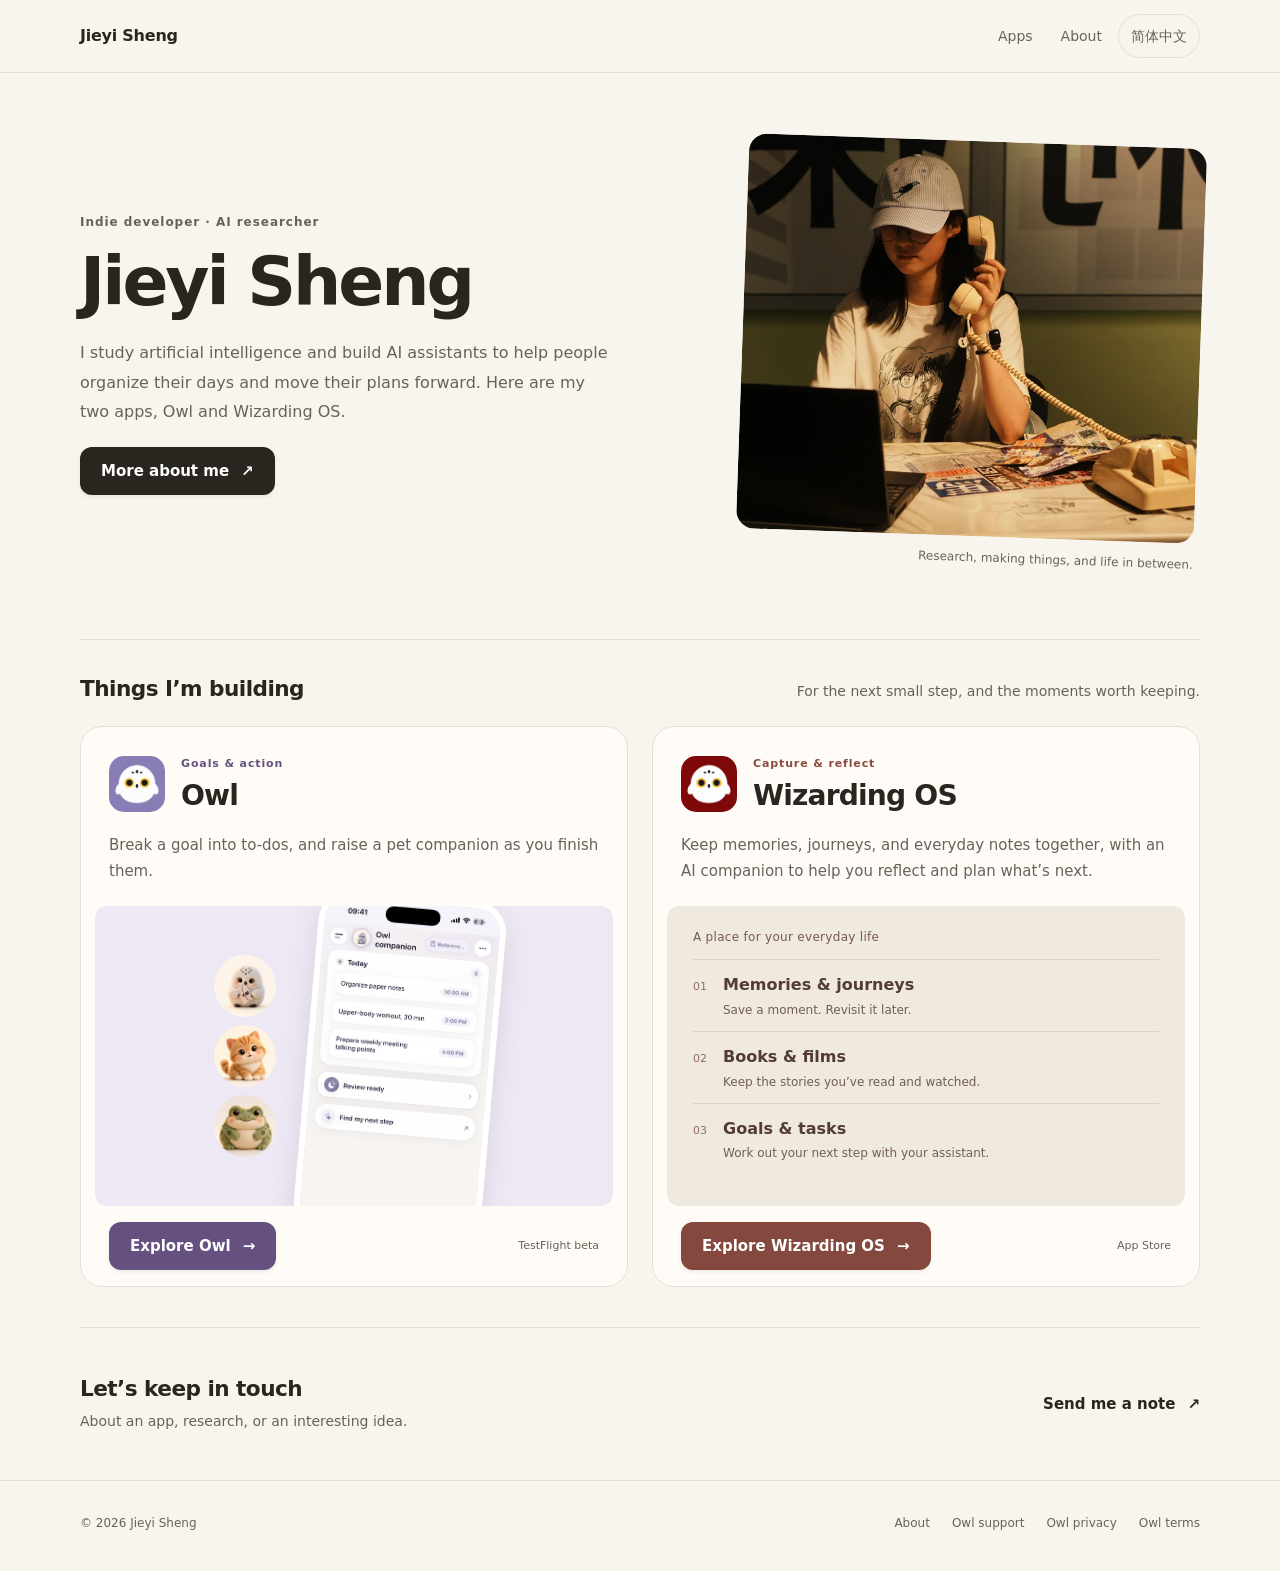
==== index.html @ 5ea737d1 "Update the Owl landing page for pet points and co-raising. Describe the current points, shop, custom" ====
<!DOCTYPE html>
<html lang="en">
<head>
  <meta charset="utf-8">
  <meta name="viewport" content="width=device-width, initial-scale=1">
  <meta http-equiv="Content-Security-Policy" content="default-src 'self'; img-src 'self' data:; style-src 'self'; script-src 'self'; font-src 'self'; connect-src 'self'; frame-src 'none'; object-src 'none'; base-uri 'self'; form-action 'none'">
  <title>Jieyi Sheng — Indie developer &amp; AI researcher</title>
  <meta name="description" content="I’m Jieyi Sheng, an AI researcher and indie developer building Owl and Wizarding OS to help people organize their days and move their plans forward.">
  <meta name="theme-color" content="#F8F5EF">
  <link rel="canonical" href="https://vvsherryvv.github.io/">
  <link rel="alternate" hreflang="en" href="https://vvsherryvv.github.io/">
  <link rel="alternate" hreflang="zh-Hans" href="https://vvsherryvv.github.io/zh/">
  <link rel="alternate" hreflang="x-default" href="https://vvsherryvv.github.io/">
  <meta property="og:title" content="Jieyi Sheng — Indie developer &amp; AI researcher">
  <meta property="og:description" content="I’m Jieyi Sheng, an AI researcher and indie developer building Owl and Wizarding OS to help people organize their days and move their plans forward.">
  <meta property="og:type" content="website">
  <meta property="og:url" content="https://vvsherryvv.github.io/">
  <meta property="og:locale" content="en_US">
  <meta property="og:locale:alternate" content="zh_CN">
  <meta name="twitter:card" content="summary">
  <meta name="twitter:title" content="Jieyi Sheng — Indie developer &amp; AI researcher">
  <meta name="twitter:description" content="I’m Jieyi Sheng, an AI researcher and indie developer building Owl and Wizarding OS to help people organize their days and move their plans forward.">
  <link rel="icon" href="/assets/images/favicon.png" type="image/png">
  <link rel="apple-touch-icon" href="/apple-touch-icon.png">
  <link rel="stylesheet" href="/assets/css/site.css?v=20261104">
  <link rel="stylesheet" href="/assets/css/studio.css?v=20261104-3">
</head>
<body class="studio">
  <a class="skip-link" href="#main-content">Skip to content</a>
  <header class="site-header">
    <div class="shell nav-wrap">
      <a class="brand" href="/">Jieyi Sheng</a>
      <nav class="site-nav" aria-label="Primary navigation">
        <a href="#apps">Apps</a>
        <a href="/archive/">About</a>
        <a class="language-link" href="/zh/" lang="zh-Hans" hreflang="zh-Hans">简体中文</a>
      </nav>
    </div>
  </header>

  <main id="main-content" class="studio-main">
    <section class="studio-intro" id="personal" aria-labelledby="intro-title">
      <div class="studio-intro-copy">
        <p class="studio-kicker">Indie developer · AI researcher</p>
        <h1 id="intro-title">Jieyi Sheng</h1>
        <p class="studio-bio">I study artificial intelligence and build AI assistants to help people organize their days and move their plans forward. Here are my two apps, Owl and Wizarding OS.</p>
        <a class="studio-go studio-button" href="/archive/">More about me <span aria-hidden="true">↗</span></a>
      </div>
      <figure class="studio-photo">
        <img class="studio-portrait" src="/archive/assets/photos/portrait-01.webp" width="1800" height="1200" fetchpriority="high" alt="Jieyi Sheng sitting at a desk, wearing a cap and holding a telephone">
        <figcaption>Research, making things, and life in between.</figcaption>
      </figure>
    </section>

    <section class="studio-work" id="apps" aria-labelledby="apps-title">
      <div class="studio-section-head">
        <h2 id="apps-title">Things I’m building</h2>
        <p>For the next small step, and the moments worth keeping.</p>
      </div>
      <div class="studio-apps">
        <a class="studio-card studio-owl" href="/owl/" aria-labelledby="owl-title" aria-describedby="owl-description">
          <div class="studio-app-copy">
            <div class="studio-app-heading">
              <img class="studio-mark" src="/assets/images/app-icon.png" width="256" height="256" alt="">
              <div><p class="studio-kicker">Goals &amp; action</p><h3 id="owl-title">Owl</h3></div>
            </div>
            <p class="studio-app-description" id="owl-description">Break a goal into to-dos, and raise a pet companion as you finish them.</p>
          </div>
          <div class="studio-preview studio-owl-preview">
            <div class="studio-companions" aria-hidden="true">
              <img src="/assets/images/pets/pet-owl-512.webp" width="512" height="512" alt="" loading="lazy">
              <img src="/assets/images/pets/pet-cat-512.webp" width="512" height="512" alt="" loading="lazy">
              <img src="/assets/images/pets/pet-toad-512.webp" width="512" height="512" alt="" loading="lazy">
            </div>
            <figure class="phone studio-phone">
              <div class="phone-frame">
                <img src="/assets/screens/hero-en.png" width="1179" height="2556" alt="Owl assistant home with today’s tasks" loading="lazy">
              </div>
            </figure>
          </div>
          <div class="studio-app-footer"><span class="studio-go studio-button">Explore Owl <span aria-hidden="true">→</span></span><span class="studio-status">TestFlight beta</span></div>
        </a>

        <a class="studio-card studio-wos" href="/wizarding-os/" aria-labelledby="wos-title" aria-describedby="wos-description">
          <div class="studio-app-copy">
            <div class="studio-app-heading">
              <img class="studio-mark" src="/assets/images/wizarding-os-icon-256.webp" width="256" height="256" alt="">
              <div><p class="studio-kicker">Capture &amp; reflect</p><h3 id="wos-title">Wizarding OS</h3></div>
            </div>
            <p class="studio-app-description" id="wos-description">Keep memories, journeys, and everyday notes together, with an AI companion to help you reflect and plan what’s next.</p>
          </div>
          <div class="studio-preview studio-wos-preview">
            <p class="studio-preview-label">A place for your everyday life</p>
            <ul class="studio-records">
              <li><span aria-hidden="true">01</span><div><strong>Memories &amp; journeys</strong><p>Save a moment. Revisit it later.</p></div></li>
              <li><span aria-hidden="true">02</span><div><strong>Books &amp; films</strong><p>Keep the stories you’ve read and watched.</p></div></li>
              <li><span aria-hidden="true">03</span><div><strong>Goals &amp; tasks</strong><p>Work out your next step with your assistant.</p></div></li>
            </ul>
          </div>
          <div class="studio-app-footer"><span class="studio-go studio-button">Explore Wizarding OS <span aria-hidden="true">→</span></span><span class="studio-status">App Store</span></div>
        </a>
      </div>
    </section>

    <section class="studio-contact" aria-labelledby="contact-title">
      <div><h2 id="contact-title">Let’s keep in touch</h2><p>About an app, research, or an interesting idea.</p></div>
      <a class="studio-go" href="mailto:2689868116@qq.com">Send me a note <span aria-hidden="true">↗</span></a>
    </section>
  </main>

  <footer class="site-footer">
    <div class="shell footer-wrap">
      <p class="footer-brand"><span>© 2026 Jieyi Sheng</span></p>
      <nav class="footer-links" aria-label="Footer navigation">
        <a href="/archive/">About</a>
        <a href="/support/">Owl support</a>
        <a href="/privacy/">Owl privacy</a>
        <a href="/terms/">Owl terms</a>
      </nav>
    </div>
  </footer>
</body>
</html>
---- assets/css/site.css ----
/* Owl website — OwlPalette design system */
:root {
  --canvas: #F7F5F2;
  --surface: #FFFFFF;
  --iris: #897EB6;
  --iris-deep: #6E629E;
  --peach: #F2D6C5;
  --lavender: #DFD8F2;
  --ink: #2B2438;
  --ink-2: #7A7289;
  --line: rgba(43, 36, 56, 0.08);
  --grad: linear-gradient(135deg, #F5E4D7 0%, #E4DDF5 100%);
  --shadow-sm: 0 1px 2px rgba(61, 44, 92, 0.05), 0 4px 14px rgba(61, 44, 92, 0.06);
  --shadow: 0 2px 6px rgba(61, 44, 92, 0.05), 0 18px 44px rgba(61, 44, 92, 0.10);
  --radius: 24px;
  --radius-sm: 16px;
  --shell: 1120px;
  --nav-h: 60px;
  --font: ui-rounded, "SF Pro Rounded", system-ui, -apple-system, "PingFang SC", "Hiragino Sans GB", "Noto Sans CJK SC", sans-serif;
}

*, *::before, *::after { box-sizing: border-box; }
html { scroll-behavior: smooth; scroll-padding-top: calc(var(--nav-h) + 16px); -webkit-text-size-adjust: 100%; }
body { margin: 0; background: var(--canvas); color: var(--ink); font-family: var(--font); font-size: 17px; line-height: 1.6; -webkit-font-smoothing: antialiased; }
img { max-width: 100%; height: auto; display: block; }
a { color: var(--iris-deep); text-underline-offset: 3px; }
a:hover { color: var(--ink); }
:focus-visible { outline: 3px solid var(--iris); outline-offset: 3px; border-radius: 8px; }
h1, h2, h3 { line-height: 1.2; letter-spacing: -0.01em; margin: 0 0 .5em; font-weight: 750; }
h1 { font-size: clamp(2.1rem, 4.6vw, 3.5rem); letter-spacing: -0.02em; }
h2 { font-size: clamp(1.6rem, 3vw, 2.3rem); }
h3 { font-size: 1.2rem; }
p { margin: 0 0 1em; }
.shell { width: min(100% - 48px, var(--shell)); margin-inline: auto; }

.skip-link { position: absolute; left: 16px; top: -60px; z-index: 100; background: var(--ink); color: #fff; padding: 10px 16px; border-radius: 12px; text-decoration: none; }
.skip-link:focus { top: 12px; color: #fff; }

/* ---------- Nav ---------- */
.site-header { position: sticky; top: 0; z-index: 50; background: rgba(247, 245, 242, 0.86); -webkit-backdrop-filter: saturate(1.4) blur(14px); backdrop-filter: saturate(1.4) blur(14px); border-bottom: 1px solid var(--line); }
.nav-wrap { display: flex; align-items: center; gap: 20px; height: var(--nav-h); }
.brand { display: inline-flex; align-items: center; gap: 10px; color: var(--ink); text-decoration: none; font-weight: 800; font-size: 1.12rem; margin-right: auto; }
.brand img { width: 32px; height: 32px; border-radius: 9px; box-shadow: var(--shadow-sm); }
.site-nav { display: flex; align-items: center; gap: 4px; font-size: .95rem; }
.site-nav a { color: var(--ink-2); text-decoration: none; padding: 7px 12px; border-radius: 999px; white-space: nowrap; }
.site-nav a:hover, .site-nav a[aria-current="page"] { color: var(--ink); background: rgba(137, 126, 182, 0.10); }
.site-nav .nav-cta { background: var(--ink); color: #fff; margin-left: 6px; font-weight: 650; }
.site-nav .nav-cta:hover { background: var(--iris-deep); color: #fff; }
.site-nav .language-link { border: 1px solid var(--line); }

/* ---------- Buttons ---------- */
.actions { display: flex; flex-wrap: wrap; gap: 12px; align-items: center; }
.button { display: inline-flex; align-items: center; justify-content: center; gap: 8px; min-height: 48px; padding: 12px 22px; border-radius: 999px; font: inherit; font-weight: 700; font-size: 1rem; text-decoration: none; color: var(--ink); background: var(--surface); box-shadow: var(--shadow-sm); border: 1px solid var(--line); cursor: pointer; transition: transform .2s ease, box-shadow .2s ease, background-color .2s ease; }
.button:hover { color: var(--ink); transform: translateY(-1px); box-shadow: var(--shadow); }
.button.primary { background: var(--ink); color: #fff; border-color: transparent; }
.button.primary:hover { background: var(--iris-deep); color: #fff; }
.button .arrow { transition: transform .2s ease; }
.button:hover .arrow { transform: translateX(2px); }

.eyebrow { display: inline-flex; align-items: center; gap: 8px; margin: 0 0 14px; font-size: .82rem; font-weight: 700; letter-spacing: .06em; text-transform: uppercase; color: var(--iris-deep); }
.pill { display: inline-flex; align-items: center; gap: 8px; padding: 6px 14px; border-radius: 999px; background: var(--surface); box-shadow: var(--shadow-sm); font-size: .85rem; font-weight: 650; color: var(--ink-2); }
.pill .dot { width: 8px; height: 8px; border-radius: 50%; background: var(--iris); }

/* ---------- Phone frame component ---------- */
.phone { margin: 0; width: 100%; max-width: 300px; }
.phone-frame { position: relative; padding: 10px; border-radius: 46px; background: #fff; box-shadow: 0 0 0 1px rgba(43, 36, 56, .06), var(--shadow); }
.phone-frame img { width: 100%; aspect-ratio: 1179 / 2556; object-fit: cover; border-radius: 37px; background: var(--lavender); }
.phone-frame::after { content: ""; position: absolute; top: 20px; left: 50%; width: 30%; height: 22px; transform: translateX(-50%); border-radius: 999px; background: #1d1a24; opacity: .9; }

/* ---------- Hero ---------- */
.hero { position: relative; overflow: hidden; }
.hero::before { content: ""; position: absolute; inset: 0; background: radial-gradient(ellipse 50% 62% at 76% 46%, rgba(228, 221, 245, .95) 0%, rgba(245, 228, 215, .75) 45%, rgba(247, 245, 242, 0) 75%); z-index: -1; }
.hero { isolation: isolate; }
.hero-grid { display: grid; grid-template-columns: 1.1fr .9fr; align-items: center; gap: 56px; padding: 88px 0 96px; }
.hero h1 { max-width: 13em; }
.hero .lede { font-size: 1.2rem; color: var(--ink-2); max-width: 32em; margin-bottom: 28px; }
.hero .pill { margin-bottom: 22px; }
.hero-note { margin: 18px 0 0; font-size: .9rem; color: var(--ink-2); }
.hero .phone { max-width: 320px; justify-self: center; }

/* ---------- Sections ---------- */
.section { padding: 96px 0; }
.section-head { max-width: 640px; margin: 0 auto 52px; text-align: center; }
.section-head p:last-child { color: var(--ink-2); font-size: 1.08rem; margin: 0; }

/* Features */
.features { display: grid; grid-template-columns: repeat(4, 1fr); gap: 22px; list-style: none; padding: 0; margin: 0; counter-reset: step; }
.feature { display: flex; flex-direction: column; background: var(--surface); border-radius: var(--radius); box-shadow: var(--shadow-sm); padding: 26px 22px 0; overflow: hidden; }
.feature .step { display: inline-grid; place-items: center; width: 34px; height: 34px; border-radius: 50%; background: var(--lavender); color: var(--iris-deep); font-weight: 800; font-size: .95rem; margin-bottom: 16px; }
.feature:nth-child(even) .step { background: var(--peach); color: #8a5a43; }
.feature p { color: var(--ink-2); font-size: .98rem; }
.feature .phone { margin: auto auto 0; padding-top: 8px; max-width: 220px; }
.feature .phone-frame { border-radius: 38px 38px 0 0; padding-bottom: 0; box-shadow: 0 0 0 1px rgba(43, 36, 56, .06), 0 -8px 30px rgba(61, 44, 92, .08); }
.feature .phone-frame img { border-radius: 30px 30px 0 0; aspect-ratio: 1179 / 1900; object-position: top; }
.feature .phone-frame::after { top: 18px; height: 18px; }

/* Pets */
.pets-band { background: var(--grad); }
.pets { max-width: 920px; display: grid; grid-template-columns: repeat(3, 1fr); gap: 24px; list-style: none; margin: 0 auto; padding: 0; }
.pet { background: var(--surface); border-radius: var(--radius); box-shadow: var(--shadow-sm); padding: 14px 14px 20px; text-align: center; }
.pet img { width: 100%; aspect-ratio: 1; border-radius: 18px; object-fit: cover; }
.pet h3 { margin: 16px 0 0; font-size: 1.15rem; }
.pet-toggle-wrap { display: flex; justify-content: center; margin-top: 32px; }
.pet-toggle[aria-pressed="true"] { background: var(--ink); color: #fff; }
.pet-note { max-width: 40em; margin: 22px auto 0; text-align: center; color: var(--ink-2); }
.pet-facts { display: grid; grid-template-columns: repeat(3, 1fr); gap: 22px; list-style: none; padding: 0; margin: 0; }
.pet-facts + .pet-facts { margin-top: 22px; }
.pet-fact { background: var(--surface); border-radius: var(--radius); box-shadow: var(--shadow-sm); padding: 26px 22px; }
.pet-fact h3 { margin-bottom: .35em; }
.pet-fact p { margin: 0; color: var(--ink-2); font-size: .98rem; }
.pet-fact p + p { margin-top: .75em; }

/* Privacy */
.privacy-card { display: grid; grid-template-columns: .9fr 1.1fr; gap: 48px; align-items: center; background: var(--surface); border-radius: calc(var(--radius) + 8px); box-shadow: var(--shadow-sm); padding: 56px; }
.privacy-card h2 { margin-bottom: .4em; }
.privacy-card .intro p { color: var(--ink-2); }
.promises { list-style: none; margin: 0; padding: 0; display: grid; gap: 14px; }
.promises li { display: grid; grid-template-columns: 44px 1fr; gap: 16px; align-items: start; padding: 18px 20px; border-radius: var(--radius-sm); background: var(--canvas); }
.promises .icon { display: grid; place-items: center; width: 44px; height: 44px; border-radius: 14px; background: var(--lavender); color: var(--iris-deep); }
.promises li:nth-child(2) .icon { background: var(--peach); color: #8a5a43; }
.promises strong { display: block; margin-bottom: 2px; }
.promises span { color: var(--ink-2); font-size: .96rem; }

/* Download CTA */
#download { padding-top: 0; }
.cta { text-align: center; background: var(--grad); border-radius: calc(var(--radius) + 8px); padding: 72px 32px; position: relative; overflow: hidden; }
.cta img.cta-icon { width: 76px; height: 76px; border-radius: 20px; margin: 0 auto 22px; box-shadow: var(--shadow); }
.cta p { color: var(--ink-2); max-width: 34em; margin-inline: auto; }
.cta .actions { justify-content: center; margin-top: 26px; }
.cta .fineprint { font-size: .88rem; margin-top: 18px; margin-bottom: 0; }

/* ---------- Footer ---------- */
.site-footer { padding: 40px 0 48px; border-top: 1px solid var(--line); margin-top: 96px; font-size: .93rem; color: var(--ink-2); }
.product-home .site-footer { margin-top: 0; }
.footer-wrap { display: flex; flex-wrap: wrap; align-items: center; justify-content: space-between; gap: 18px; }
.footer-wrap p { margin: 0; }
.footer-brand { display: inline-flex; align-items: center; gap: 10px; }
.footer-brand img { width: 26px; height: 26px; border-radius: 7px; }
.footer-links { display: flex; flex-wrap: wrap; gap: 6px 20px; }
.footer-links a { color: var(--ink-2); text-decoration: none; }
.footer-links a:hover { color: var(--ink); text-decoration: underline; }

/* ---------- Content pages (privacy / terms / support) ---------- */
.page-hero { padding: 72px 0 36px; max-width: 760px; }
.page-hero .lede { font-size: 1.12rem; color: var(--ink-2); }
.effective-date { font-size: .9rem; color: var(--ink-2); }
.legal-layout, .support-layout { display: grid; grid-template-columns: minmax(0, 1fr) 220px; gap: 48px; align-items: start; }
.legal-content, .support-content { min-width: 0; overflow-wrap: anywhere; background: var(--surface); border-radius: var(--radius); box-shadow: var(--shadow-sm); padding: 44px 48px; }
.legal-content section, .support-content section { padding: 6px 0 18px; }
.legal-content section + section, .support-content section + section { border-top: 1px solid var(--line); padding-top: 26px; }
.legal-content h2, .support-content h2 { font-size: 1.3rem; }
.support-content h3 { font-size: 1.05rem; margin-top: 1.2em; }
.legal-content p, .support-content p { color: #463e55; }
.notice { background: linear-gradient(135deg, rgba(245, 228, 215, .55), rgba(228, 221, 245, .55)); border-radius: var(--radius-sm); padding: 22px 24px !important; border-top: 0 !important; margin-bottom: 18px; }
p.notice { padding: 14px 18px !important; }
code { font-family: ui-monospace, SFMono-Regular, Menlo, monospace; font-size: .9em; background: var(--canvas); padding: 2px 6px; border-radius: 6px; }
.side-nav { position: sticky; top: calc(var(--nav-h) + 24px); display: flex; flex-direction: column; gap: 2px; font-size: .92rem; }
.side-nav strong { font-size: .8rem; text-transform: uppercase; letter-spacing: .06em; color: var(--ink-2); margin-bottom: 8px; }
.side-nav a { color: var(--ink-2); text-decoration: none; padding: 6px 10px; border-radius: 10px; }
.side-nav a:hover { background: rgba(137, 126, 182, .10); color: var(--ink); }
.support-cta { margin-top: 14px; }

.not-found { min-height: 60vh; display: grid; place-items: center; text-align: center; padding: 80px 0; }
.not-found .actions { justify-content: center; }

/* ---------- Responsive ---------- */
@media (max-width: 1099px) {
  .hero-grid { gap: 36px; padding: 64px 0 72px; }
  .hero .phone { max-width: 280px; }
  .features, .pet-facts { grid-template-columns: repeat(2, 1fr); }
  .feature .phone { max-width: 240px; }
  .privacy-card { grid-template-columns: 1fr; gap: 28px; padding: 44px; }
  .section { padding: 80px 0; }
}
@media (max-width: 900px) {
  .site-nav .nav-section { display: none; }
  .legal-layout, .support-layout { grid-template-columns: minmax(0, 1fr); }
  .side-nav { display: none; }
}
@media (max-width: 767px) {
  body { font-size: 16px; }
  .shell { width: min(100% - 36px, var(--shell)); }
  .site-nav .nav-cta { padding: 7px 14px; }
  .hero::before { background: radial-gradient(ellipse 90% 45% at 50% 72%, rgba(228, 221, 245, .95) 0%, rgba(245, 228, 215, .7) 50%, rgba(247, 245, 242, 0) 80%); }
  .hero-grid { grid-template-columns: 1fr; text-align: center; padding: 44px 0 56px; gap: 40px; }
  .hero h1, .hero .lede { margin-inline: auto; }
  .hero .actions { justify-content: center; flex-direction: column; align-items: stretch; max-width: 320px; margin-inline: auto; }
  .hero .phone { max-width: 250px; }
  .section { padding: 64px 0; }
  .section-head { margin-bottom: 36px; }
  .features, .pet-facts { grid-template-columns: 1fr; gap: 18px; }
  .pet-facts + .pet-facts { margin-top: 18px; }
  .feature { padding: 24px 22px 0; }
  .feature .phone { max-width: 210px; }
  .pets { grid-template-columns: repeat(3, 1fr); gap: 10px; }
  .pet { padding: 8px 8px 12px; border-radius: 18px; }
  .pet img { border-radius: 12px; }
  .pet h3 { font-size: 1rem; margin-top: 10px; }
  .privacy-card { padding: 28px 20px; border-radius: var(--radius); }
  .promises li { grid-template-columns: 40px 1fr; padding: 16px; gap: 14px; }
  .promises .icon { width: 40px; height: 40px; }
  .cta { padding: 52px 22px; border-radius: var(--radius); }
  .cta .button { width: 100%; }
  .footer-wrap { flex-direction: column; align-items: flex-start; }
  .page-hero { padding: 48px 0 24px; }
  .legal-content, .support-content { padding: 26px 20px; border-radius: 20px; }
}
@media (max-width: 380px) {
  .site-nav .language-link { display: none; }
}

@media (prefers-reduced-motion: reduce) {
  html { scroll-behavior: auto; }
  *, *::before, *::after { transition: none !important; animation: none !important; }
  .button:hover { transform: none; }
}

/* Chinese headline tuning */
h1, h2 { text-wrap: balance; }
html[lang="zh-Hans"] .hero h1 { font-size: clamp(1.9rem, 4vw, 2.9rem); max-width: none; line-height: 1.25; }
html[lang="zh-Hans"] body { letter-spacing: .01em; }
.nowrap { white-space: nowrap; }
---- assets/css/studio.css ----
/* Personal landing only. Product and archive pages keep their own styles. */
.studio {
  --paper: #f8f5ef;
  --ink: #29251f;
  --ink-soft: #68625a;
  --line: #e4dfd6;
  --iris: #8572a4;
  --iris-deep: #655080;
  --ink-2: #68625a;
  background: var(--paper);
  color: var(--ink);
  font-family: system-ui, -apple-system, "PingFang SC", "Hiragino Sans GB", "Noto Sans CJK SC", sans-serif;
}
.studio .site-header {
  background: rgba(248, 245, 239, .94);
  border-bottom-color: var(--line);
}
.studio .brand { font-size: 1rem; font-weight: 650; letter-spacing: -.015em; }
.studio .nav-wrap { height: 72px; }
.studio .site-nav { font-size: .875rem; }
.studio .site-nav a { min-height: 44px; display: inline-flex; align-items: center; }
.studio-main { width: min(1120px, calc(100% - 48px)); margin-inline: auto; }
.studio-intro {
  display: grid;
  grid-template-columns: minmax(0, 1fr) minmax(0, .8fr);
  align-items: center;
  gap: clamp(40px, 7vw, 100px);
  padding: 68px 0 72px;
}
.studio-kicker {
  margin: 0 0 12px;
  color: var(--ink-soft);
  font-size: .75rem;
  font-weight: 600;
  letter-spacing: .08em;
}
.studio h1 {
  margin: 0 0 18px;
  font-size: clamp(2.75rem, 5.3vw, 4.5rem);
  font-weight: 650;
  line-height: 1.12;
  letter-spacing: -.045em;
  text-wrap: balance;
}
.studio-lede {
  margin: 0 0 20px;
  font-size: clamp(1.5rem, 2.7vw, 2.2rem);
  line-height: 1.4;
  letter-spacing: -.025em;
  color: var(--ink);
}
.studio-bio { max-width: 33em; margin: 0; color: var(--ink-soft); font-size: 1rem; line-height: 1.85; }
.studio-go {
  display: inline-flex;
  align-items: center;
  gap: 12px;
  min-height: 44px;
  margin-top: 20px;
  color: var(--ink);
  font-size: .9375rem;
  font-weight: 600;
  text-decoration: none;
}
.studio-go span { display: inline-block; }
.studio-go:hover { color: var(--iris-deep); }
/* The three primary destination links use solid button styling. */
.studio .studio-button {
  justify-content: center;
  min-height: 48px;
  padding: 11px 20px;
  border: 1px solid transparent;
  border-radius: 12px;
  background: var(--ink);
  color: #fff;
  line-height: 1.5;
  box-shadow: 0 2px 4px rgba(41, 37, 31, .08);
}
.studio .studio-button:hover { background: #454039; color: #fff; }
.studio-owl .studio-button { background: #655080; }
.studio-wos .studio-button { background: #84483f; }
.studio-owl:hover .studio-button { background: #513d6c; }
.studio-wos:hover .studio-button { background: #6e392f; }
.studio-card:focus-visible .studio-button { outline: 3px solid var(--iris); outline-offset: 3px; }

.studio-photo { margin: 0; transform: rotate(2deg); }
.studio-portrait {
  width: 100%;
  aspect-ratio: 1.16;
  object-fit: cover;
  object-position: 50% 32%;
  border-radius: 18px;
}
.studio-photo figcaption { margin-top: 12px; font-size: .75rem; color: var(--ink-soft); text-align: right; }
.studio-work { border-top: 1px solid var(--line); padding: 36px 0 0; }
.studio-section-head { display: flex; align-items: baseline; justify-content: space-between; gap: 16px; margin-bottom: 24px; }
.studio-section-head h2, .studio-contact h2 { margin: 0; font-size: 1.35rem; font-weight: 600; letter-spacing: -.025em; }
.studio-section-head p { margin: 0; color: var(--ink-soft); font-size: .875rem; }
.studio-apps { display: grid; grid-template-columns: repeat(2, minmax(0, 1fr)); gap: 24px; }
.studio-card {
  display: flex;
  flex-direction: column;
  min-width: 0;
  background: #fffcf7;
  color: var(--ink);
  text-decoration: none;
  border: 1px solid var(--line);
  border-radius: 22px;
  overflow: hidden;
}
.studio-card:hover { color: var(--ink); border-color: #b8aea0; }
.studio-app-copy { padding: 28px 28px 22px; }
.studio-app-heading { display: flex; align-items: center; gap: 16px; }
.studio-mark { flex: 0 0 56px; width: 56px; height: 56px; border-radius: 15px; }
.studio-app-heading .studio-kicker { margin: 0 0 5px; color: var(--iris-deep); font-size: .6875rem; }
.studio-wos .studio-kicker { color: #8c493e; }
.studio-card h3 { margin: 0; font-size: clamp(1.375rem, 2.2vw, 1.8rem); line-height: 1.25; font-weight: 650; letter-spacing: -.03em; color: var(--ink); }
.studio-app-description { min-height: 3.4em; margin: 20px 0 0; font-size: .9375rem; line-height: 1.7; color: var(--ink-soft); }
.studio-preview { height: 300px; margin: auto 14px 0; border-radius: 12px; overflow: hidden; }
.studio-owl-preview { display: flex; justify-content: center; align-items: flex-end; gap: 30px; background: #eee8f4; }
.studio-companions { display: grid; gap: 8px; align-self: center; }
.studio-companions img { width: 62px; height: 62px; border-radius: 50%; object-fit: cover; background: #fffaf5; }
.studio-phone { width: 188px; flex-shrink: 0; margin: 0; transform: translateY(30px) rotate(5deg); }
.studio-phone .phone-frame { padding: 6px; border-radius: 30px; box-shadow: 0 12px 26px rgba(63, 47, 86, .12); }
.studio-phone .phone-frame img { border-radius: 24px; aspect-ratio: 1179 / 2200; object-position: top; }
.studio-phone .phone-frame::after { display: none; }
.studio-wos-preview { padding: 22px 26px; background: #f0e9df; }
.studio-preview-label { color: #79594d; margin: 0 0 12px; font-size: .75rem; letter-spacing: .025em; }
.studio-records { list-style: none; padding: 0; margin: 0; }
.studio-records li { display: flex; align-items: baseline; gap: 16px; padding: 12px 0; border-top: 1px solid #ddd1c2; }
.studio-records li > span { color: #936f5a; font-size: .6875rem; font-variant-numeric: tabular-nums; }
.studio-records strong { display: block; color: #533c33; font-size: 1rem; font-weight: 550; }
.studio-records p { margin: 3px 0 0; color: #725f51; font-size: .75rem; line-height: 1.5; }
.studio-app-footer { display: flex; align-items: center; justify-content: space-between; flex-wrap: wrap; gap: 4px 12px; padding: 16px 28px; }
.studio-app-footer .studio-go { margin: 0; }
.studio-status { color: var(--ink-soft); font-size: .6875rem; }
.studio-contact { display: flex; align-items: center; justify-content: space-between; gap: 24px; padding: 48px 0; margin-top: 40px; border-top: 1px solid var(--line); }
.studio-contact p { margin: 8px 0 0; font-size: .875rem; color: var(--ink-soft); }
.studio-contact .studio-go { margin: 0; flex-shrink: 0; }
.studio .site-footer { margin: 0; padding: 26px 0 32px; border-top-color: var(--line); font-size: .75rem; }
.studio .footer-links { gap: 4px 22px; }
.studio .footer-links a { display: inline-flex; min-height: 32px; align-items: center; }
html[lang="zh-Hans"] .studio h1 { font-size: clamp(2.75rem, 5vw, 4rem); line-height: 1.3; letter-spacing: .025em; font-weight: 600; }
html[lang="zh-Hans"] .studio-lede { letter-spacing: .025em; line-height: 1.55; font-weight: 450; }
html[lang="zh-Hans"] .studio h2 { letter-spacing: .025em; }
html[lang="zh-Hans"] .studio-kicker { letter-spacing: .06em; }
@media (prefers-reduced-motion: no-preference) {
  .studio-card, .studio-go span { transition: transform .22s ease, border-color .22s ease; }
  .studio-card:hover { transform: translateY(-4px); }
  .studio-go:hover span, .studio-card:hover .studio-go span { transform: translateX(3px); }
}
@media (max-width: 900px) {
  .studio-intro { gap: 32px; padding-block: 48px; }
  .studio-section-head { display: block; }
  .studio-section-head p { margin-top: 8px; }
  .studio-app-copy { padding: 24px 22px 20px; }
  .studio-owl-preview { gap: 18px; }
  .studio-phone { width: 160px; }
  .studio-companions img { width: 50px; height: 50px; }
  .studio-app-description { min-height: 5.1em; }
  .studio-wos-preview { padding-inline: 18px; }
  .studio-app-footer { padding-inline: 22px; }
}
@media (max-width: 720px) {
  .studio-main, .studio .shell { width: calc(100% - 40px); }
  .studio .nav-wrap { height: auto; min-height: 64px; gap: 8px; flex-wrap: wrap; padding-block: 8px; }
  .studio .site-nav { font-size: .75rem; gap: 0; }
  .studio .site-nav a { padding: 7px 8px; }
  .studio .site-nav .language-link { display: inline-flex; }
  .studio-intro { grid-template-columns: minmax(0, 1fr); padding: 36px 0 40px; gap: 28px; }
  .studio h1 { font-size: clamp(2.65rem, 11vw, 3.8rem); }
  .studio-lede { font-size: 1.7rem; }
  .studio-bio { font-size: .9375rem; }
  .studio-photo { max-width: 400px; width: 92%; margin: 0 auto; transform: rotate(1.5deg); }
  .studio-portrait { aspect-ratio: 1.6; }
  .studio-photo figcaption { font-size: .6875rem; }
  .studio-apps { grid-template-columns: minmax(0, 1fr); gap: 22px; }
  .studio-work { padding-top: 28px; }
  .studio-card h3 { font-size: 1.55rem; }
  .studio-app-description { min-height: 0; }
  .studio-preview { height: 280px; }
  .studio-phone { width: 178px; }
  .studio-owl-preview { gap: 24px; }
  .studio-companions img { width: 58px; height: 58px; }
  .studio-wos-preview { padding: 18px 20px; }
  .studio-records li { padding-block: 11px; }
  .studio-contact { align-items: flex-start; flex-direction: column; gap: 12px; padding-block: 32px; margin-top: 32px; }
  .studio .footer-wrap { gap: 10px; }
}
@media (max-width: 360px) {
  .studio-main, .studio .shell { width: calc(100% - 32px); }
  .studio .brand { font-size: .875rem; }
  .studio .site-nav a { padding-inline: 6px; }
  .studio-app-copy { padding-inline: 18px; }
  .studio-app-heading { gap: 12px; }
  .studio-mark { flex-basis: 48px; width: 48px; height: 48px; border-radius: 13px; }
  .studio-card h3 { font-size: 1.35rem; }
  .studio-preview { margin-inline: 10px; }
  .studio-owl-preview { gap: 16px; }
  .studio-phone { width: 155px; }
  .studio-companions img { width: 48px; height: 48px; }
}
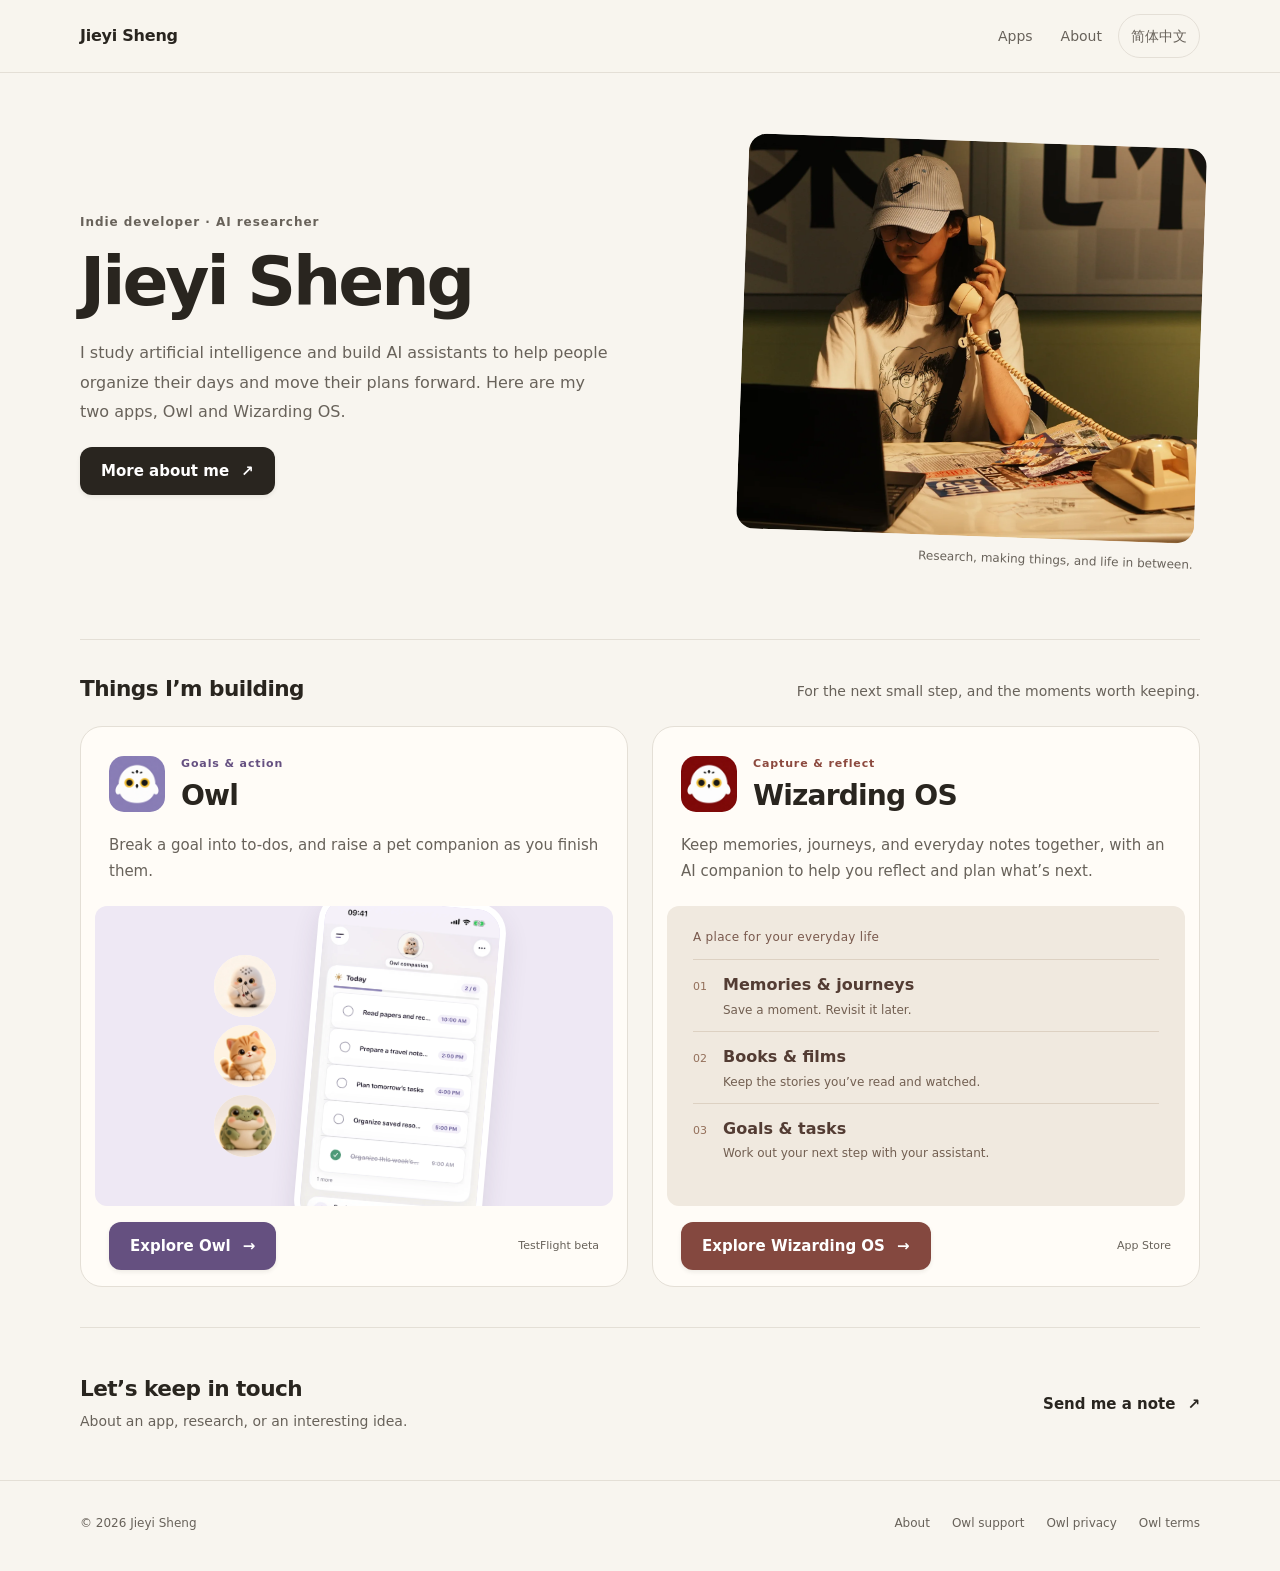
==== commit fde08173: "Owl page: fresh 1eccab1 screenshots, fewer words, image-first points & pets" ====
--- a/index.html
+++ b/index.html
@@ -22,8 +22,8 @@
   <meta name="twitter:description" content="I’m Jieyi Sheng, an AI researcher and indie developer building Owl and Wizarding OS to help people organize their days and move their plans forward.">
   <link rel="icon" href="/assets/images/favicon.png" type="image/png">
   <link rel="apple-touch-icon" href="/apple-touch-icon.png">
-  <link rel="stylesheet" href="/assets/css/site.css?v=20261104">
-  <link rel="stylesheet" href="/assets/css/studio.css?v=20261104-3">
+  <link rel="stylesheet" href="/assets/css/site.css?v=20261105-2">
+  <link rel="stylesheet" href="/assets/css/studio.css?v=20261105-2">
 </head>
 <body class="studio">
   <a class="skip-link" href="#main-content">Skip to content</a>
@@ -74,7 +74,7 @@
             </div>
             <figure class="phone studio-phone">
               <div class="phone-frame">
-                <img src="/assets/screens/hero-en.png" width="1179" height="2556" alt="Owl assistant home with today’s tasks" loading="lazy">
+                <img src="/assets/screens/home-en.webp" width="900" height="1957" alt="Owl assistant home with today’s tasks" loading="lazy">
               </div>
             </figure>
           </div>
--- a/assets/css/site.css
+++ b/assets/css/site.css
@@ -64,7 +64,7 @@
 /* ---------- Phone frame component ---------- */
 .phone { margin: 0; width: 100%; max-width: 300px; }
 .phone-frame { position: relative; padding: 10px; border-radius: 46px; background: #fff; box-shadow: 0 0 0 1px rgba(43, 36, 56, .06), var(--shadow); }
-.phone-frame img { width: 100%; aspect-ratio: 1179 / 2556; object-fit: cover; border-radius: 37px; background: var(--lavender); }
+.phone-frame img { width: 100%; aspect-ratio: 1206 / 2622; object-fit: cover; border-radius: 37px; background: var(--lavender); }
 .phone-frame::after { content: ""; position: absolute; top: 20px; left: 50%; width: 30%; height: 22px; transform: translateX(-50%); border-radius: 999px; background: #1d1a24; opacity: .9; }
 
 /* ---------- Hero ---------- */
@@ -83,32 +83,16 @@
 .section-head { max-width: 640px; margin: 0 auto 52px; text-align: center; }
 .section-head p:last-child { color: var(--ink-2); font-size: 1.08rem; margin: 0; }
 
-/* Features */
-.features { display: grid; grid-template-columns: repeat(4, 1fr); gap: 22px; list-style: none; padding: 0; margin: 0; counter-reset: step; }
-.feature { display: flex; flex-direction: column; background: var(--surface); border-radius: var(--radius); box-shadow: var(--shadow-sm); padding: 26px 22px 0; overflow: hidden; }
-.feature .step { display: inline-grid; place-items: center; width: 34px; height: 34px; border-radius: 50%; background: var(--lavender); color: var(--iris-deep); font-weight: 800; font-size: .95rem; margin-bottom: 16px; }
-.feature:nth-child(even) .step { background: var(--peach); color: #8a5a43; }
-.feature p { color: var(--ink-2); font-size: .98rem; }
-.feature .phone { margin: auto auto 0; padding-top: 8px; max-width: 220px; }
-.feature .phone-frame { border-radius: 38px 38px 0 0; padding-bottom: 0; box-shadow: 0 0 0 1px rgba(43, 36, 56, .06), 0 -8px 30px rgba(61, 44, 92, .08); }
-.feature .phone-frame img { border-radius: 30px 30px 0 0; aspect-ratio: 1179 / 1900; object-position: top; }
-.feature .phone-frame::after { top: 18px; height: 18px; }
-
-/* Pets */
+/* Screenshot cards */
 .pets-band { background: var(--grad); }
-.pets { max-width: 920px; display: grid; grid-template-columns: repeat(3, 1fr); gap: 24px; list-style: none; margin: 0 auto; padding: 0; }
-.pet { background: var(--surface); border-radius: var(--radius); box-shadow: var(--shadow-sm); padding: 14px 14px 20px; text-align: center; }
-.pet img { width: 100%; aspect-ratio: 1; border-radius: 18px; object-fit: cover; }
-.pet h3 { margin: 16px 0 0; font-size: 1.15rem; }
-.pet-toggle-wrap { display: flex; justify-content: center; margin-top: 32px; }
-.pet-toggle[aria-pressed="true"] { background: var(--ink); color: #fff; }
-.pet-note { max-width: 40em; margin: 22px auto 0; text-align: center; color: var(--ink-2); }
-.pet-facts { display: grid; grid-template-columns: repeat(3, 1fr); gap: 22px; list-style: none; padding: 0; margin: 0; }
-.pet-facts + .pet-facts { margin-top: 22px; }
-.pet-fact { background: var(--surface); border-radius: var(--radius); box-shadow: var(--shadow-sm); padding: 26px 22px; }
-.pet-fact h3 { margin-bottom: .35em; }
-.pet-fact p { margin: 0; color: var(--ink-2); font-size: .98rem; }
-.pet-fact p + p { margin-top: .75em; }
+.shots { display: grid; grid-template-columns: repeat(2, minmax(0, 1fr)); gap: 28px; max-width: 820px; margin: 0 auto; padding: 0; list-style: none; }
+.shot { display: flex; flex-direction: column; background: var(--surface); border-radius: var(--radius); box-shadow: var(--shadow-sm); padding: 28px 24px 0; overflow: hidden; text-align: center; }
+.shot h3 { margin: 0 0 .3em; }
+.shot p { margin: 0 0 22px; color: var(--ink-2); }
+.shot .phone { margin: auto auto 0; max-width: 270px; }
+.shot .phone-frame { border-radius: 40px 40px 0 0; padding-bottom: 0; box-shadow: 0 0 0 1px rgba(43, 36, 56, .06), 0 -8px 30px rgba(61, 44, 92, .08); }
+.shot .phone-frame img { border-radius: 31px 31px 0 0; aspect-ratio: 1206 / 2244; object-position: top; }
+.shot .phone-frame::after { top: 18px; height: 18px; }
 
 /* Privacy */
 .privacy-card { display: grid; grid-template-columns: .9fr 1.1fr; gap: 48px; align-items: center; background: var(--surface); border-radius: calc(var(--radius) + 8px); box-shadow: var(--shadow-sm); padding: 56px; }
@@ -167,8 +151,6 @@
 @media (max-width: 1099px) {
   .hero-grid { gap: 36px; padding: 64px 0 72px; }
   .hero .phone { max-width: 280px; }
-  .features, .pet-facts { grid-template-columns: repeat(2, 1fr); }
-  .feature .phone { max-width: 240px; }
   .privacy-card { grid-template-columns: 1fr; gap: 28px; padding: 44px; }
   .section { padding: 80px 0; }
 }
@@ -188,14 +170,8 @@
   .hero .phone { max-width: 250px; }
   .section { padding: 64px 0; }
   .section-head { margin-bottom: 36px; }
-  .features, .pet-facts { grid-template-columns: 1fr; gap: 18px; }
-  .pet-facts + .pet-facts { margin-top: 18px; }
-  .feature { padding: 24px 22px 0; }
-  .feature .phone { max-width: 210px; }
-  .pets { grid-template-columns: repeat(3, 1fr); gap: 10px; }
-  .pet { padding: 8px 8px 12px; border-radius: 18px; }
-  .pet img { border-radius: 12px; }
-  .pet h3 { font-size: 1rem; margin-top: 10px; }
+  .shots { grid-template-columns: 1fr; gap: 18px; max-width: 360px; }
+  .shot .phone { max-width: 240px; }
   .privacy-card { padding: 28px 20px; border-radius: var(--radius); }
   .promises li { grid-template-columns: 40px 1fr; padding: 16px; gap: 14px; }
   .promises .icon { width: 40px; height: 40px; }
--- a/assets/css/studio.css
+++ b/assets/css/studio.css
@@ -121,7 +121,7 @@
 .studio-companions img { width: 62px; height: 62px; border-radius: 50%; object-fit: cover; background: #fffaf5; }
 .studio-phone { width: 188px; flex-shrink: 0; margin: 0; transform: translateY(30px) rotate(5deg); }
 .studio-phone .phone-frame { padding: 6px; border-radius: 30px; box-shadow: 0 12px 26px rgba(63, 47, 86, .12); }
-.studio-phone .phone-frame img { border-radius: 24px; aspect-ratio: 1179 / 2200; object-position: top; }
+.studio-phone .phone-frame img { border-radius: 24px; aspect-ratio: 1206 / 2244; object-position: top; }
 .studio-phone .phone-frame::after { display: none; }
 .studio-wos-preview { padding: 22px 26px; background: #f0e9df; }
 .studio-preview-label { color: #79594d; margin: 0 0 12px; font-size: .75rem; letter-spacing: .025em; }
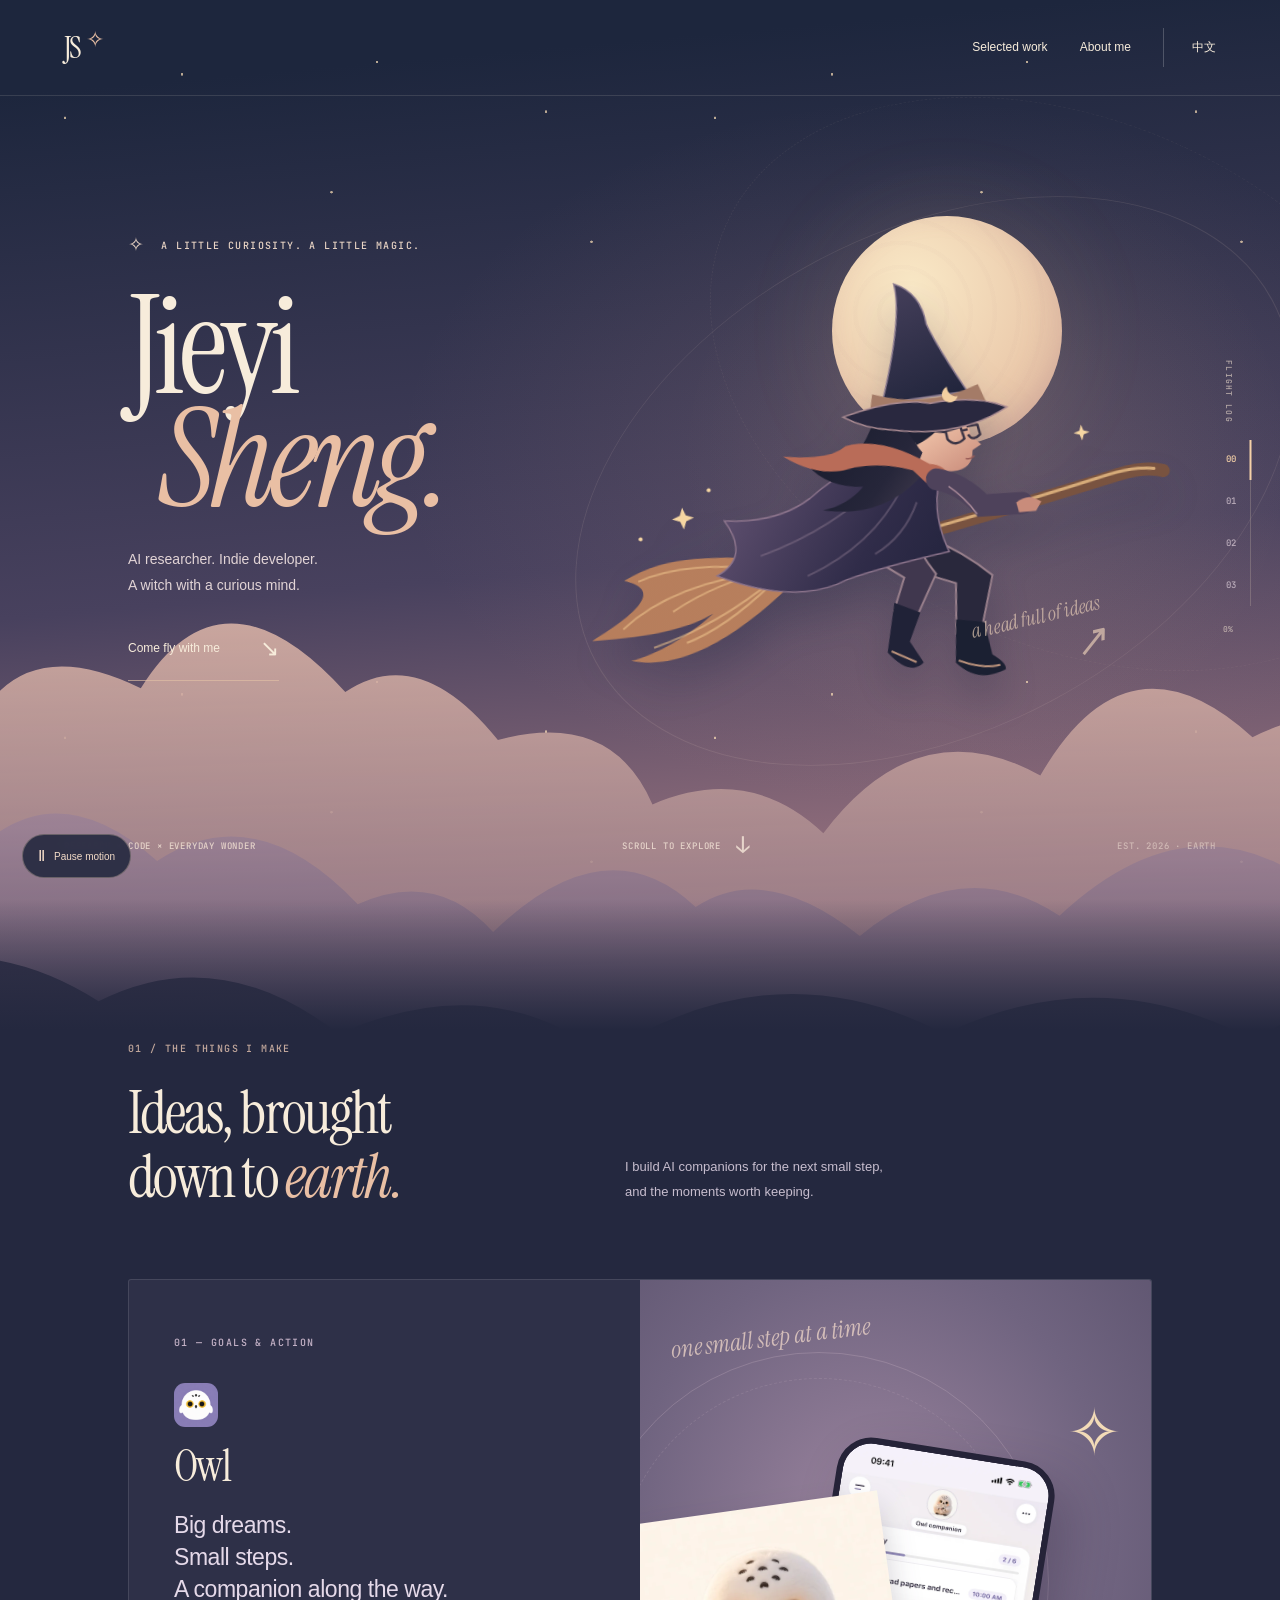
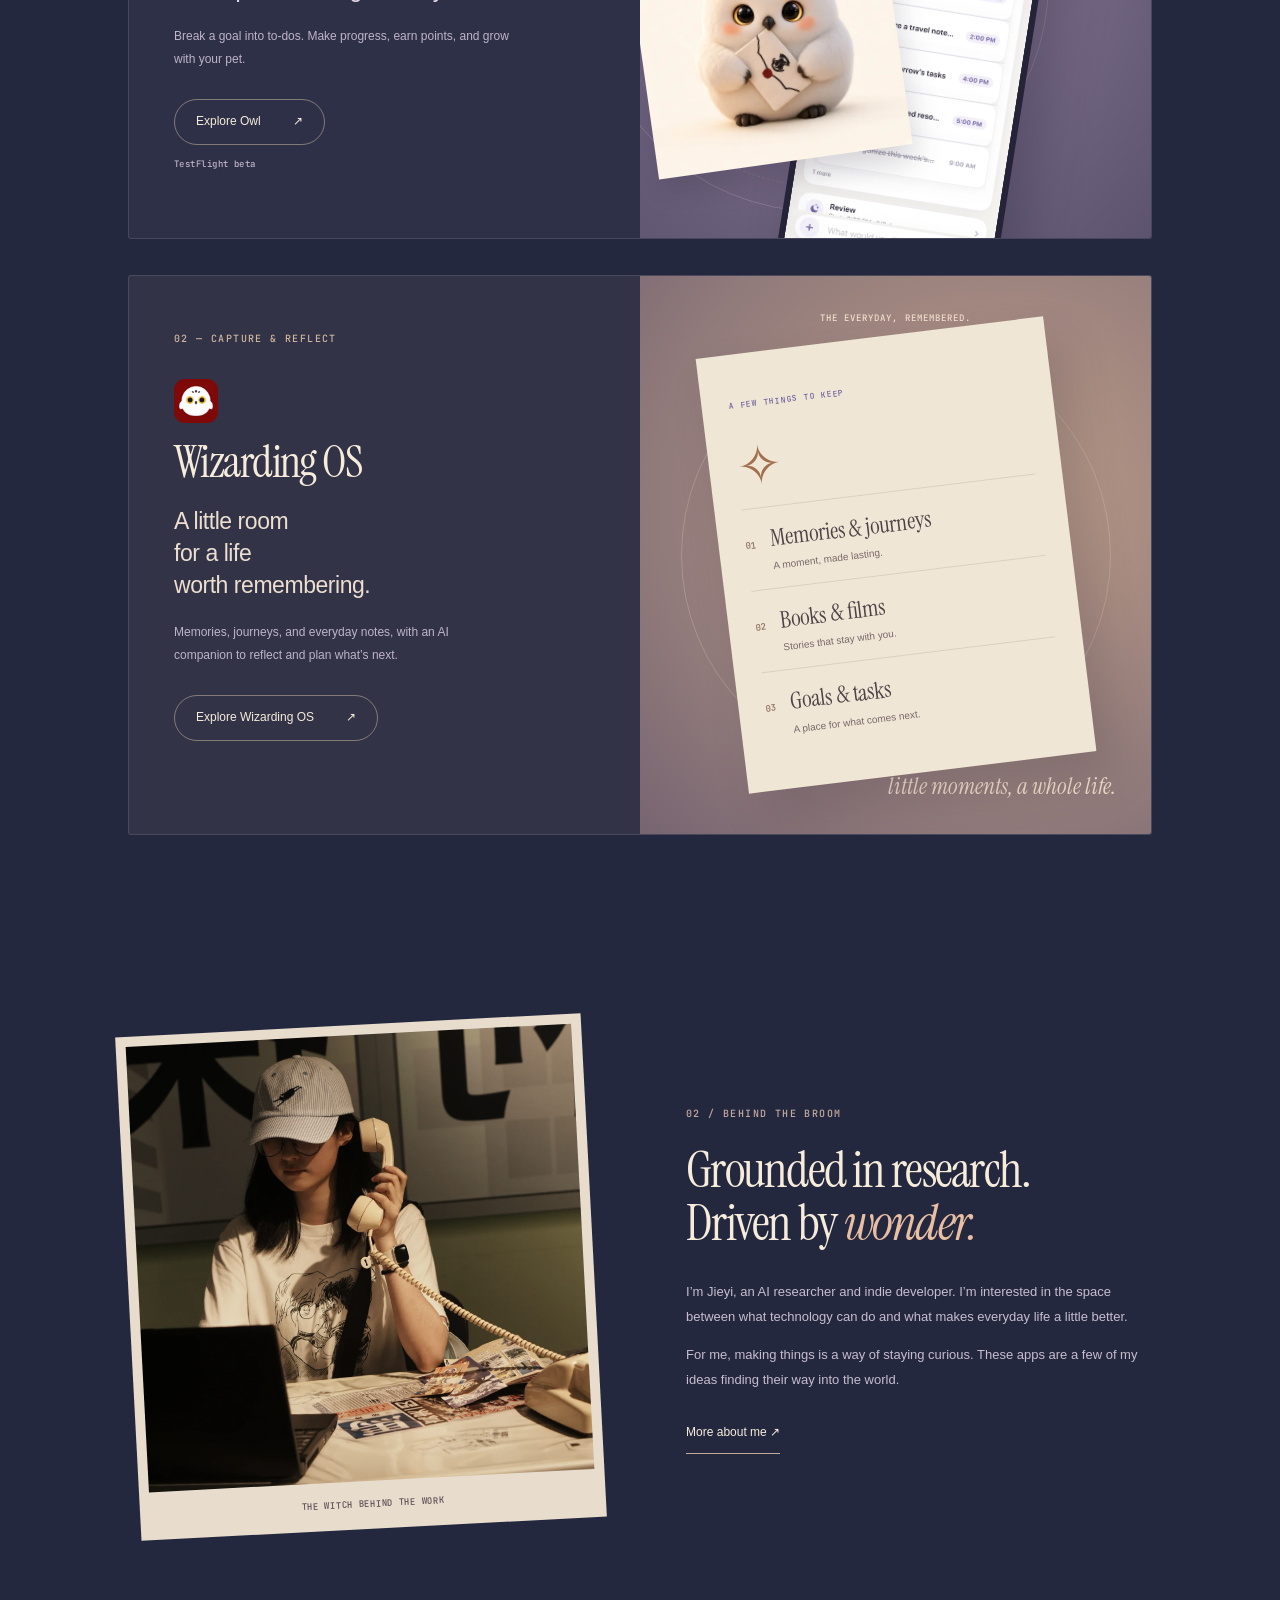
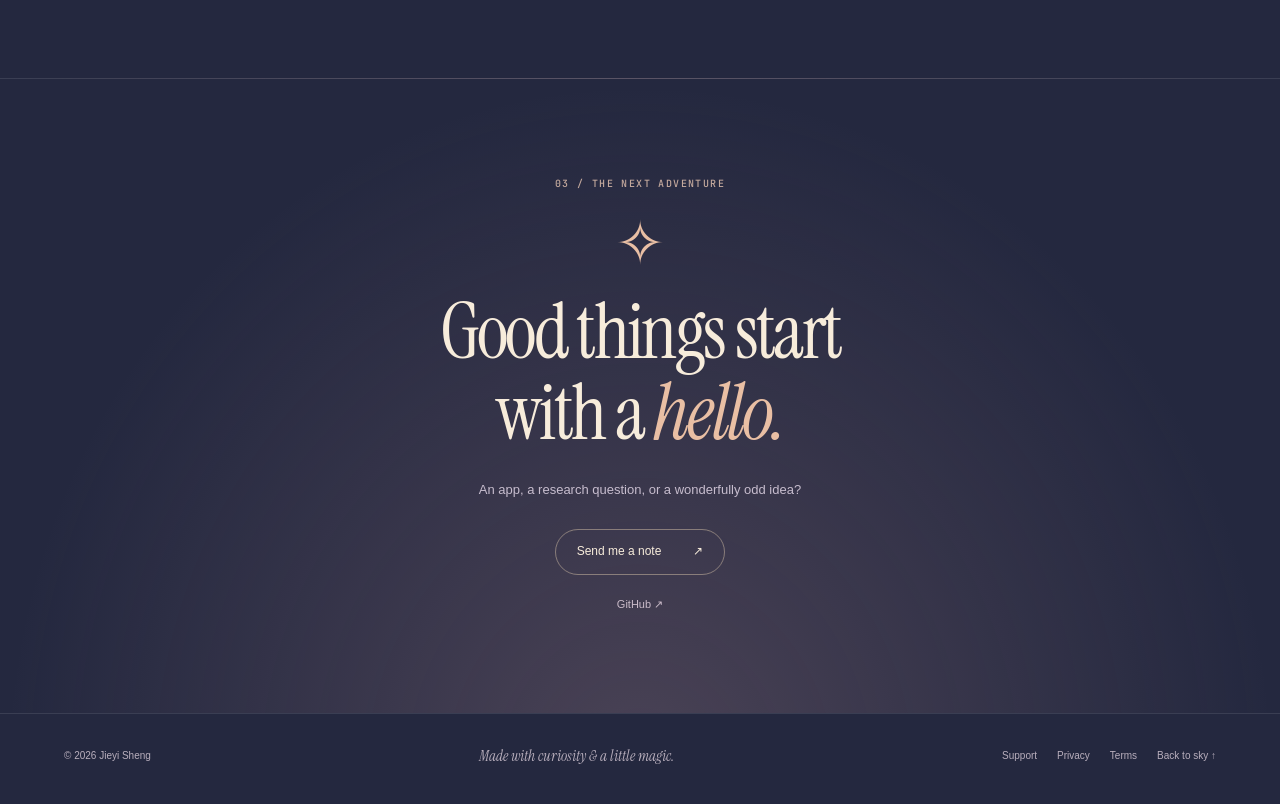
==== commit d9b4bbb5: "Create bilingual witch-flight personal portfolio" ====
--- a/index.html
+++ b/index.html
@@ -6,7 +6,7 @@
   <meta http-equiv="Content-Security-Policy" content="default-src 'self'; img-src 'self' data:; style-src 'self'; script-src 'self'; font-src 'self'; connect-src 'self'; frame-src 'none'; object-src 'none'; base-uri 'self'; form-action 'none'">
   <title>Jieyi Sheng — Indie developer &amp; AI researcher</title>
   <meta name="description" content="I’m Jieyi Sheng, an AI researcher and indie developer building Owl and Wizarding OS to help people organize their days and move their plans forward.">
-  <meta name="theme-color" content="#F8F5EF">
+  <meta name="theme-color" content="#24283f">
   <link rel="canonical" href="https://vvsherryvv.github.io/">
   <link rel="alternate" hreflang="en" href="https://vvsherryvv.github.io/">
   <link rel="alternate" hreflang="zh-Hans" href="https://vvsherryvv.github.io/zh/">
@@ -23,101 +23,45 @@
   <link rel="icon" href="/assets/images/favicon.png" type="image/png">
   <link rel="apple-touch-icon" href="/apple-touch-icon.png">
   <link rel="stylesheet" href="/assets/css/site.css?v=20261105-2">
-  <link rel="stylesheet" href="/assets/css/studio.css?v=20261105-2">
+  <link rel="stylesheet" href="/assets/css/flight.css?v=20261105-1">
+  <script src="/assets/js/flight.js?v=20261105-1" defer></script>
 </head>
-<body class="studio">
-  <a class="skip-link" href="#main-content">Skip to content</a>
-  <header class="site-header">
-    <div class="shell nav-wrap">
-      <a class="brand" href="/">Jieyi Sheng</a>
-      <nav class="site-nav" aria-label="Primary navigation">
-        <a href="#apps">Apps</a>
-        <a href="/archive/">About</a>
-        <a class="language-link" href="/zh/" lang="zh-Hans" hreflang="zh-Hans">简体中文</a>
-      </nav>
+<body class="flight">
+<a class="skip-link" href="#main-content">Skip to content</a>
+<header class="flight-header">
+  <a class="wordmark" href="/" aria-label="Jieyi Sheng, home">JS<span aria-hidden="true">✧</span></a>
+  <nav aria-label="Primary navigation">
+    <a href="#apps">Selected work</a><a href="#about">About me</a>
+    <a href="/zh/" lang="zh-Hans">中文</a>
+  </nav>
+</header>
+<div class="sky" aria-hidden="true"><div class="stars"></div><div class="halo"></div><div class="moon"></div><div class="orbit orbit-one"></div><div class="orbit orbit-two"></div><img class="cloudscape" src="/assets/images/flight/clouds.svg" width="1600" height="800" alt=""></div>
+<main id="main-content">
+  <section class="flight-hero" id="takeoff" aria-labelledby="intro-title">
+    <div class="hero-copy">
+      <p class="eyebrow"><span class="tiny-star" aria-hidden="true">✧</span> A LITTLE CURIOSITY. A LITTLE MAGIC.</p>
+      <h1 id="intro-title">Jieyi<br><em>Sheng.</em></h1>
+      <p class="hero-role">AI researcher. Indie developer.<br>A witch with a curious mind.</p>
+      <a class="takeoff-link" href="#apps">Come fly with me <span aria-hidden="true">↘</span></a>
     </div>
-  </header>
-
-  <main id="main-content" class="studio-main">
-    <section class="studio-intro" id="personal" aria-labelledby="intro-title">
-      <div class="studio-intro-copy">
-        <p class="studio-kicker">Indie developer · AI researcher</p>
-        <h1 id="intro-title">Jieyi Sheng</h1>
-        <p class="studio-bio">I study artificial intelligence and build AI assistants to help people organize their days and move their plans forward. Here are my two apps, Owl and Wizarding OS.</p>
-        <a class="studio-go studio-button" href="/archive/">More about me <span aria-hidden="true">↗</span></a>
-      </div>
-      <figure class="studio-photo">
-        <img class="studio-portrait" src="/archive/assets/photos/portrait-01.webp" width="1800" height="1200" fetchpriority="high" alt="Jieyi Sheng sitting at a desk, wearing a cap and holding a telephone">
-        <figcaption>Research, making things, and life in between.</figcaption>
-      </figure>
-    </section>
-
-    <section class="studio-work" id="apps" aria-labelledby="apps-title">
-      <div class="studio-section-head">
-        <h2 id="apps-title">Things I’m building</h2>
-        <p>For the next small step, and the moments worth keeping.</p>
-      </div>
-      <div class="studio-apps">
-        <a class="studio-card studio-owl" href="/owl/" aria-labelledby="owl-title" aria-describedby="owl-description">
-          <div class="studio-app-copy">
-            <div class="studio-app-heading">
-              <img class="studio-mark" src="/assets/images/app-icon.png" width="256" height="256" alt="">
-              <div><p class="studio-kicker">Goals &amp; action</p><h3 id="owl-title">Owl</h3></div>
-            </div>
-            <p class="studio-app-description" id="owl-description">Break a goal into to-dos, and raise a pet companion as you finish them.</p>
-          </div>
-          <div class="studio-preview studio-owl-preview">
-            <div class="studio-companions" aria-hidden="true">
-              <img src="/assets/images/pets/pet-owl-512.webp" width="512" height="512" alt="" loading="lazy">
-              <img src="/assets/images/pets/pet-cat-512.webp" width="512" height="512" alt="" loading="lazy">
-              <img src="/assets/images/pets/pet-toad-512.webp" width="512" height="512" alt="" loading="lazy">
-            </div>
-            <figure class="phone studio-phone">
-              <div class="phone-frame">
-                <img src="/assets/screens/home-en.webp" width="900" height="1957" alt="Owl assistant home with today’s tasks" loading="lazy">
-              </div>
-            </figure>
-          </div>
-          <div class="studio-app-footer"><span class="studio-go studio-button">Explore Owl <span aria-hidden="true">→</span></span><span class="studio-status">TestFlight beta</span></div>
-        </a>
-
-        <a class="studio-card studio-wos" href="/wizarding-os/" aria-labelledby="wos-title" aria-describedby="wos-description">
-          <div class="studio-app-copy">
-            <div class="studio-app-heading">
-              <img class="studio-mark" src="/assets/images/wizarding-os-icon-256.webp" width="256" height="256" alt="">
-              <div><p class="studio-kicker">Capture &amp; reflect</p><h3 id="wos-title">Wizarding OS</h3></div>
-            </div>
-            <p class="studio-app-description" id="wos-description">Keep memories, journeys, and everyday notes together, with an AI companion to help you reflect and plan what’s next.</p>
-          </div>
-          <div class="studio-preview studio-wos-preview">
-            <p class="studio-preview-label">A place for your everyday life</p>
-            <ul class="studio-records">
-              <li><span aria-hidden="true">01</span><div><strong>Memories &amp; journeys</strong><p>Save a moment. Revisit it later.</p></div></li>
-              <li><span aria-hidden="true">02</span><div><strong>Books &amp; films</strong><p>Keep the stories you’ve read and watched.</p></div></li>
-              <li><span aria-hidden="true">03</span><div><strong>Goals &amp; tasks</strong><p>Work out your next step with your assistant.</p></div></li>
-            </ul>
-          </div>
-          <div class="studio-app-footer"><span class="studio-go studio-button">Explore Wizarding OS <span aria-hidden="true">→</span></span><span class="studio-status">App Store</span></div>
-        </a>
-      </div>
-    </section>
-
-    <section class="studio-contact" aria-labelledby="contact-title">
-      <div><h2 id="contact-title">Let’s keep in touch</h2><p>About an app, research, or an interesting idea.</p></div>
-      <a class="studio-go" href="mailto:2689868116@qq.com">Send me a note <span aria-hidden="true">↗</span></a>
-    </section>
-  </main>
-
-  <footer class="site-footer">
-    <div class="shell footer-wrap">
-      <p class="footer-brand"><span>© 2026 Jieyi Sheng</span></p>
-      <nav class="footer-links" aria-label="Footer navigation">
-        <a href="/archive/">About</a>
-        <a href="/support/">Owl support</a>
-        <a href="/privacy/">Owl privacy</a>
-        <a href="/terms/">Owl terms</a>
-      </nav>
-    </div>
-  </footer>
-</body>
-</html>
+    <div class="witch-flight"><img class="witch" src="/assets/images/flight/witch.svg" width="780" height="600" alt="An illustration of Jieyi as a dark-haired witch with glasses, riding a broom through the evening sky."><span class="flight-scribble" aria-hidden="true">a head full of ideas<span>↗</span></span></div>
+    <div class="hero-bottom"><span>RESEARCH × CODE × EVERYDAY WONDER</span><a href="#apps">SCROLL TO EXPLORE <span aria-hidden="true">↓</span></a><span class="coordinates">EST. 2026 · EARTH</span></div>
+  </section>
+  <section class="work-section" id="apps" aria-labelledby="work-title">
+    <div class="section-heading"><p class="eyebrow">01 / THE THINGS I MAKE</p><h2 id="work-title">Ideas, brought<br>down to <em>earth.</em></h2><p>I build AI companions for the next small step,<br>and the moments worth keeping.</p></div>
+    <article class="project project-owl" aria-labelledby="owl-title">
+      <div class="project-copy"><p class="eyebrow">01 — GOALS & ACTION</p><img class="app-mark" src="/assets/images/app-icon.png" width="256" height="256" alt=""><h3 id="owl-title">Owl</h3><p>Big dreams.<br>Small steps.<br>A companion along the way.</p><p class="project-detail">Break a goal into to-dos. Make progress, earn points, and grow with your pet.</p><a class="pill-link" href="/owl/">Explore Owl <span aria-hidden="true">↗</span></a><span class="project-status">TestFlight beta</span></div>
+      <div class="owl-art"><span class="art-orbit" aria-hidden="true"></span><span class="art-note" aria-hidden="true">one small step at a time</span><img class="owl-pet" src="/assets/images/pets/pet-owl-512.webp" width="512" height="512" alt="Owl pet companion" loading="lazy"><div class="phone-preview"><img src="/assets/screens/home-en.webp" width="900" height="1957" alt="Owl assistant and today’s tasks" loading="lazy"></div><span class="art-spark" aria-hidden="true">✧</span></div>
+    </article>
+    <article class="project project-wos" aria-labelledby="wos-title">
+      <div class="project-copy"><p class="eyebrow">02 — CAPTURE & REFLECT</p><img class="app-mark" src="/assets/images/wizarding-os-icon-256.webp" width="256" height="256" alt=""><h3 id="wos-title">Wizarding OS</h3><p>A little room<br>for a life<br>worth remembering.</p><p class="project-detail">Memories, journeys, and everyday notes, with an AI companion to reflect and plan what’s next.</p><a class="pill-link" href="/wizarding-os/">Explore Wizarding OS <span aria-hidden="true">↗</span></a></div>
+      <div class="memory-art"><div class="memory-orbit" aria-hidden="true"></div><p class="memory-caption">THE EVERYDAY, REMEMBERED.</p><div class="memory-sheet"><span class="eyebrow">A FEW THINGS TO KEEP</span><span class="memory-star" aria-hidden="true">✧</span><div><span>01</span><p>Memories & journeys<small>A moment, made lasting.</small></p></div><div><span>02</span><p>Books & films<small>Stories that stay with you.</small></p></div><div><span>03</span><p>Goals & tasks<small>A place for what comes next.</small></p></div></div><span class="memory-footnote" aria-hidden="true">little moments, a whole life.</span></div>
+    </article>
+  </section>
+  <section class="about-section" id="about" aria-labelledby="about-title"><div class="about-photo"><img src="/archive/assets/photos/portrait-01.webp" width="1800" height="1200" alt="Jieyi Sheng at a desk with a telephone" loading="lazy"><span>THE WITCH BEHIND THE WORK</span></div><div class="about-copy"><p class="eyebrow">02 / BEHIND THE BROOM</p><h2 id="about-title">Grounded in research.<br>Driven by <em>wonder.</em></h2><p>I’m Jieyi, an AI researcher and indie developer. I’m interested in the space between what technology can do and what makes everyday life a little better.</p><p>For me, making things is a way of staying curious. These apps are a few of my ideas finding their way into the world.</p><a class="text-link" href="/archive/">More about me ↗</a></div></section>
+  <section class="contact-section" id="contact" aria-labelledby="contact-title"><p class="eyebrow">03 / THE NEXT ADVENTURE</p><span class="contact-star" aria-hidden="true">✧</span><h2 id="contact-title">Good things start<br>with a <em>hello.</em></h2><p>An app, a research question, or a wonderfully odd idea?</p><a class="pill-link" href="mailto:2689868116@qq.com">Send me a note <span aria-hidden="true">↗</span></a><a class="github-link" href="https://github.com/vvsherryvv">GitHub ↗</a></section>
+</main>
+<aside class="flight-instruments" aria-label="Flight route"><span class="instrument-label">FLIGHT LOG</span><nav aria-label="Jump to a destination"><a href="#takeoff" aria-label="Takeoff" aria-current="location"><span>00</span></a><a href="#apps" aria-label="Selected work"><span>01</span></a><a href="#about" aria-label="About me"><span>02</span></a><a href="#contact" aria-label="Contact"><span>03</span></a></nav><span class="route-progress">0%</span></aside>
+<button class="motion-toggle" type="button" aria-pressed="false" data-pause="Pause motion" data-resume="Resume motion"><span aria-hidden="true">Ⅱ</span><span class="motion-label">Pause motion</span></button>
+<footer class="flight-footer"><span>© 2026 Jieyi Sheng</span><span class="footer-message">Made with curiosity & a little magic.</span><nav aria-label="Footer navigation"><a href="/support/">Support</a><a href="/privacy/">Privacy</a><a href="/terms/">Terms</a><a href="#takeoff">Back to sky ↑</a></nav></footer>
+</body></html>
--- a/assets/css/flight.css
+++ b/assets/css/flight.css
@@ -0,0 +1,22 @@
+@font-face{font-family:FlightSerif;src:url('/archive/assets/fonts/instrument-serif-400.woff') format('woff');font-display:swap}
+@font-face{font-family:FlightSerif;src:url('/archive/assets/fonts/instrument-serif-400-italic.woff') format('woff');font-style:italic;font-display:swap}
+@font-face{font-family:FlightMono;src:url('/archive/assets/fonts/jetbrains-mono-500.woff') format('woff');font-display:swap}
+:root{--cream:#f7ecdb;--muted:#c7bdce;--dusk:#24283f;--peach:#e9bfa4;scroll-behavior:smooth;scroll-padding-top:90px}
+body.flight{margin:0;background:var(--dusk);color:var(--cream);font-family:Arial,'PingFang SC',sans-serif;font-size:16px;line-height:1.65;overflow-x:clip}
+.flight *{box-sizing:border-box}.flight a{color:inherit;text-decoration:none}.flight a:hover{color:var(--peach)}.flight a:focus-visible,.flight button:focus-visible{outline:2px solid #f7cd97;outline-offset:7px}.flight h1,.flight h2,.flight h3,.flight p{margin:0}.flight h1,.flight h2,.flight h3{font-weight:400;letter-spacing:-.035em}.flight em{font-weight:400;color:var(--peach)}
+.flight-header{position:absolute;inset:0 0 auto;z-index:10;padding:22px 5%;display:flex;align-items:center;justify-content:space-between;border-bottom:1px solid #f7ecdb20}.wordmark{font-family:FlightSerif,serif;font-size:31px;letter-spacing:-3px}.wordmark span{font-size:22px;display:inline-block;padding-left:7px;vertical-align:top;color:var(--peach)}.flight-header nav{display:flex;gap:32px;align-items:center;font-size:12px}.flight-header nav a{padding-block:10px}.flight-header nav a:last-child{border-left:1px solid #ffffff35;padding-left:28px}
+.sky{position:absolute;inset:0 0 auto;height:1100px;height:120svh;overflow:hidden;pointer-events:none;background:radial-gradient(ellipse at 72% 42%,#a7838738,transparent 40%),linear-gradient(175deg,#1d263d 8%,#48415e 52%,#a47983 85%,#d9a88a)}
+.stars{position:absolute;inset:0;background-image:radial-gradient(circle at 10% 19%,#ffe2b9 0 1px,transparent 1.5px),radial-gradient(circle at 28% 12%,#ffe2b9 0 1px,transparent 1.5px),radial-gradient(circle at 51% 31%,#ffe2b9 0 1px,transparent 1.5px),radial-gradient(circle at 84% 18%,#ffe2b9 0 1px,transparent 1.5px),radial-gradient(circle at 91% 39%,#ffe2b9 0 1px,transparent 1.5px),radial-gradient(circle at 58% 10%,#ffe2b9 0 1px,transparent 1.5px);background-size:650px 620px;opacity:.7}.halo{position:absolute;top:13%;left:52%;width:50vw;height:50vw;background:radial-gradient(circle,#f2c79515,transparent 68%)}.moon{position:absolute;top:20%;left:65%;width:clamp(120px,18vw,280px);aspect-ratio:1;border-radius:50%;background:radial-gradient(circle at 35% 30%,#f9e8c6,#e9c6a8 70%,#cea394);box-shadow:0 0 100px #ffe0a81a,inset -10px -8px 30px #a5788633}.moon:after{content:'';position:absolute;inset:0;border-radius:inherit;background:repeating-radial-gradient(circle at 30% 42%,transparent 0 19px,#a97c7e0a 20px 24px);opacity:.7}.orbit{position:absolute;left:43%;top:9%;width:60vw;aspect-ratio:1;border:1px solid #f5dac31c;border-radius:50%;transform:rotate(-28deg) scaleY(.65)}.orbit-two{left:54%;top:0;transform:rotate(25deg) scaleY(.68);border-style:dashed;border-color:#f5dac310}.cloudscape{position:absolute;bottom:-2%;left:-10%;width:120%;max-width:none;height:80%;object-fit:fill;transform:translateY(var(--flight-offset,0px));opacity:.85}
+.flight-hero{position:relative;min-height:820px;height:100svh;max-height:1200px;padding:160px 10% 100px;display:flex;align-items:center;isolation:isolate}.hero-copy{z-index:2;position:relative;width:55%;padding-bottom:50px}.eyebrow{font-family:FlightMono,monospace;font-size:10px;letter-spacing:.14em;line-height:1.7;font-weight:400}.hero-copy .eyebrow{color:#ead5c5;margin-bottom:28px}.tiny-star{font-size:19px;margin-right:8px}.flight h1{font-family:FlightSerif,Georgia,serif;font-size:clamp(100px,10.7vw,175px);line-height:.83;letter-spacing:-.045em}.flight h1 em{padding-left:30px}.hero-role{font-size:14px;line-height:1.85;margin-top:30px!important;color:#e2d4d6}.takeoff-link{display:inline-flex;align-items:center;gap:40px;border-bottom:1px solid #e3c2a7a1;margin-top:25px;padding:6px 0 12px;font-size:12px}.takeoff-link span{font-size:23px}.witch-flight{position:absolute;width:61%;right:0;top:21%;transform:translateY(calc(var(--flight-offset,0px) * -1)) rotate(var(--flight-tilt,-5deg));z-index:1}.witch{width:100%;max-width:none;filter:drop-shadow(0 24px 20px #171f3a40);animation:levitate 6s ease-in-out infinite}.flight-scribble{position:absolute;bottom:18%;right:24%;color:#edd2b9a8;font-family:FlightSerif,serif;font-style:italic;font-size:20px;transform:rotate(-8deg)}.flight-scribble span{display:block;font-size:40px;text-align:right;line-height:.9}.hero-bottom{position:absolute;bottom:35px;left:5%;right:5%;display:flex;align-items:center;justify-content:space-between;gap:25px;font-family:FlightMono,monospace;font-size:9px;letter-spacing:.09em;color:#e6d4ca}.hero-bottom>a{display:flex;align-items:center;gap:15px}.hero-bottom>a span{font-size:23px}.coordinates{opacity:.65}
+.work-section{position:relative;padding:140px 10% 100px;background:linear-gradient(#25294100,#24283f 130px)}.section-heading{max-width:900px;display:grid;grid-template-columns:1fr 1fr;gap:24px;margin-bottom:70px;align-items:end}.section-heading>.eyebrow{grid-column:1/-1;color:#c4a99d}.flight h2{font-family:FlightSerif,Georgia,serif;font-size:clamp(43px,4.7vw,70px);line-height:1.06}.section-heading>p:last-child{font-size:13px;color:var(--muted);line-height:1.9;padding:0 0 4px 35px}.project{display:grid;grid-template-columns:1fr 1fr;min-height:560px;border:1px solid #ffffff1c;border-radius:3px;overflow:hidden;margin-top:36px;background:#2e3048}.project-copy{padding:48px 45px}.project-copy>.eyebrow{color:#c6b3c8;margin-bottom:32px}.app-mark{display:block;width:44px;height:44px;border-radius:11px;margin-bottom:12px}.flight h3{font-family:FlightSerif,Georgia,serif;font-size:45px;margin-bottom:16px}.project-copy>p:not(.eyebrow):not(.project-detail){font-size:23px;line-height:1.4;color:#e5d9e9;letter-spacing:-.02em}.project-detail{font-size:12px;line-height:1.9;color:#bfb4c8;max-width:28em;margin-top:20px!important}.pill-link{display:inline-flex;align-items:center;justify-content:space-between;gap:32px;padding:12px 21px;min-height:46px;border:1px solid #d6c1a780;border-radius:40px;font-size:12px;margin-top:28px}.pill-link:hover{background:#f2d4b112}.project-status{display:block;font-family:FlightMono,monospace;font-size:9px;letter-spacing:.05em;color:#bfb4c8;margin-top:12px}.owl-art{position:relative;overflow:hidden;background:radial-gradient(ellipse at 45% 44%,#9b849e,#706480 60%,#5c536e);display:flex;align-items:flex-end;justify-content:center;min-height:550px}.art-orbit{position:absolute;width:460px;height:460px;border:1px solid #e8cfdb33;border-radius:50%;top:13%;left:-10%}.art-orbit:after{content:'';position:absolute;inset:25px;border:1px dashed #e8cfdb22;border-radius:50%}.art-note{position:absolute;top:38px;left:30px;font-family:FlightSerif,serif;font-size:24px;font-style:italic;color:#f9dfcfb3;transform:rotate(-7deg)}.phone-preview{position:relative;width:220px;flex-shrink:0;transform:rotate(9deg) translate(30px,70px);border:6px solid #252338;border-radius:35px;background:#252338;box-shadow:20px 20px 50px #24203850;overflow:hidden}.phone-preview img{display:block;width:100%;height:auto;border-radius:29px}.owl-pet{position:absolute;bottom:75px;left:0;width:50%;height:auto;z-index:2;transform:rotate(-8deg);filter:drop-shadow(0 15px 15px #30263935)}.art-spark{position:absolute;right:30px;top:100px;font-family:FlightSerif;font-size:65px;color:#f3dbb7}.project-wos{background:#323347}.project-wos .project-copy>.eyebrow{color:#d0b69d}.project-wos .project-copy>p:not(.eyebrow):not(.project-detail){color:#eddfd0}.memory-art{position:relative;display:flex;align-items:center;justify-content:center;overflow:hidden;background:radial-gradient(ellipse at 70% 40%,#bb9b87,#8f797a 70%,#766471);min-height:550px}.memory-orbit{position:absolute;width:430px;aspect-ratio:1;border:1px solid #f9dac13d;border-radius:50%}.memory-sheet{position:relative;width:78%;max-width:350px;padding:36px 27px;background:#f0e6d5;color:#4e4147;transform:rotate(-7deg);box-shadow:15px 25px 45px #342b4033;z-index:1}.memory-sheet>.eyebrow{font-size:8px;letter-spacing:.1em}.memory-star{display:block;font-family:FlightSerif;font-size:55px;color:#a16e4e;line-height:1.5}.memory-sheet>div{display:flex;align-items:baseline;gap:15px;padding:15px 0;border-top:1px solid #786b602d}.memory-sheet>div>span{font-family:FlightMono;font-size:9px;color:#8b6e5d}.memory-sheet p{font-family:FlightSerif,Georgia,serif;font-size:23px;line-height:1.4}.memory-sheet small{display:block;font-family:Arial,'PingFang SC',sans-serif;font-size:10px;color:#77686b;margin-top:5px}.memory-caption{position:absolute;top:35px;font-family:FlightMono;font-size:9px;letter-spacing:.12em;color:#f1dfcf}.memory-footnote{position:absolute;bottom:28px;right:35px;font-family:FlightSerif;font-size:23px;font-style:italic;color:#f5dfca}
+.about-section{position:relative;display:grid;grid-template-columns:1fr 1fr;gap:9%;padding:90px 10% 150px;align-items:center}.about-photo{position:relative;transform:rotate(-3deg);padding:10px;background:#e8dccd;color:#5e5057}.about-photo img{display:block;width:100%;height:auto;aspect-ratio:1;object-fit:cover;object-position:43% center;filter:saturate(.65)}.about-photo>span{display:block;text-align:center;font-size:9px;letter-spacing:.08em;padding:16px 0 7px;font-family:FlightMono}.about-copy>.eyebrow{color:#c4a99d;margin-bottom:22px}.about-copy h2{font-size:clamp(37px,3.9vw,56px);margin-bottom:30px}.about-copy>p:not(.eyebrow){color:var(--muted);font-size:13px;line-height:1.9;margin-top:14px}.text-link{display:inline-block;font-size:12px;border-bottom:1px solid #c4a99d;padding:10px 0;margin-top:20px}
+.contact-section{position:relative;text-align:center;overflow:hidden;padding:90px 8% 100px;border-top:1px solid #ffffff1a;background:radial-gradient(ellipse at 50% 110%,#896e7b60,transparent 70%)}.contact-section>.eyebrow{color:#c4a99d}.contact-star{display:block;font-family:FlightSerif;font-size:60px;line-height:1.6;color:var(--peach)}.contact-section h2{font-size:clamp(56px,6vw,85px)}.contact-section>p:not(.eyebrow){font-size:13px;color:var(--muted);margin-top:25px}.github-link{display:block;width:max-content;margin:20px auto 0;font-size:11px;color:#cbbcca!important}.flight-footer{display:flex;justify-content:space-between;align-items:center;padding:30px 5% 35px;gap:20px;border-top:1px solid #ffffff1a;font-size:10px;color:#b9afbd}.flight-footer nav{display:flex;gap:20px}.footer-message{font-family:FlightSerif;font-size:15px;font-style:italic}.flight-instruments{position:fixed;right:2.3%;top:40%;z-index:5;display:flex;flex-direction:column;align-items:center;gap:17px;font-family:FlightMono;font-size:9px;color:#e7d8c9}.instrument-label{writing-mode:vertical-rl;font-size:8px;letter-spacing:.16em;opacity:.7}.flight-instruments nav{display:flex;flex-direction:column;gap:2px;border-right:1px solid #c4b2a64d}.flight-instruments a{display:flex;align-items:center;justify-content:flex-end;min-width:44px;height:40px;padding-right:13px;border-right:2px solid transparent;transform:translateX(1.5px);color:#bcaebc}.flight-instruments a[aria-current]{color:#f6d2a8;border-right-color:#f6d2a8}.route-progress{font-size:8px;opacity:.7}.motion-toggle{position:fixed;bottom:22px;left:22px;z-index:8;border:1px solid #f4d7b84d;color:#f3dcc8;background:#24283fe6;backdrop-filter:blur(8px);border-radius:30px;padding:10px 15px;display:flex;align-items:center;gap:9px;font:10px Arial,sans-serif;min-height:44px;cursor:pointer}.motion-toggle>span:first-child{font-size:15px}.motion-paused *{animation-play-state:paused!important}.motion-paused{scroll-behavior:auto}
+.chinese-signature{display:block;font-family:FlightSerif,serif;font-size:.55em;font-style:italic;letter-spacing:-.025em;color:var(--peach);margin:18px 0 0 12px}html[lang=zh-Hans] .flight h1{font-size:clamp(65px,7.7vw,110px);letter-spacing:.04em;line-height:1.15}html[lang=zh-Hans] .flight h2{line-height:1.3;letter-spacing:.02em;font-size:clamp(34px,3.5vw,52px)}html[lang=zh-Hans] .flight h2 em{font-style:normal}html[lang=zh-Hans] .project-copy>p:not(.eyebrow):not(.project-detail){line-height:1.7;font-size:21px}html[lang=zh-Hans] .memory-sheet p{font-size:18px}
+@keyframes levitate{0%,100%{transform:translateY(0) rotate(-1deg)}50%{transform:translateY(-15px) rotate(1deg)}}
+@media(min-width:1600px){.flight-hero{padding-inline:max(10%,calc((100% - 1280px)/2))}.work-section,.about-section{padding-inline:max(10%,calc((100% - 1280px)/2))}}
+@media(max-width:1000px){.flight-hero{padding-inline:8%;min-height:760px}.witch-flight{width:69%;right:-6%;top:25%}.hero-copy{width:65%}.flight h1{font-size:130px}.hero-copy .eyebrow{max-width:260px}.work-section{padding-inline:8%}.project-copy{padding:35px 28px}.project{min-height:540px}.owl-art,.memory-art{min-height:540px}.phone-preview{width:185px;transform:rotate(9deg) translate(18px,20px)}.owl-pet{bottom:85px;width:55%;left:-4%}.art-note{font-size:21px;left:20px}.about-section{padding-inline:8%;gap:7%}.footer-message{display:none}.flight-instruments{right:1%}.section-heading>p:last-child{padding-left:0}.hero-bottom .coordinates{display:none}}
+@media(max-width:650px){.flight-header{padding:18px 6%}.flight-header nav{gap:18px;font-size:11px}.flight-header nav a:last-child{padding-left:18px}.flight-hero{height:940px;height:112svh;min-height:820px;max-height:1050px;display:block;padding:145px 8% 80px}.hero-copy{width:100%;padding-bottom:0}.hero-copy .eyebrow{font-size:8px;max-width:none;margin-bottom:24px}.flight h1{font-size:103px;line-height:.86}.flight h1 em{padding-left:20px}.hero-role{font-size:12px;margin-top:24px!important}.takeoff-link{font-size:11px;margin-top:14px;gap:30px}.witch-flight{width:105%;top:auto;bottom:55px;right:-4%;z-index:-1}.witch{width:100%}.flight-scribble{bottom:18%;right:20%;font-size:17px}.sky{height:116svh;min-height:850px;max-height:1090px}.moon{top:21%;left:67%;width:95px}.orbit{top:35%;left:12%;width:100vw}.orbit-two{left:25%;top:30%}.cloudscape{height:65%;width:230%;left:-65%;bottom:0}.hero-bottom{bottom:20px;left:8%;right:8%;font-size:7px;gap:10px}.hero-bottom>span:first-child{max-width:140px}.hero-bottom>a{font-size:7px;gap:8px}.flight-instruments{display:none}.motion-toggle{bottom:14px;left:14px;width:42px;height:42px;min-height:42px;padding:0;justify-content:center}.motion-label{position:absolute;width:1px;height:1px;overflow:hidden;clip-path:inset(50%)}.work-section{padding:80px 6% 50px}.section-heading{display:block;margin-bottom:38px}.section-heading h2{margin-top:20px}.section-heading>p:last-child{margin-top:22px;font-size:12px}.flight h2{font-size:48px}.project{display:flex;flex-direction:column;margin-top:24px}.project-copy{padding:32px 28px}.project-copy>.eyebrow{margin-bottom:25px}.project-copy>p:not(.eyebrow):not(.project-detail){font-size:23px}.project-detail{font-size:12px;max-width:30em}.owl-art,.memory-art{min-height:430px}.owl-art{height:430px}.phone-preview{width:205px;transform:rotate(9deg) translate(35px,80px)}.owl-pet{width:48%;left:1%;bottom:30px}.art-note{top:28px;left:25px}.art-spark{top:80px}.memory-sheet{width:75%;max-width:300px;padding:26px}.memory-caption{top:20px;font-size:8px}.memory-sheet p{font-size:22px}.memory-sheet>div{padding-block:12px}.memory-star{font-size:42px}.memory-footnote{font-size:20px;bottom:12px;right:23px}.about-section{grid-template-columns:1fr;padding:65px 9% 80px;gap:55px}.about-photo{max-width:400px;margin-inline:5%;order:2}.about-copy h2{font-size:43px}.about-copy>p:not(.eyebrow){font-size:13px}.contact-section{padding:65px 7%}.contact-section h2{font-size:58px}.contact-section>p:not(.eyebrow){font-size:12px}.flight-footer{flex-direction:column;padding:25px 8% 80px;gap:15px;font-size:9px}.flight-footer nav{flex-wrap:wrap;justify-content:center;gap:20px}html[lang=zh-Hans] .flight h1{font-size:65px}html[lang=zh-Hans] .witch-flight{bottom:50px}html[lang=zh-Hans] .flight h2{font-size:33px}html[lang=zh-Hans] .contact-section h2{font-size:39px}}
+@media(prefers-reduced-motion:reduce){:root{scroll-behavior:auto}.flight *{animation:none!important;transition:none!important}.cloudscape,.witch-flight{transform:none!important}}
+/* Keep the flying illustration inside the viewport, including at narrow widths. */
+.flight-hero{overflow:hidden}
+@media(max-width:650px){.flight-hero{height:100svh;min-height:780px;max-height:940px}.sky{height:104svh;min-height:810px;max-height:970px}.witch-flight{bottom:40px}html[lang=zh-Hans] .witch-flight{bottom:40px}}
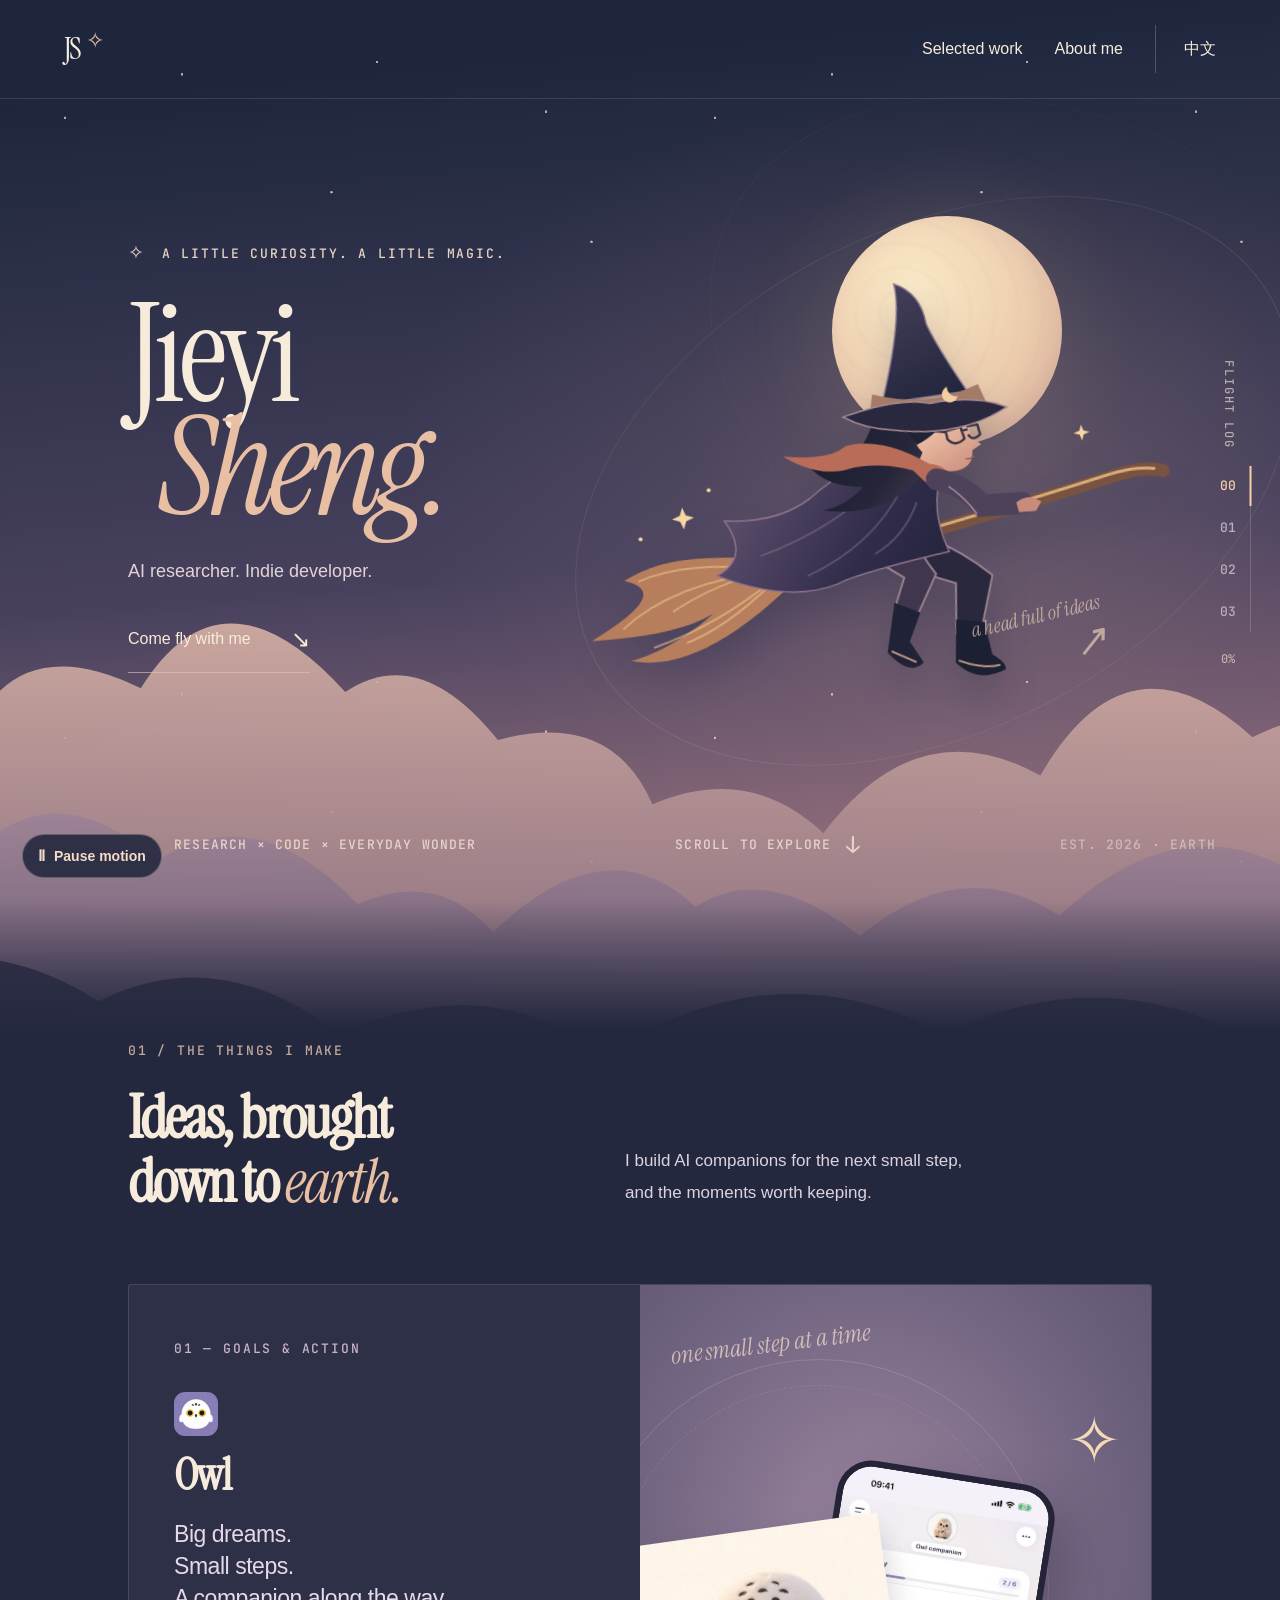
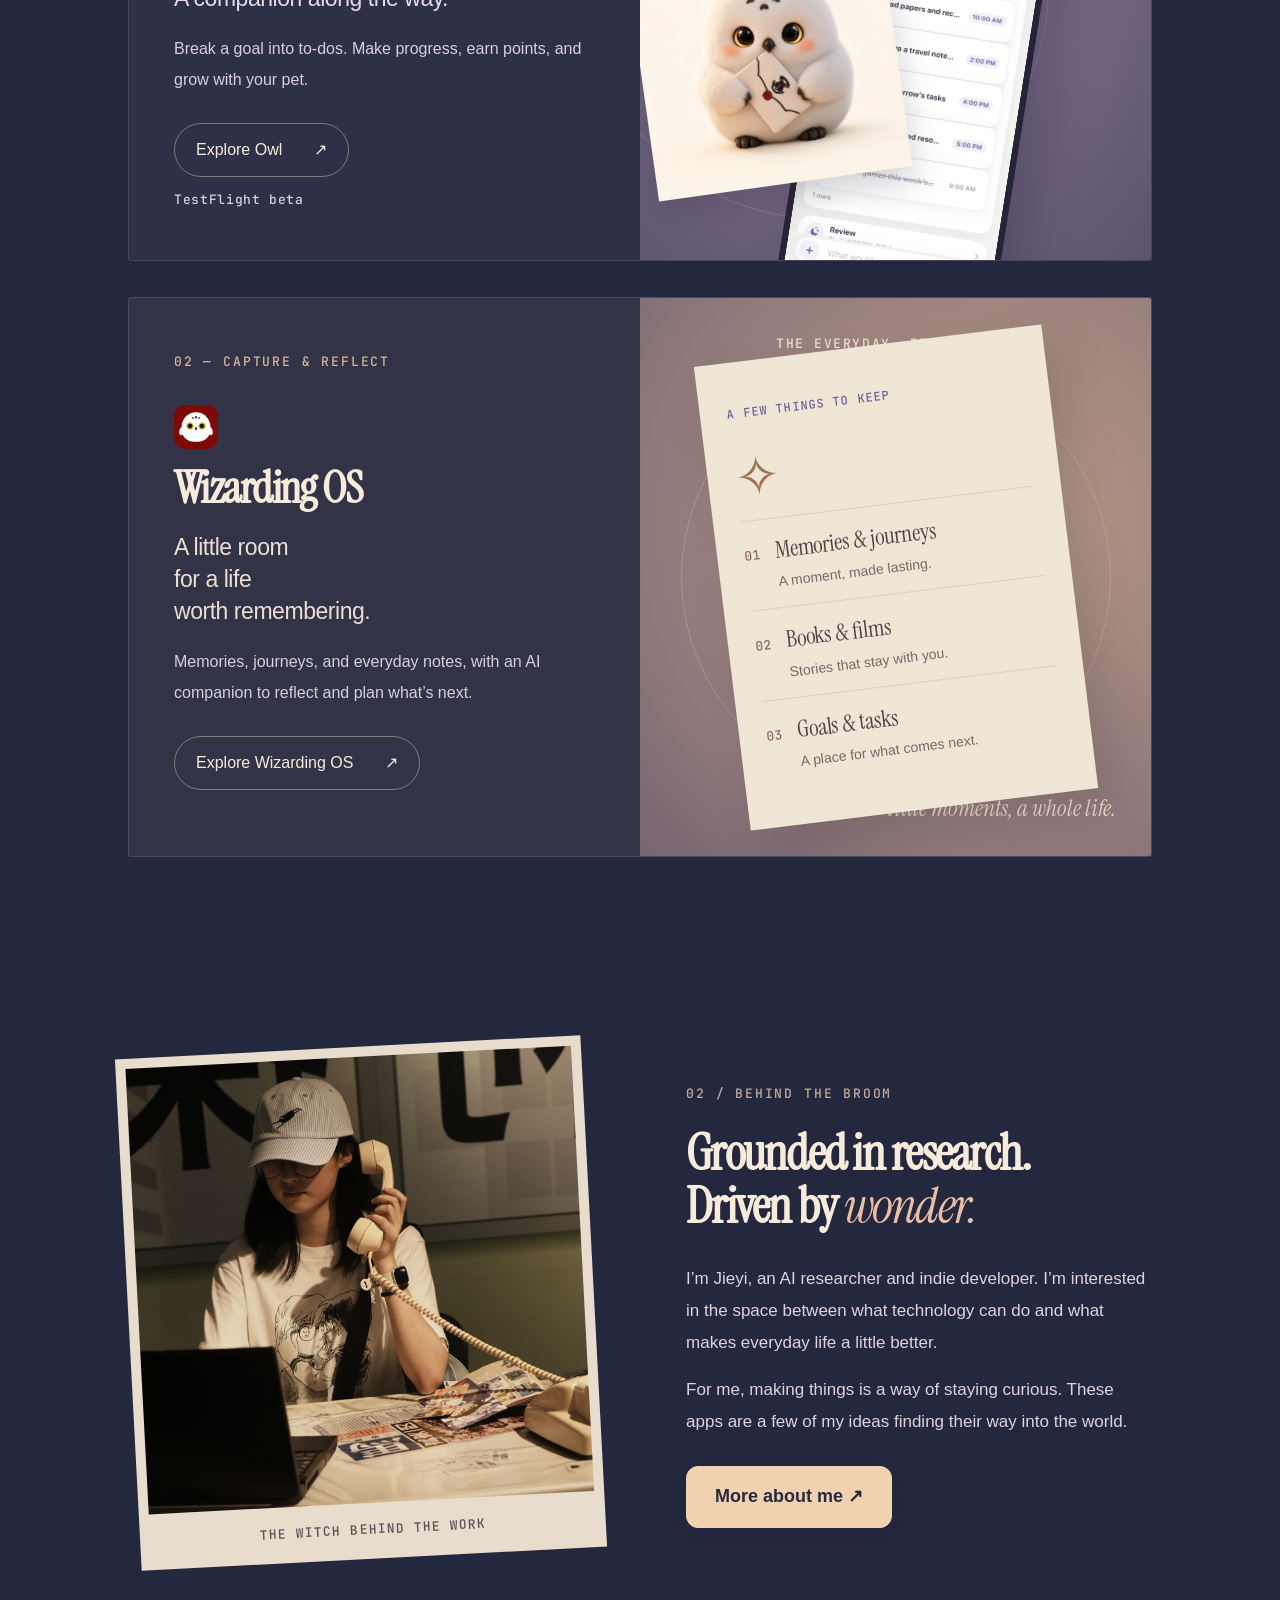
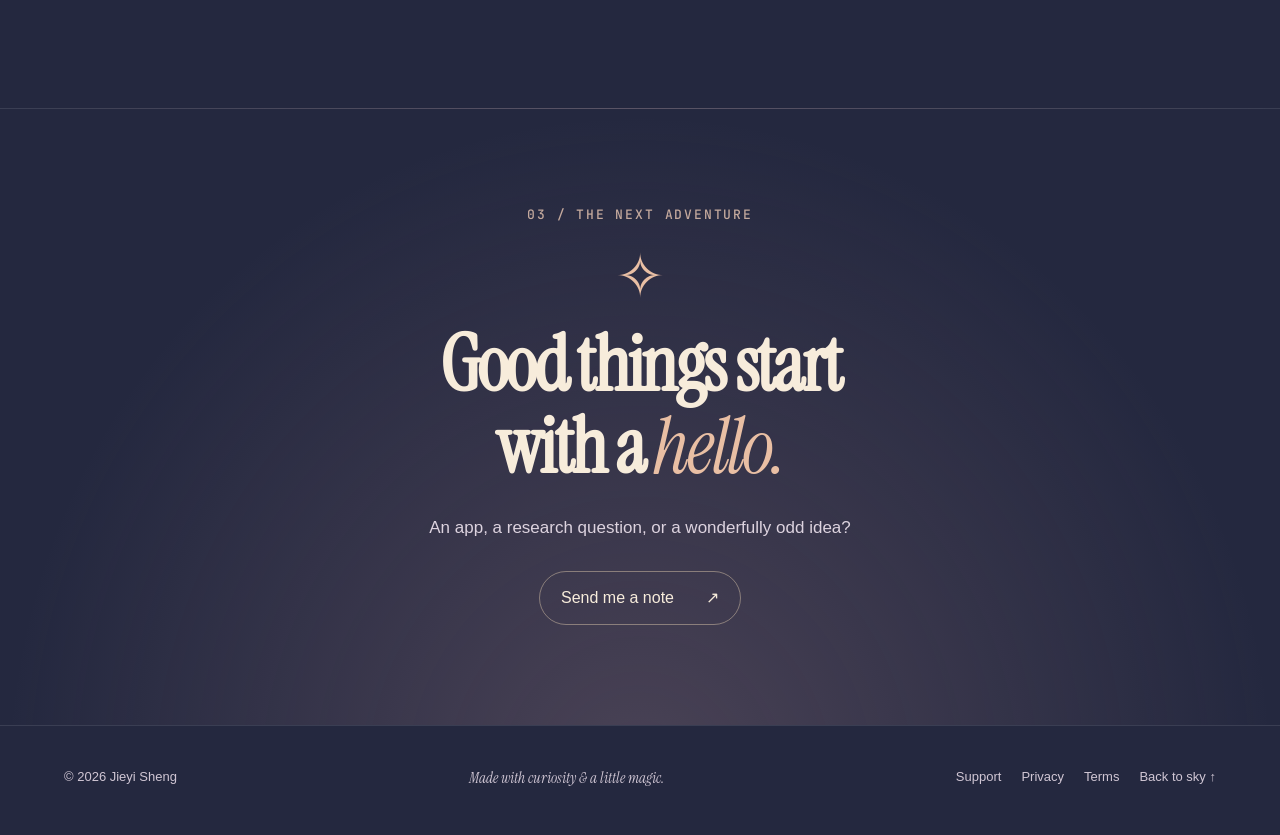
==== commit 483f2f78: "Improve homepage readability and emphasize About button" ====
--- a/index.html
+++ b/index.html
@@ -23,7 +23,7 @@
   <link rel="icon" href="/assets/images/favicon.png" type="image/png">
   <link rel="apple-touch-icon" href="/apple-touch-icon.png">
   <link rel="stylesheet" href="/assets/css/site.css?v=20261105-2">
-  <link rel="stylesheet" href="/assets/css/flight.css?v=20261105-1">
+  <link rel="stylesheet" href="/assets/css/flight.css?v=20261105-2">
   <script src="/assets/js/flight.js?v=20261105-1" defer></script>
 </head>
 <body class="flight">
@@ -41,7 +41,7 @@
     <div class="hero-copy">
       <p class="eyebrow"><span class="tiny-star" aria-hidden="true">✧</span> A LITTLE CURIOSITY. A LITTLE MAGIC.</p>
       <h1 id="intro-title">Jieyi<br><em>Sheng.</em></h1>
-      <p class="hero-role">AI researcher. Indie developer.<br>A witch with a curious mind.</p>
+      <p class="hero-role">AI researcher. Indie developer.</p>
       <a class="takeoff-link" href="#apps">Come fly with me <span aria-hidden="true">↘</span></a>
     </div>
     <div class="witch-flight"><img class="witch" src="/assets/images/flight/witch.svg" width="780" height="600" alt="An illustration of Jieyi as a dark-haired witch with glasses, riding a broom through the evening sky."><span class="flight-scribble" aria-hidden="true">a head full of ideas<span>↗</span></span></div>
@@ -58,8 +58,8 @@
       <div class="memory-art"><div class="memory-orbit" aria-hidden="true"></div><p class="memory-caption">THE EVERYDAY, REMEMBERED.</p><div class="memory-sheet"><span class="eyebrow">A FEW THINGS TO KEEP</span><span class="memory-star" aria-hidden="true">✧</span><div><span>01</span><p>Memories & journeys<small>A moment, made lasting.</small></p></div><div><span>02</span><p>Books & films<small>Stories that stay with you.</small></p></div><div><span>03</span><p>Goals & tasks<small>A place for what comes next.</small></p></div></div><span class="memory-footnote" aria-hidden="true">little moments, a whole life.</span></div>
     </article>
   </section>
-  <section class="about-section" id="about" aria-labelledby="about-title"><div class="about-photo"><img src="/archive/assets/photos/portrait-01.webp" width="1800" height="1200" alt="Jieyi Sheng at a desk with a telephone" loading="lazy"><span>THE WITCH BEHIND THE WORK</span></div><div class="about-copy"><p class="eyebrow">02 / BEHIND THE BROOM</p><h2 id="about-title">Grounded in research.<br>Driven by <em>wonder.</em></h2><p>I’m Jieyi, an AI researcher and indie developer. I’m interested in the space between what technology can do and what makes everyday life a little better.</p><p>For me, making things is a way of staying curious. These apps are a few of my ideas finding their way into the world.</p><a class="text-link" href="/archive/">More about me ↗</a></div></section>
-  <section class="contact-section" id="contact" aria-labelledby="contact-title"><p class="eyebrow">03 / THE NEXT ADVENTURE</p><span class="contact-star" aria-hidden="true">✧</span><h2 id="contact-title">Good things start<br>with a <em>hello.</em></h2><p>An app, a research question, or a wonderfully odd idea?</p><a class="pill-link" href="mailto:2689868116@qq.com">Send me a note <span aria-hidden="true">↗</span></a><a class="github-link" href="https://github.com/vvsherryvv">GitHub ↗</a></section>
+  <section class="about-section" id="about" aria-labelledby="about-title"><div class="about-photo"><img src="/archive/assets/photos/portrait-01.webp" width="1800" height="1200" alt="Jieyi Sheng at a desk with a telephone" loading="lazy"><span>THE WITCH BEHIND THE WORK</span></div><div class="about-copy"><p class="eyebrow">02 / BEHIND THE BROOM</p><h2 id="about-title">Grounded in research.<br>Driven by <em>wonder.</em></h2><p>I’m Jieyi, an AI researcher and indie developer. I’m interested in the space between what technology can do and what makes everyday life a little better.</p><p>For me, making things is a way of staying curious. These apps are a few of my ideas finding their way into the world.</p><a class="about-button" href="/archive/">More about me ↗</a></div></section>
+  <section class="contact-section" id="contact" aria-labelledby="contact-title"><p class="eyebrow">03 / THE NEXT ADVENTURE</p><span class="contact-star" aria-hidden="true">✧</span><h2 id="contact-title">Good things start<br>with a <em>hello.</em></h2><p>An app, a research question, or a wonderfully odd idea?</p><a class="pill-link" href="mailto:2689868116@qq.com">Send me a note <span aria-hidden="true">↗</span></a></section>
 </main>
 <aside class="flight-instruments" aria-label="Flight route"><span class="instrument-label">FLIGHT LOG</span><nav aria-label="Jump to a destination"><a href="#takeoff" aria-label="Takeoff" aria-current="location"><span>00</span></a><a href="#apps" aria-label="Selected work"><span>01</span></a><a href="#about" aria-label="About me"><span>02</span></a><a href="#contact" aria-label="Contact"><span>03</span></a></nav><span class="route-progress">0%</span></aside>
 <button class="motion-toggle" type="button" aria-pressed="false" data-pause="Pause motion" data-resume="Resume motion"><span aria-hidden="true">Ⅱ</span><span class="motion-label">Pause motion</span></button>
--- a/assets/css/flight.css
+++ b/assets/css/flight.css
@@ -1,22 +1,40 @@
 @font-face{font-family:FlightSerif;src:url('/archive/assets/fonts/instrument-serif-400.woff') format('woff');font-display:swap}
 @font-face{font-family:FlightSerif;src:url('/archive/assets/fonts/instrument-serif-400-italic.woff') format('woff');font-style:italic;font-display:swap}
 @font-face{font-family:FlightMono;src:url('/archive/assets/fonts/jetbrains-mono-500.woff') format('woff');font-display:swap}
-:root{--cream:#f7ecdb;--muted:#c7bdce;--dusk:#24283f;--peach:#e9bfa4;scroll-behavior:smooth;scroll-padding-top:90px}
-body.flight{margin:0;background:var(--dusk);color:var(--cream);font-family:Arial,'PingFang SC',sans-serif;font-size:16px;line-height:1.65;overflow-x:clip}
+:root{--cream:#f7ecdb;--muted:#ddd3df;--dusk:#24283f;--peach:#e9bfa4;scroll-behavior:smooth;scroll-padding-top:90px}
+body.flight{margin:0;background:var(--dusk);color:var(--cream);font-family:Arial,'PingFang SC',sans-serif;font-size:17px;font-weight:500;line-height:1.75;overflow-x:clip}
 .flight *{box-sizing:border-box}.flight a{color:inherit;text-decoration:none}.flight a:hover{color:var(--peach)}.flight a:focus-visible,.flight button:focus-visible{outline:2px solid #f7cd97;outline-offset:7px}.flight h1,.flight h2,.flight h3,.flight p{margin:0}.flight h1,.flight h2,.flight h3{font-weight:400;letter-spacing:-.035em}.flight em{font-weight:400;color:var(--peach)}
-.flight-header{position:absolute;inset:0 0 auto;z-index:10;padding:22px 5%;display:flex;align-items:center;justify-content:space-between;border-bottom:1px solid #f7ecdb20}.wordmark{font-family:FlightSerif,serif;font-size:31px;letter-spacing:-3px}.wordmark span{font-size:22px;display:inline-block;padding-left:7px;vertical-align:top;color:var(--peach)}.flight-header nav{display:flex;gap:32px;align-items:center;font-size:12px}.flight-header nav a{padding-block:10px}.flight-header nav a:last-child{border-left:1px solid #ffffff35;padding-left:28px}
+.flight-header{position:absolute;inset:0 0 auto;z-index:10;padding:22px 5%;display:flex;align-items:center;justify-content:space-between;border-bottom:1px solid #f7ecdb20}.wordmark{font-family:FlightSerif,serif;font-size:31px;letter-spacing:-3px}.wordmark span{font-size:22px;display:inline-block;padding-left:7px;vertical-align:top;color:var(--peach)}.flight-header nav{display:flex;gap:32px;align-items:center;font-size:16px}.flight-header nav a{padding-block:10px}.flight-header nav a:last-child{border-left:1px solid #ffffff35;padding-left:28px}
 .sky{position:absolute;inset:0 0 auto;height:1100px;height:120svh;overflow:hidden;pointer-events:none;background:radial-gradient(ellipse at 72% 42%,#a7838738,transparent 40%),linear-gradient(175deg,#1d263d 8%,#48415e 52%,#a47983 85%,#d9a88a)}
 .stars{position:absolute;inset:0;background-image:radial-gradient(circle at 10% 19%,#ffe2b9 0 1px,transparent 1.5px),radial-gradient(circle at 28% 12%,#ffe2b9 0 1px,transparent 1.5px),radial-gradient(circle at 51% 31%,#ffe2b9 0 1px,transparent 1.5px),radial-gradient(circle at 84% 18%,#ffe2b9 0 1px,transparent 1.5px),radial-gradient(circle at 91% 39%,#ffe2b9 0 1px,transparent 1.5px),radial-gradient(circle at 58% 10%,#ffe2b9 0 1px,transparent 1.5px);background-size:650px 620px;opacity:.7}.halo{position:absolute;top:13%;left:52%;width:50vw;height:50vw;background:radial-gradient(circle,#f2c79515,transparent 68%)}.moon{position:absolute;top:20%;left:65%;width:clamp(120px,18vw,280px);aspect-ratio:1;border-radius:50%;background:radial-gradient(circle at 35% 30%,#f9e8c6,#e9c6a8 70%,#cea394);box-shadow:0 0 100px #ffe0a81a,inset -10px -8px 30px #a5788633}.moon:after{content:'';position:absolute;inset:0;border-radius:inherit;background:repeating-radial-gradient(circle at 30% 42%,transparent 0 19px,#a97c7e0a 20px 24px);opacity:.7}.orbit{position:absolute;left:43%;top:9%;width:60vw;aspect-ratio:1;border:1px solid #f5dac31c;border-radius:50%;transform:rotate(-28deg) scaleY(.65)}.orbit-two{left:54%;top:0;transform:rotate(25deg) scaleY(.68);border-style:dashed;border-color:#f5dac310}.cloudscape{position:absolute;bottom:-2%;left:-10%;width:120%;max-width:none;height:80%;object-fit:fill;transform:translateY(var(--flight-offset,0px));opacity:.85}
-.flight-hero{position:relative;min-height:820px;height:100svh;max-height:1200px;padding:160px 10% 100px;display:flex;align-items:center;isolation:isolate}.hero-copy{z-index:2;position:relative;width:55%;padding-bottom:50px}.eyebrow{font-family:FlightMono,monospace;font-size:10px;letter-spacing:.14em;line-height:1.7;font-weight:400}.hero-copy .eyebrow{color:#ead5c5;margin-bottom:28px}.tiny-star{font-size:19px;margin-right:8px}.flight h1{font-family:FlightSerif,Georgia,serif;font-size:clamp(100px,10.7vw,175px);line-height:.83;letter-spacing:-.045em}.flight h1 em{padding-left:30px}.hero-role{font-size:14px;line-height:1.85;margin-top:30px!important;color:#e2d4d6}.takeoff-link{display:inline-flex;align-items:center;gap:40px;border-bottom:1px solid #e3c2a7a1;margin-top:25px;padding:6px 0 12px;font-size:12px}.takeoff-link span{font-size:23px}.witch-flight{position:absolute;width:61%;right:0;top:21%;transform:translateY(calc(var(--flight-offset,0px) * -1)) rotate(var(--flight-tilt,-5deg));z-index:1}.witch{width:100%;max-width:none;filter:drop-shadow(0 24px 20px #171f3a40);animation:levitate 6s ease-in-out infinite}.flight-scribble{position:absolute;bottom:18%;right:24%;color:#edd2b9a8;font-family:FlightSerif,serif;font-style:italic;font-size:20px;transform:rotate(-8deg)}.flight-scribble span{display:block;font-size:40px;text-align:right;line-height:.9}.hero-bottom{position:absolute;bottom:35px;left:5%;right:5%;display:flex;align-items:center;justify-content:space-between;gap:25px;font-family:FlightMono,monospace;font-size:9px;letter-spacing:.09em;color:#e6d4ca}.hero-bottom>a{display:flex;align-items:center;gap:15px}.hero-bottom>a span{font-size:23px}.coordinates{opacity:.65}
-.work-section{position:relative;padding:140px 10% 100px;background:linear-gradient(#25294100,#24283f 130px)}.section-heading{max-width:900px;display:grid;grid-template-columns:1fr 1fr;gap:24px;margin-bottom:70px;align-items:end}.section-heading>.eyebrow{grid-column:1/-1;color:#c4a99d}.flight h2{font-family:FlightSerif,Georgia,serif;font-size:clamp(43px,4.7vw,70px);line-height:1.06}.section-heading>p:last-child{font-size:13px;color:var(--muted);line-height:1.9;padding:0 0 4px 35px}.project{display:grid;grid-template-columns:1fr 1fr;min-height:560px;border:1px solid #ffffff1c;border-radius:3px;overflow:hidden;margin-top:36px;background:#2e3048}.project-copy{padding:48px 45px}.project-copy>.eyebrow{color:#c6b3c8;margin-bottom:32px}.app-mark{display:block;width:44px;height:44px;border-radius:11px;margin-bottom:12px}.flight h3{font-family:FlightSerif,Georgia,serif;font-size:45px;margin-bottom:16px}.project-copy>p:not(.eyebrow):not(.project-detail){font-size:23px;line-height:1.4;color:#e5d9e9;letter-spacing:-.02em}.project-detail{font-size:12px;line-height:1.9;color:#bfb4c8;max-width:28em;margin-top:20px!important}.pill-link{display:inline-flex;align-items:center;justify-content:space-between;gap:32px;padding:12px 21px;min-height:46px;border:1px solid #d6c1a780;border-radius:40px;font-size:12px;margin-top:28px}.pill-link:hover{background:#f2d4b112}.project-status{display:block;font-family:FlightMono,monospace;font-size:9px;letter-spacing:.05em;color:#bfb4c8;margin-top:12px}.owl-art{position:relative;overflow:hidden;background:radial-gradient(ellipse at 45% 44%,#9b849e,#706480 60%,#5c536e);display:flex;align-items:flex-end;justify-content:center;min-height:550px}.art-orbit{position:absolute;width:460px;height:460px;border:1px solid #e8cfdb33;border-radius:50%;top:13%;left:-10%}.art-orbit:after{content:'';position:absolute;inset:25px;border:1px dashed #e8cfdb22;border-radius:50%}.art-note{position:absolute;top:38px;left:30px;font-family:FlightSerif,serif;font-size:24px;font-style:italic;color:#f9dfcfb3;transform:rotate(-7deg)}.phone-preview{position:relative;width:220px;flex-shrink:0;transform:rotate(9deg) translate(30px,70px);border:6px solid #252338;border-radius:35px;background:#252338;box-shadow:20px 20px 50px #24203850;overflow:hidden}.phone-preview img{display:block;width:100%;height:auto;border-radius:29px}.owl-pet{position:absolute;bottom:75px;left:0;width:50%;height:auto;z-index:2;transform:rotate(-8deg);filter:drop-shadow(0 15px 15px #30263935)}.art-spark{position:absolute;right:30px;top:100px;font-family:FlightSerif;font-size:65px;color:#f3dbb7}.project-wos{background:#323347}.project-wos .project-copy>.eyebrow{color:#d0b69d}.project-wos .project-copy>p:not(.eyebrow):not(.project-detail){color:#eddfd0}.memory-art{position:relative;display:flex;align-items:center;justify-content:center;overflow:hidden;background:radial-gradient(ellipse at 70% 40%,#bb9b87,#8f797a 70%,#766471);min-height:550px}.memory-orbit{position:absolute;width:430px;aspect-ratio:1;border:1px solid #f9dac13d;border-radius:50%}.memory-sheet{position:relative;width:78%;max-width:350px;padding:36px 27px;background:#f0e6d5;color:#4e4147;transform:rotate(-7deg);box-shadow:15px 25px 45px #342b4033;z-index:1}.memory-sheet>.eyebrow{font-size:8px;letter-spacing:.1em}.memory-star{display:block;font-family:FlightSerif;font-size:55px;color:#a16e4e;line-height:1.5}.memory-sheet>div{display:flex;align-items:baseline;gap:15px;padding:15px 0;border-top:1px solid #786b602d}.memory-sheet>div>span{font-family:FlightMono;font-size:9px;color:#8b6e5d}.memory-sheet p{font-family:FlightSerif,Georgia,serif;font-size:23px;line-height:1.4}.memory-sheet small{display:block;font-family:Arial,'PingFang SC',sans-serif;font-size:10px;color:#77686b;margin-top:5px}.memory-caption{position:absolute;top:35px;font-family:FlightMono;font-size:9px;letter-spacing:.12em;color:#f1dfcf}.memory-footnote{position:absolute;bottom:28px;right:35px;font-family:FlightSerif;font-size:23px;font-style:italic;color:#f5dfca}
-.about-section{position:relative;display:grid;grid-template-columns:1fr 1fr;gap:9%;padding:90px 10% 150px;align-items:center}.about-photo{position:relative;transform:rotate(-3deg);padding:10px;background:#e8dccd;color:#5e5057}.about-photo img{display:block;width:100%;height:auto;aspect-ratio:1;object-fit:cover;object-position:43% center;filter:saturate(.65)}.about-photo>span{display:block;text-align:center;font-size:9px;letter-spacing:.08em;padding:16px 0 7px;font-family:FlightMono}.about-copy>.eyebrow{color:#c4a99d;margin-bottom:22px}.about-copy h2{font-size:clamp(37px,3.9vw,56px);margin-bottom:30px}.about-copy>p:not(.eyebrow){color:var(--muted);font-size:13px;line-height:1.9;margin-top:14px}.text-link{display:inline-block;font-size:12px;border-bottom:1px solid #c4a99d;padding:10px 0;margin-top:20px}
-.contact-section{position:relative;text-align:center;overflow:hidden;padding:90px 8% 100px;border-top:1px solid #ffffff1a;background:radial-gradient(ellipse at 50% 110%,#896e7b60,transparent 70%)}.contact-section>.eyebrow{color:#c4a99d}.contact-star{display:block;font-family:FlightSerif;font-size:60px;line-height:1.6;color:var(--peach)}.contact-section h2{font-size:clamp(56px,6vw,85px)}.contact-section>p:not(.eyebrow){font-size:13px;color:var(--muted);margin-top:25px}.github-link{display:block;width:max-content;margin:20px auto 0;font-size:11px;color:#cbbcca!important}.flight-footer{display:flex;justify-content:space-between;align-items:center;padding:30px 5% 35px;gap:20px;border-top:1px solid #ffffff1a;font-size:10px;color:#b9afbd}.flight-footer nav{display:flex;gap:20px}.footer-message{font-family:FlightSerif;font-size:15px;font-style:italic}.flight-instruments{position:fixed;right:2.3%;top:40%;z-index:5;display:flex;flex-direction:column;align-items:center;gap:17px;font-family:FlightMono;font-size:9px;color:#e7d8c9}.instrument-label{writing-mode:vertical-rl;font-size:8px;letter-spacing:.16em;opacity:.7}.flight-instruments nav{display:flex;flex-direction:column;gap:2px;border-right:1px solid #c4b2a64d}.flight-instruments a{display:flex;align-items:center;justify-content:flex-end;min-width:44px;height:40px;padding-right:13px;border-right:2px solid transparent;transform:translateX(1.5px);color:#bcaebc}.flight-instruments a[aria-current]{color:#f6d2a8;border-right-color:#f6d2a8}.route-progress{font-size:8px;opacity:.7}.motion-toggle{position:fixed;bottom:22px;left:22px;z-index:8;border:1px solid #f4d7b84d;color:#f3dcc8;background:#24283fe6;backdrop-filter:blur(8px);border-radius:30px;padding:10px 15px;display:flex;align-items:center;gap:9px;font:10px Arial,sans-serif;min-height:44px;cursor:pointer}.motion-toggle>span:first-child{font-size:15px}.motion-paused *{animation-play-state:paused!important}.motion-paused{scroll-behavior:auto}
+.flight-hero{position:relative;min-height:820px;height:100svh;max-height:1200px;padding:160px 10% 100px;display:flex;align-items:center;isolation:isolate}.hero-copy{z-index:2;position:relative;width:55%;padding-bottom:50px}.eyebrow{font-family:FlightMono,monospace;font-size:13px;letter-spacing:.14em;line-height:1.7;font-weight:400}.hero-copy .eyebrow{color:#ead5c5;margin-bottom:28px}.tiny-star{font-size:19px;margin-right:8px}.flight h1{font-family:FlightSerif,Georgia,serif;font-size:clamp(100px,10.7vw,175px);line-height:.83;letter-spacing:-.045em}.flight h1 em{padding-left:30px}.hero-role{font-size:18px;line-height:1.85;margin-top:30px!important;color:#e2d4d6}.takeoff-link{display:inline-flex;align-items:center;gap:40px;border-bottom:1px solid #e3c2a7a1;margin-top:25px;padding:6px 0 12px;font-size:16px}.takeoff-link span{font-size:23px}.witch-flight{position:absolute;width:61%;right:0;top:21%;transform:translateY(calc(var(--flight-offset,0px) * -1)) rotate(var(--flight-tilt,-5deg));z-index:1}.witch{width:100%;max-width:none;filter:drop-shadow(0 24px 20px #171f3a40);animation:levitate 6s ease-in-out infinite}.flight-scribble{position:absolute;bottom:18%;right:24%;color:#edd2b9a8;font-family:FlightSerif,serif;font-style:italic;font-size:20px;transform:rotate(-8deg)}.flight-scribble span{display:block;font-size:40px;text-align:right;line-height:.9}.hero-bottom{position:absolute;bottom:35px;left:5%;right:5%;display:flex;align-items:center;justify-content:space-between;gap:25px;font-family:FlightMono,monospace;font-size:13px;letter-spacing:.09em;color:#e6d4ca}.hero-bottom>a{display:flex;align-items:center;gap:15px}.hero-bottom>a span{font-size:23px}.coordinates{opacity:.65}
+.work-section{position:relative;padding:140px 10% 100px;background:linear-gradient(#25294100,#24283f 130px)}.section-heading{max-width:900px;display:grid;grid-template-columns:1fr 1fr;gap:24px;margin-bottom:70px;align-items:end}.section-heading>.eyebrow{grid-column:1/-1;color:#c4a99d}.flight h2{font-family:FlightSerif,Georgia,serif;font-size:clamp(43px,4.7vw,70px);line-height:1.06}.section-heading>p:last-child{font-size:17px;color:var(--muted);line-height:1.9;padding:0 0 4px 35px}.project{display:grid;grid-template-columns:1fr 1fr;min-height:560px;border:1px solid #ffffff1c;border-radius:3px;overflow:hidden;margin-top:36px;background:#2e3048}.project-copy{padding:48px 45px}.project-copy>.eyebrow{color:#c6b3c8;margin-bottom:32px}.app-mark{display:block;width:44px;height:44px;border-radius:11px;margin-bottom:12px}.flight h3{font-family:FlightSerif,Georgia,serif;font-size:45px;margin-bottom:16px}.project-copy>p:not(.eyebrow):not(.project-detail){font-size:23px;line-height:1.4;color:#e5d9e9;letter-spacing:-.02em}.project-detail{font-size:16px;line-height:1.9;color:#d8cedf;max-width:28em;margin-top:20px!important}.pill-link{display:inline-flex;align-items:center;justify-content:space-between;gap:32px;padding:12px 21px;min-height:46px;border:1px solid #d6c1a780;border-radius:40px;font-size:16px;margin-top:28px}.pill-link:hover{background:#f2d4b112}.project-status{display:block;font-family:FlightMono,monospace;font-size:13px;letter-spacing:.05em;color:#d8cedf;margin-top:12px}.owl-art{position:relative;overflow:hidden;background:radial-gradient(ellipse at 45% 44%,#9b849e,#706480 60%,#5c536e);display:flex;align-items:flex-end;justify-content:center;min-height:550px}.art-orbit{position:absolute;width:460px;height:460px;border:1px solid #e8cfdb33;border-radius:50%;top:13%;left:-10%}.art-orbit:after{content:'';position:absolute;inset:25px;border:1px dashed #e8cfdb22;border-radius:50%}.art-note{position:absolute;top:38px;left:30px;font-family:FlightSerif,serif;font-size:24px;font-style:italic;color:#f9dfcfb3;transform:rotate(-7deg)}.phone-preview{position:relative;width:220px;flex-shrink:0;transform:rotate(9deg) translate(30px,70px);border:6px solid #252338;border-radius:35px;background:#252338;box-shadow:20px 20px 50px #24203850;overflow:hidden}.phone-preview img{display:block;width:100%;height:auto;border-radius:29px}.owl-pet{position:absolute;bottom:75px;left:0;width:50%;height:auto;z-index:2;transform:rotate(-8deg);filter:drop-shadow(0 15px 15px #30263935)}.art-spark{position:absolute;right:30px;top:100px;font-family:FlightSerif;font-size:65px;color:#f3dbb7}.project-wos{background:#323347}.project-wos .project-copy>.eyebrow{color:#d0b69d}.project-wos .project-copy>p:not(.eyebrow):not(.project-detail){color:#eddfd0}.memory-art{position:relative;display:flex;align-items:center;justify-content:center;overflow:hidden;background:radial-gradient(ellipse at 70% 40%,#bb9b87,#8f797a 70%,#766471);min-height:550px}.memory-orbit{position:absolute;width:430px;aspect-ratio:1;border:1px solid #f9dac13d;border-radius:50%}.memory-sheet{position:relative;width:78%;max-width:350px;padding:36px 27px;background:#f0e6d5;color:#4e4147;transform:rotate(-7deg);box-shadow:15px 25px 45px #342b4033;z-index:1}.memory-sheet>.eyebrow{font-size:12px;letter-spacing:.1em}.memory-star{display:block;font-family:FlightSerif;font-size:55px;color:#a16e4e;line-height:1.5}.memory-sheet>div{display:flex;align-items:baseline;gap:15px;padding:15px 0;border-top:1px solid #786b602d}.memory-sheet>div>span{font-family:FlightMono;font-size:13px;color:#8b6e5d}.memory-sheet p{font-family:FlightSerif,Georgia,serif;font-size:23px;line-height:1.4}.memory-sheet small{display:block;font-family:Arial,'PingFang SC',sans-serif;font-size:13px;color:#77686b;margin-top:5px}.memory-caption{position:absolute;top:35px;font-family:FlightMono;font-size:13px;letter-spacing:.12em;color:#f1dfcf}.memory-footnote{position:absolute;bottom:28px;right:35px;font-family:FlightSerif;font-size:23px;font-style:italic;color:#f5dfca}
+.about-section{position:relative;display:grid;grid-template-columns:1fr 1fr;gap:9%;padding:90px 10% 150px;align-items:center}.about-photo{position:relative;transform:rotate(-3deg);padding:10px;background:#e8dccd;color:#5e5057}.about-photo img{display:block;width:100%;height:auto;aspect-ratio:1;object-fit:cover;object-position:43% center;filter:saturate(.65)}.about-photo>span{display:block;text-align:center;font-size:13px;letter-spacing:.08em;padding:16px 0 7px;font-family:FlightMono}.about-copy>.eyebrow{color:#c4a99d;margin-bottom:22px}.about-copy h2{font-size:clamp(37px,3.9vw,56px);margin-bottom:30px}.about-copy>p:not(.eyebrow){color:var(--muted);font-size:17px;line-height:1.9;margin-top:14px}
+.contact-section{position:relative;text-align:center;overflow:hidden;padding:90px 8% 100px;border-top:1px solid #ffffff1a;background:radial-gradient(ellipse at 50% 110%,#896e7b60,transparent 70%)}.contact-section>.eyebrow{color:#c4a99d}.contact-star{display:block;font-family:FlightSerif;font-size:60px;line-height:1.6;color:var(--peach)}.contact-section h2{font-size:clamp(56px,6vw,85px)}.contact-section>p:not(.eyebrow){font-size:17px;color:var(--muted);margin-top:25px}.flight-footer{display:flex;justify-content:space-between;align-items:center;padding:30px 5% 35px;gap:20px;border-top:1px solid #ffffff1a;font-size:13px;color:#d0c6d4}.flight-footer nav{display:flex;gap:20px}.footer-message{font-family:FlightSerif;font-size:15px;font-style:italic}.flight-instruments{position:fixed;right:2.3%;top:40%;z-index:5;display:flex;flex-direction:column;align-items:center;gap:17px;font-family:FlightMono;font-size:13px;color:#e7d8c9}.instrument-label{writing-mode:vertical-rl;font-size:12px;letter-spacing:.16em;opacity:.7}.flight-instruments nav{display:flex;flex-direction:column;gap:2px;border-right:1px solid #c4b2a64d}.flight-instruments a{display:flex;align-items:center;justify-content:flex-end;min-width:44px;height:40px;padding-right:13px;border-right:2px solid transparent;transform:translateX(1.5px);color:#bcaebc}.flight-instruments a[aria-current]{color:#f6d2a8;border-right-color:#f6d2a8}.route-progress{font-size:12px;opacity:.7}.motion-toggle{position:fixed;bottom:22px;left:22px;z-index:8;border:1px solid #f4d7b84d;color:#f3dcc8;background:#24283fe6;backdrop-filter:blur(8px);border-radius:30px;padding:10px 15px;display:flex;align-items:center;gap:9px;font:600 14px Arial,sans-serif;min-height:44px;cursor:pointer}.motion-toggle>span:first-child{font-size:15px}.motion-paused *{animation-play-state:paused!important}.motion-paused{scroll-behavior:auto}
 .chinese-signature{display:block;font-family:FlightSerif,serif;font-size:.55em;font-style:italic;letter-spacing:-.025em;color:var(--peach);margin:18px 0 0 12px}html[lang=zh-Hans] .flight h1{font-size:clamp(65px,7.7vw,110px);letter-spacing:.04em;line-height:1.15}html[lang=zh-Hans] .flight h2{line-height:1.3;letter-spacing:.02em;font-size:clamp(34px,3.5vw,52px)}html[lang=zh-Hans] .flight h2 em{font-style:normal}html[lang=zh-Hans] .project-copy>p:not(.eyebrow):not(.project-detail){line-height:1.7;font-size:21px}html[lang=zh-Hans] .memory-sheet p{font-size:18px}
 @keyframes levitate{0%,100%{transform:translateY(0) rotate(-1deg)}50%{transform:translateY(-15px) rotate(1deg)}}
 @media(min-width:1600px){.flight-hero{padding-inline:max(10%,calc((100% - 1280px)/2))}.work-section,.about-section{padding-inline:max(10%,calc((100% - 1280px)/2))}}
 @media(max-width:1000px){.flight-hero{padding-inline:8%;min-height:760px}.witch-flight{width:69%;right:-6%;top:25%}.hero-copy{width:65%}.flight h1{font-size:130px}.hero-copy .eyebrow{max-width:260px}.work-section{padding-inline:8%}.project-copy{padding:35px 28px}.project{min-height:540px}.owl-art,.memory-art{min-height:540px}.phone-preview{width:185px;transform:rotate(9deg) translate(18px,20px)}.owl-pet{bottom:85px;width:55%;left:-4%}.art-note{font-size:21px;left:20px}.about-section{padding-inline:8%;gap:7%}.footer-message{display:none}.flight-instruments{right:1%}.section-heading>p:last-child{padding-left:0}.hero-bottom .coordinates{display:none}}
-@media(max-width:650px){.flight-header{padding:18px 6%}.flight-header nav{gap:18px;font-size:11px}.flight-header nav a:last-child{padding-left:18px}.flight-hero{height:940px;height:112svh;min-height:820px;max-height:1050px;display:block;padding:145px 8% 80px}.hero-copy{width:100%;padding-bottom:0}.hero-copy .eyebrow{font-size:8px;max-width:none;margin-bottom:24px}.flight h1{font-size:103px;line-height:.86}.flight h1 em{padding-left:20px}.hero-role{font-size:12px;margin-top:24px!important}.takeoff-link{font-size:11px;margin-top:14px;gap:30px}.witch-flight{width:105%;top:auto;bottom:55px;right:-4%;z-index:-1}.witch{width:100%}.flight-scribble{bottom:18%;right:20%;font-size:17px}.sky{height:116svh;min-height:850px;max-height:1090px}.moon{top:21%;left:67%;width:95px}.orbit{top:35%;left:12%;width:100vw}.orbit-two{left:25%;top:30%}.cloudscape{height:65%;width:230%;left:-65%;bottom:0}.hero-bottom{bottom:20px;left:8%;right:8%;font-size:7px;gap:10px}.hero-bottom>span:first-child{max-width:140px}.hero-bottom>a{font-size:7px;gap:8px}.flight-instruments{display:none}.motion-toggle{bottom:14px;left:14px;width:42px;height:42px;min-height:42px;padding:0;justify-content:center}.motion-label{position:absolute;width:1px;height:1px;overflow:hidden;clip-path:inset(50%)}.work-section{padding:80px 6% 50px}.section-heading{display:block;margin-bottom:38px}.section-heading h2{margin-top:20px}.section-heading>p:last-child{margin-top:22px;font-size:12px}.flight h2{font-size:48px}.project{display:flex;flex-direction:column;margin-top:24px}.project-copy{padding:32px 28px}.project-copy>.eyebrow{margin-bottom:25px}.project-copy>p:not(.eyebrow):not(.project-detail){font-size:23px}.project-detail{font-size:12px;max-width:30em}.owl-art,.memory-art{min-height:430px}.owl-art{height:430px}.phone-preview{width:205px;transform:rotate(9deg) translate(35px,80px)}.owl-pet{width:48%;left:1%;bottom:30px}.art-note{top:28px;left:25px}.art-spark{top:80px}.memory-sheet{width:75%;max-width:300px;padding:26px}.memory-caption{top:20px;font-size:8px}.memory-sheet p{font-size:22px}.memory-sheet>div{padding-block:12px}.memory-star{font-size:42px}.memory-footnote{font-size:20px;bottom:12px;right:23px}.about-section{grid-template-columns:1fr;padding:65px 9% 80px;gap:55px}.about-photo{max-width:400px;margin-inline:5%;order:2}.about-copy h2{font-size:43px}.about-copy>p:not(.eyebrow){font-size:13px}.contact-section{padding:65px 7%}.contact-section h2{font-size:58px}.contact-section>p:not(.eyebrow){font-size:12px}.flight-footer{flex-direction:column;padding:25px 8% 80px;gap:15px;font-size:9px}.flight-footer nav{flex-wrap:wrap;justify-content:center;gap:20px}html[lang=zh-Hans] .flight h1{font-size:65px}html[lang=zh-Hans] .witch-flight{bottom:50px}html[lang=zh-Hans] .flight h2{font-size:33px}html[lang=zh-Hans] .contact-section h2{font-size:39px}}
+@media(max-width:650px){.flight-header{padding:18px 6%}.flight-header nav{gap:18px;font-size:14px}.flight-header nav a:last-child{padding-left:18px}.flight-hero{height:940px;height:112svh;min-height:820px;max-height:1050px;display:block;padding:145px 8% 80px}.hero-copy{width:100%;padding-bottom:0}.hero-copy .eyebrow{font-size:12px;max-width:none;margin-bottom:24px}.flight h1{font-size:103px;line-height:.86}.flight h1 em{padding-left:20px}.hero-role{font-size:16px;margin-top:24px!important}.takeoff-link{font-size:14px;margin-top:14px;gap:30px}.witch-flight{width:105%;top:auto;bottom:55px;right:-4%;z-index:-1}.witch{width:100%}.flight-scribble{bottom:18%;right:20%;font-size:17px}.sky{height:116svh;min-height:850px;max-height:1090px}.moon{top:21%;left:67%;width:95px}.orbit{top:35%;left:12%;width:100vw}.orbit-two{left:25%;top:30%}.cloudscape{height:65%;width:230%;left:-65%;bottom:0}.hero-bottom{bottom:20px;left:8%;right:8%;font-size:12px;gap:10px}.hero-bottom>span:first-child{max-width:140px}.hero-bottom>a{font-size:12px;gap:8px}.flight-instruments{display:none}.motion-toggle{bottom:14px;left:14px;width:42px;height:42px;min-height:42px;padding:0;justify-content:center}.motion-label{position:absolute;width:1px;height:1px;overflow:hidden;clip-path:inset(50%)}.work-section{padding:80px 6% 50px}.section-heading{display:block;margin-bottom:38px}.section-heading h2{margin-top:20px}.section-heading>p:last-child{margin-top:22px;font-size:16px}.flight h2{font-size:48px}.project{display:flex;flex-direction:column;margin-top:24px}.project-copy{padding:32px 28px}.project-copy>.eyebrow{margin-bottom:25px}.project-copy>p:not(.eyebrow):not(.project-detail){font-size:23px}.project-detail{font-size:16px;max-width:30em}.owl-art,.memory-art{min-height:430px}.owl-art{height:430px}.phone-preview{width:205px;transform:rotate(9deg) translate(35px,80px)}.owl-pet{width:48%;left:1%;bottom:30px}.art-note{top:28px;left:25px}.art-spark{top:80px}.memory-sheet{width:75%;max-width:300px;padding:26px}.memory-caption{top:20px;font-size:12px}.memory-sheet p{font-size:22px}.memory-sheet>div{padding-block:12px}.memory-star{font-size:42px}.memory-footnote{font-size:20px;bottom:12px;right:23px}.about-section{grid-template-columns:1fr;padding:65px 9% 80px;gap:55px}.about-photo{max-width:400px;margin-inline:5%;order:2}.about-copy h2{font-size:43px}.about-copy>p:not(.eyebrow){font-size:17px}.contact-section{padding:65px 7%}.contact-section h2{font-size:58px}.contact-section>p:not(.eyebrow){font-size:16px}.flight-footer{flex-direction:column;padding:25px 8% 80px;gap:15px;font-size:13px}.flight-footer nav{flex-wrap:wrap;justify-content:center;gap:20px}html[lang=zh-Hans] .flight h1{font-size:65px}html[lang=zh-Hans] .witch-flight{bottom:50px}html[lang=zh-Hans] .flight h2{font-size:33px}html[lang=zh-Hans] .contact-section h2{font-size:39px}}
 @media(prefers-reduced-motion:reduce){:root{scroll-behavior:auto}.flight *{animation:none!important;transition:none!important}.cloudscape,.witch-flight{transform:none!important}}
 /* Keep the flying illustration inside the viewport, including at narrow widths. */
 .flight-hero{overflow:hidden}
 @media(max-width:650px){.flight-hero{height:100svh;min-height:780px;max-height:940px}.sky{height:104svh;min-height:810px;max-height:970px}.witch-flight{bottom:40px}html[lang=zh-Hans] .witch-flight{bottom:40px}}
+
+/* Readability and primary About action — 2026-11-05. */
+.about-button{display:inline-flex;align-items:center;justify-content:center;min-height:56px;padding:14px 28px;margin-top:28px;border:1px solid #f2d2ae;border-radius:12px;background:#f2d2ae;color:#27283e!important;font-size:18px;font-weight:700;box-shadow:0 6px 24px #0f152633}
+.about-button:hover{background:#ffe5c7;border-color:#ffe5c7;box-shadow:0 8px 28px #0f15264d}
+.flight h2,.flight h3{font-weight:600}
+.flight-header nav,.takeoff-link,.pill-link,
+.project-copy>p:not(.eyebrow):not(.project-detail){font-weight:500}
+.memory-sheet small{font-size:14px;line-height:1.6}
+.flight-footer a{display:inline-flex;align-items:center;min-height:44px}
+.hero-bottom{padding-left:110px;flex-wrap:wrap}
+@media(max-width:650px){.hero-bottom{padding-left:44px;align-items:flex-end}.hero-bottom>span:first-child{max-width:125px;font-size:11px}.hero-bottom>a{font-size:12px}.about-button{width:100%;min-height:56px}.memory-sheet{margin-block:60px}.memory-art{min-height:500px}.memory-caption{font-size:12px}.memory-footnote{font-size:20px}.flight-footer nav{gap:10px 20px}}
+
+@media (min-width:651px) and (max-width:900px){
+  .about-section{grid-template-columns:1fr;gap:48px}
+  .about-photo{max-width:400px;margin-inline:auto;order:2}
+  .section-heading{grid-template-columns:1fr}
+  .section-heading>p:last-child{padding-left:0}
+}
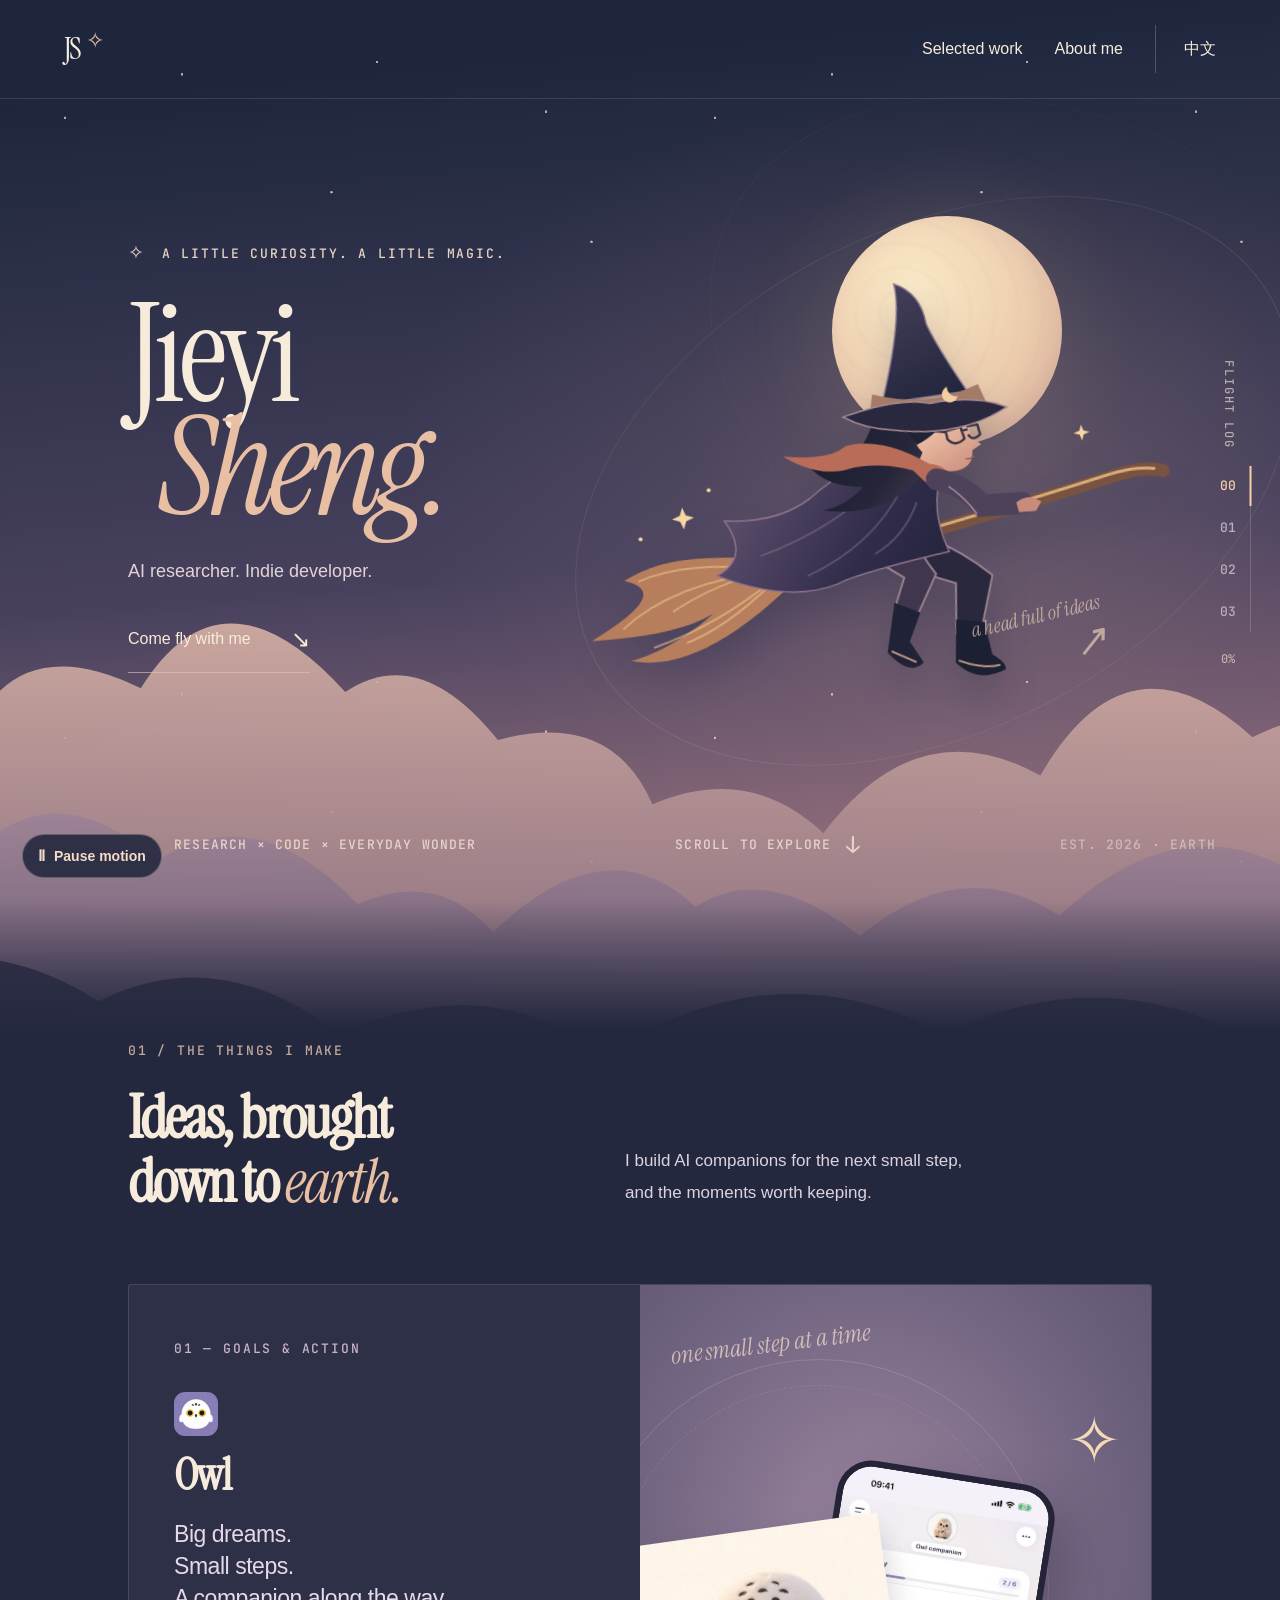
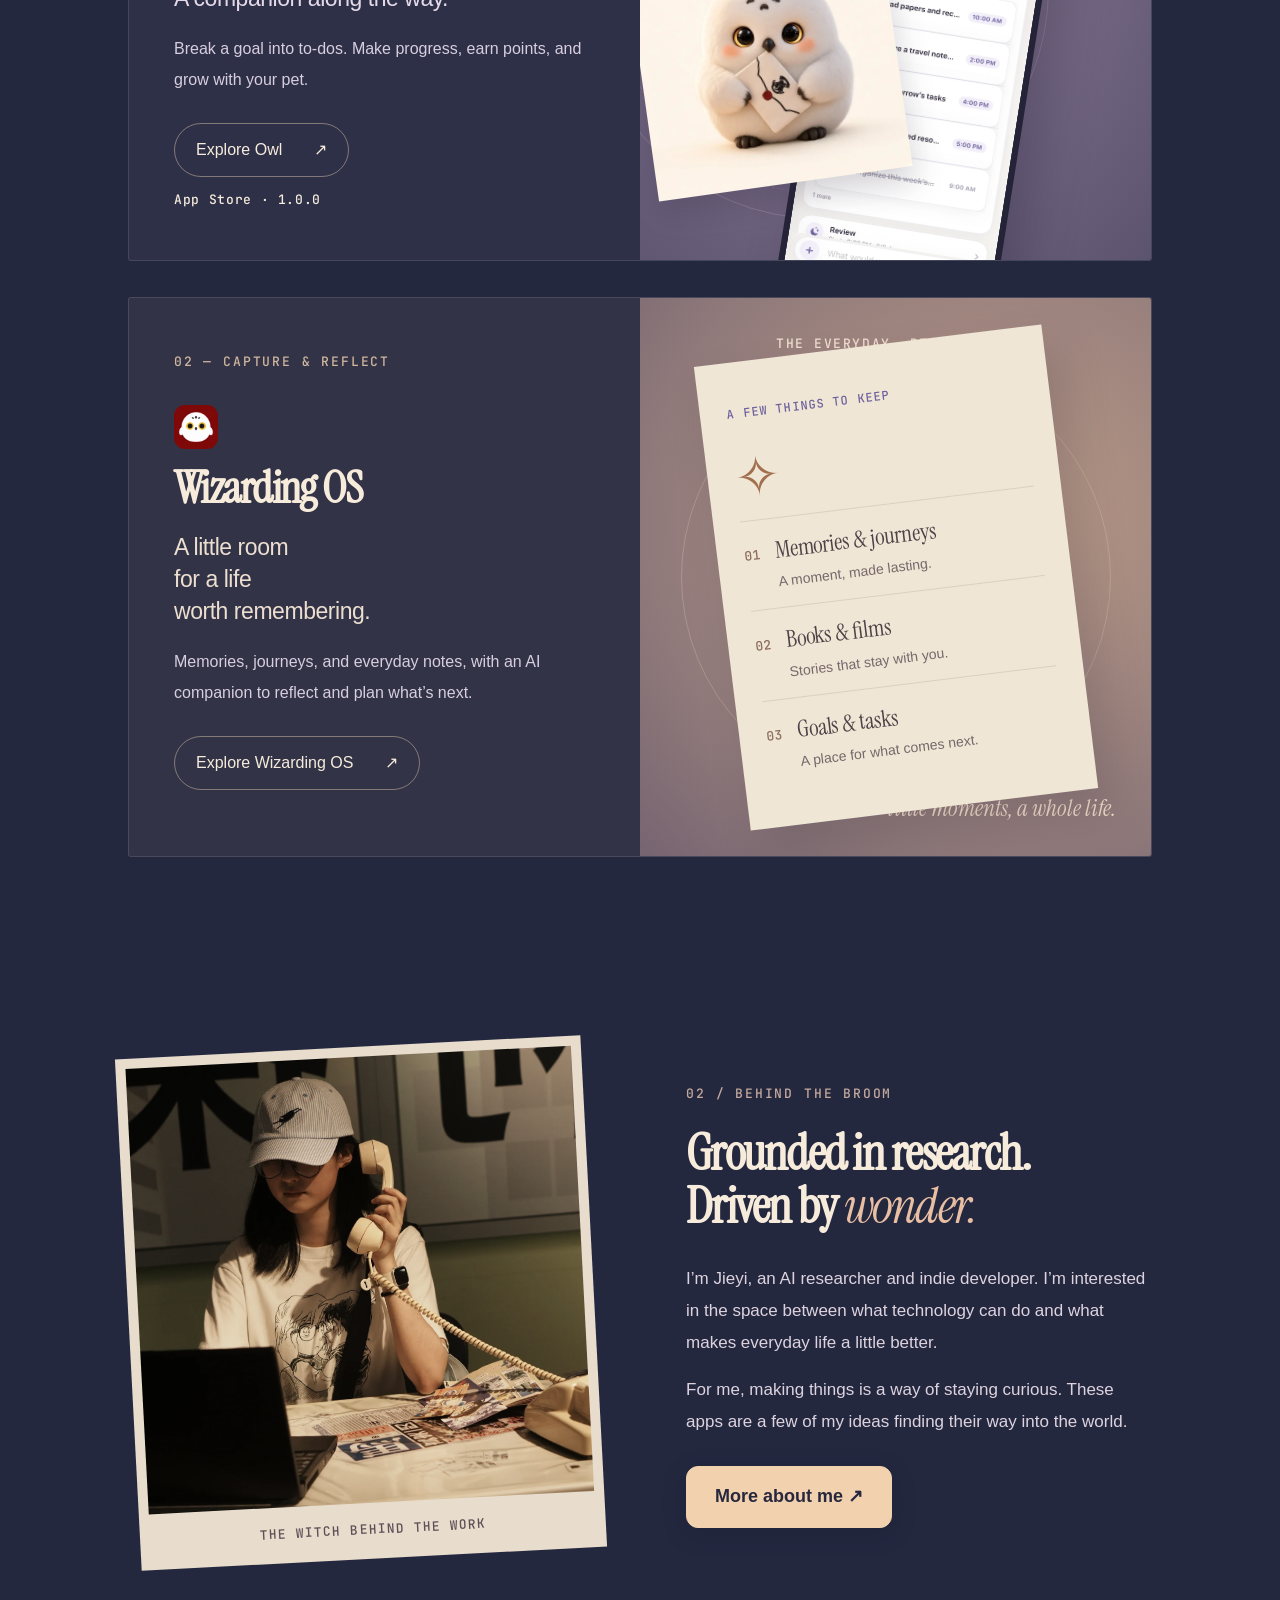
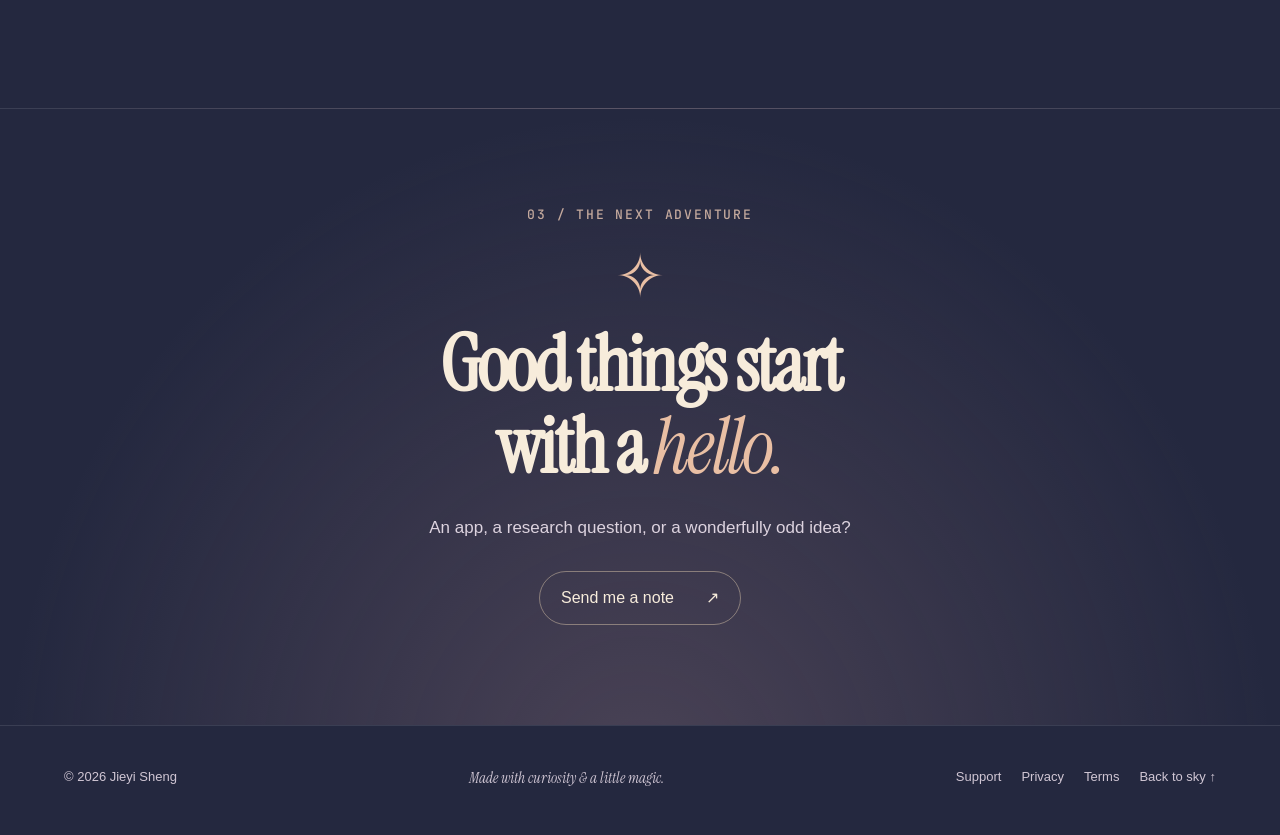
==== commit 5bfc0c1f: "Publish Owl App Store download links and installation guidance" ====
--- a/index.html
+++ b/index.html
@@ -23,7 +23,7 @@
   <link rel="icon" href="/assets/images/favicon.png" type="image/png">
   <link rel="apple-touch-icon" href="/apple-touch-icon.png">
   <link rel="stylesheet" href="/assets/css/site.css?v=20261105-2">
-  <link rel="stylesheet" href="/assets/css/flight.css?v=20261105-2">
+  <link rel="stylesheet" href="/assets/css/flight.css?v=20261105-3">
   <script src="/assets/js/flight.js?v=20261105-1" defer></script>
 </head>
 <body class="flight">
@@ -47,10 +47,10 @@
     <div class="witch-flight"><img class="witch" src="/assets/images/flight/witch.svg" width="780" height="600" alt="An illustration of Jieyi as a dark-haired witch with glasses, riding a broom through the evening sky."><span class="flight-scribble" aria-hidden="true">a head full of ideas<span>↗</span></span></div>
     <div class="hero-bottom"><span>RESEARCH × CODE × EVERYDAY WONDER</span><a href="#apps">SCROLL TO EXPLORE <span aria-hidden="true">↓</span></a><span class="coordinates">EST. 2026 · EARTH</span></div>
   </section>
-  <section class="work-section" id="apps" aria-labelledby="work-title">
-    <div class="section-heading"><p class="eyebrow">01 / THE THINGS I MAKE</p><h2 id="work-title">Ideas, brought<br>down to <em>earth.</em></h2><p>I build AI companions for the next small step,<br>and the moments worth keeping.</p></div>
+  <section class="work-section" aria-labelledby="work-title">
+    <div class="section-heading" id="apps"><p class="eyebrow">01 / THE THINGS I MAKE</p><h2 id="work-title">Ideas, brought<br>down to <em>earth.</em></h2><p>I build AI companions for the next small step,<br>and the moments worth keeping.</p></div>
     <article class="project project-owl" aria-labelledby="owl-title">
-      <div class="project-copy"><p class="eyebrow">01 — GOALS & ACTION</p><img class="app-mark" src="/assets/images/app-icon.png" width="256" height="256" alt=""><h3 id="owl-title">Owl</h3><p>Big dreams.<br>Small steps.<br>A companion along the way.</p><p class="project-detail">Break a goal into to-dos. Make progress, earn points, and grow with your pet.</p><a class="pill-link" href="/owl/">Explore Owl <span aria-hidden="true">↗</span></a><span class="project-status">TestFlight beta</span></div>
+      <div class="project-copy"><p class="eyebrow">01 — GOALS & ACTION</p><img class="app-mark" src="/assets/images/app-icon.png" width="256" height="256" alt=""><h3 id="owl-title">Owl</h3><p>Big dreams.<br>Small steps.<br>A companion along the way.</p><p class="project-detail">Break a goal into to-dos. Make progress, earn points, and grow with your pet.</p><a class="pill-link" href="/owl/">Explore Owl <span aria-hidden="true">↗</span></a><a class="project-status" href="https://apps.apple.com/app/id6829596943" aria-label="Get Owl on the App Store">App Store · 1.0.0</a></div>
       <div class="owl-art"><span class="art-orbit" aria-hidden="true"></span><span class="art-note" aria-hidden="true">one small step at a time</span><img class="owl-pet" src="/assets/images/pets/pet-owl-512.webp" width="512" height="512" alt="Owl pet companion" loading="lazy"><div class="phone-preview"><img src="/assets/screens/home-en.webp" width="900" height="1957" alt="Owl assistant and today’s tasks" loading="lazy"></div><span class="art-spark" aria-hidden="true">✧</span></div>
     </article>
     <article class="project project-wos" aria-labelledby="wos-title">
@@ -64,4 +64,4 @@
 <aside class="flight-instruments" aria-label="Flight route"><span class="instrument-label">FLIGHT LOG</span><nav aria-label="Jump to a destination"><a href="#takeoff" aria-label="Takeoff" aria-current="location"><span>00</span></a><a href="#apps" aria-label="Selected work"><span>01</span></a><a href="#about" aria-label="About me"><span>02</span></a><a href="#contact" aria-label="Contact"><span>03</span></a></nav><span class="route-progress">0%</span></aside>
 <button class="motion-toggle" type="button" aria-pressed="false" data-pause="Pause motion" data-resume="Resume motion"><span aria-hidden="true">Ⅱ</span><span class="motion-label">Pause motion</span></button>
 <footer class="flight-footer"><span>© 2026 Jieyi Sheng</span><span class="footer-message">Made with curiosity & a little magic.</span><nav aria-label="Footer navigation"><a href="/support/">Support</a><a href="/privacy/">Privacy</a><a href="/terms/">Terms</a><a href="#takeoff">Back to sky ↑</a></nav></footer>
-</body></html>+</body></html>
--- a/assets/css/flight.css
+++ b/assets/css/flight.css
@@ -1,7 +1,7 @@
 @font-face{font-family:FlightSerif;src:url('/archive/assets/fonts/instrument-serif-400.woff') format('woff');font-display:swap}
 @font-face{font-family:FlightSerif;src:url('/archive/assets/fonts/instrument-serif-400-italic.woff') format('woff');font-style:italic;font-display:swap}
 @font-face{font-family:FlightMono;src:url('/archive/assets/fonts/jetbrains-mono-500.woff') format('woff');font-display:swap}
-:root{--cream:#f7ecdb;--muted:#ddd3df;--dusk:#24283f;--peach:#e9bfa4;scroll-behavior:smooth;scroll-padding-top:90px}
+:root{--cream:#f7ecdb;--muted:#ddd3df;--dusk:#24283f;--peach:#e9bfa4;scroll-behavior:smooth;scroll-padding-top:24px}
 body.flight{margin:0;background:var(--dusk);color:var(--cream);font-family:Arial,'PingFang SC',sans-serif;font-size:17px;font-weight:500;line-height:1.75;overflow-x:clip}
 .flight *{box-sizing:border-box}.flight a{color:inherit;text-decoration:none}.flight a:hover{color:var(--peach)}.flight a:focus-visible,.flight button:focus-visible{outline:2px solid #f7cd97;outline-offset:7px}.flight h1,.flight h2,.flight h3,.flight p{margin:0}.flight h1,.flight h2,.flight h3{font-weight:400;letter-spacing:-.035em}.flight em{font-weight:400;color:var(--peach)}
 .flight-header{position:absolute;inset:0 0 auto;z-index:10;padding:22px 5%;display:flex;align-items:center;justify-content:space-between;border-bottom:1px solid #f7ecdb20}.wordmark{font-family:FlightSerif,serif;font-size:31px;letter-spacing:-3px}.wordmark span{font-size:22px;display:inline-block;padding-left:7px;vertical-align:top;color:var(--peach)}.flight-header nav{display:flex;gap:32px;align-items:center;font-size:16px}.flight-header nav a{padding-block:10px}.flight-header nav a:last-child{border-left:1px solid #ffffff35;padding-left:28px}
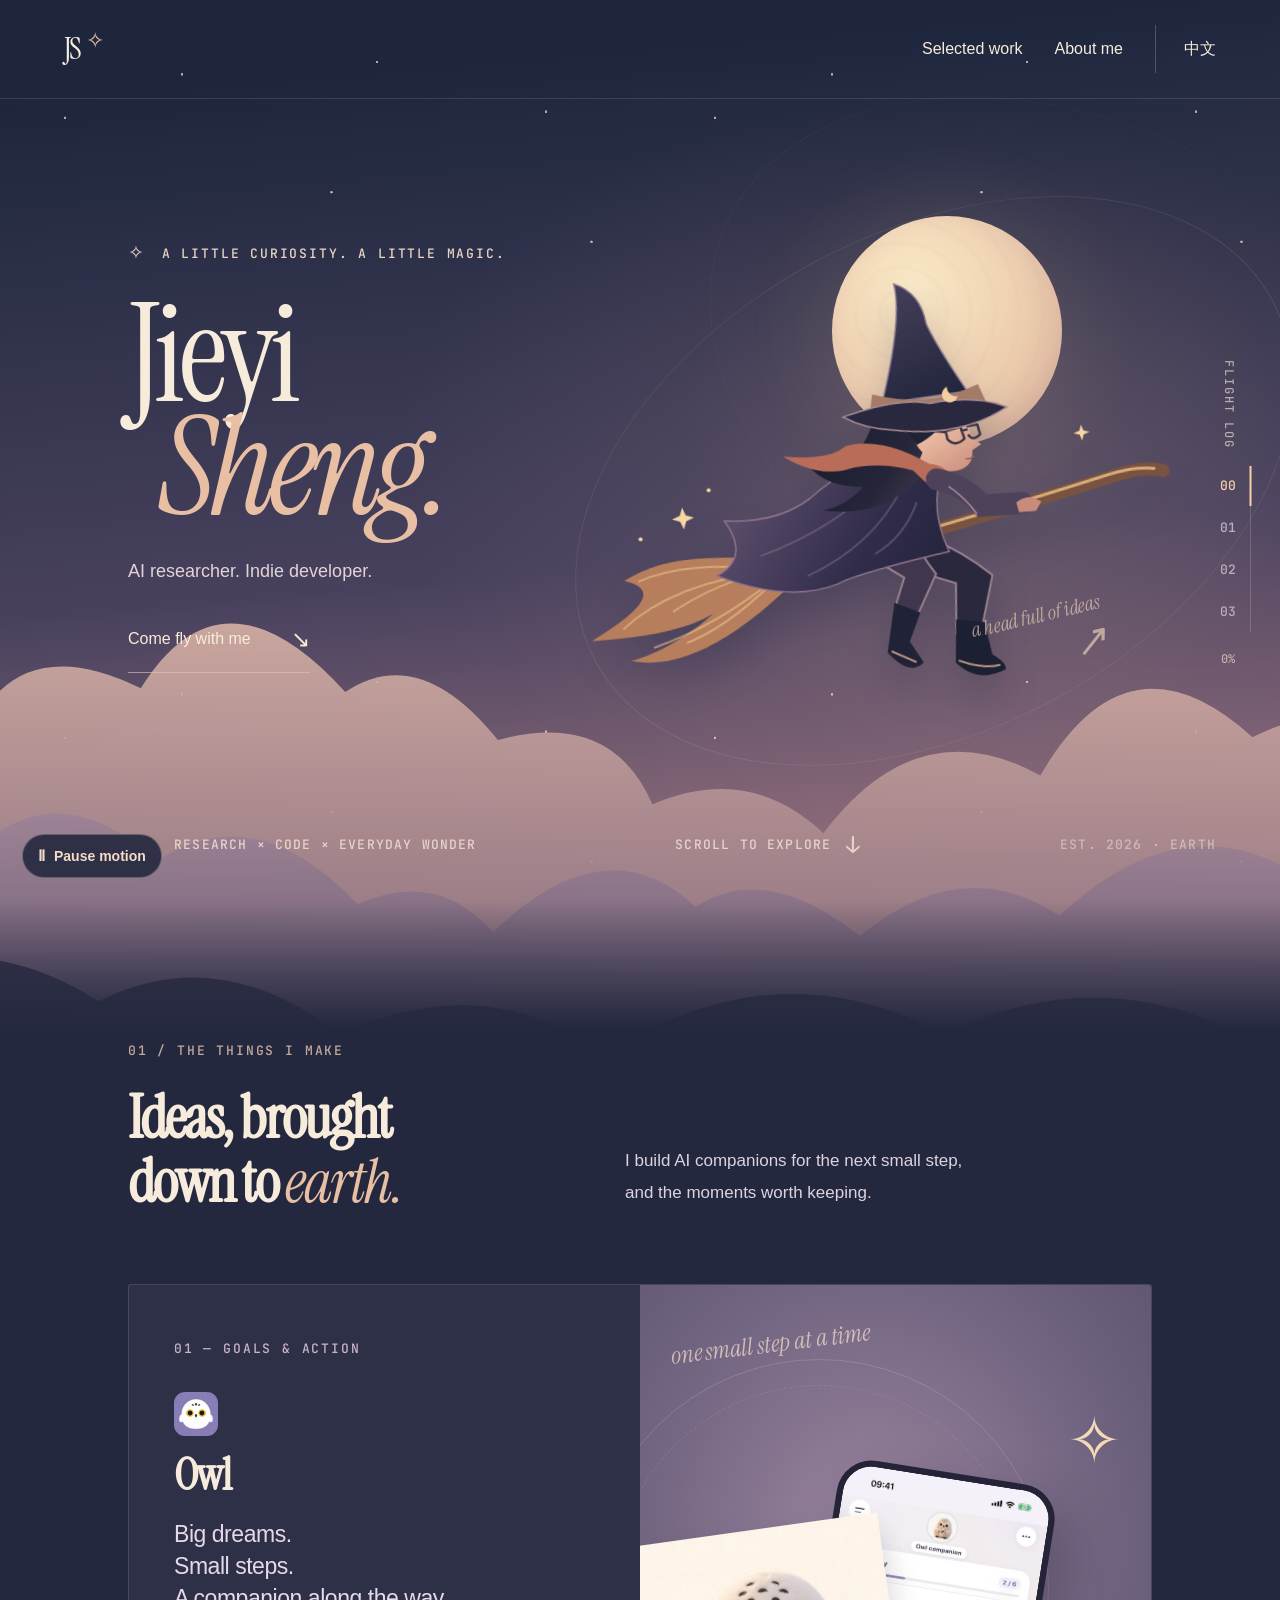
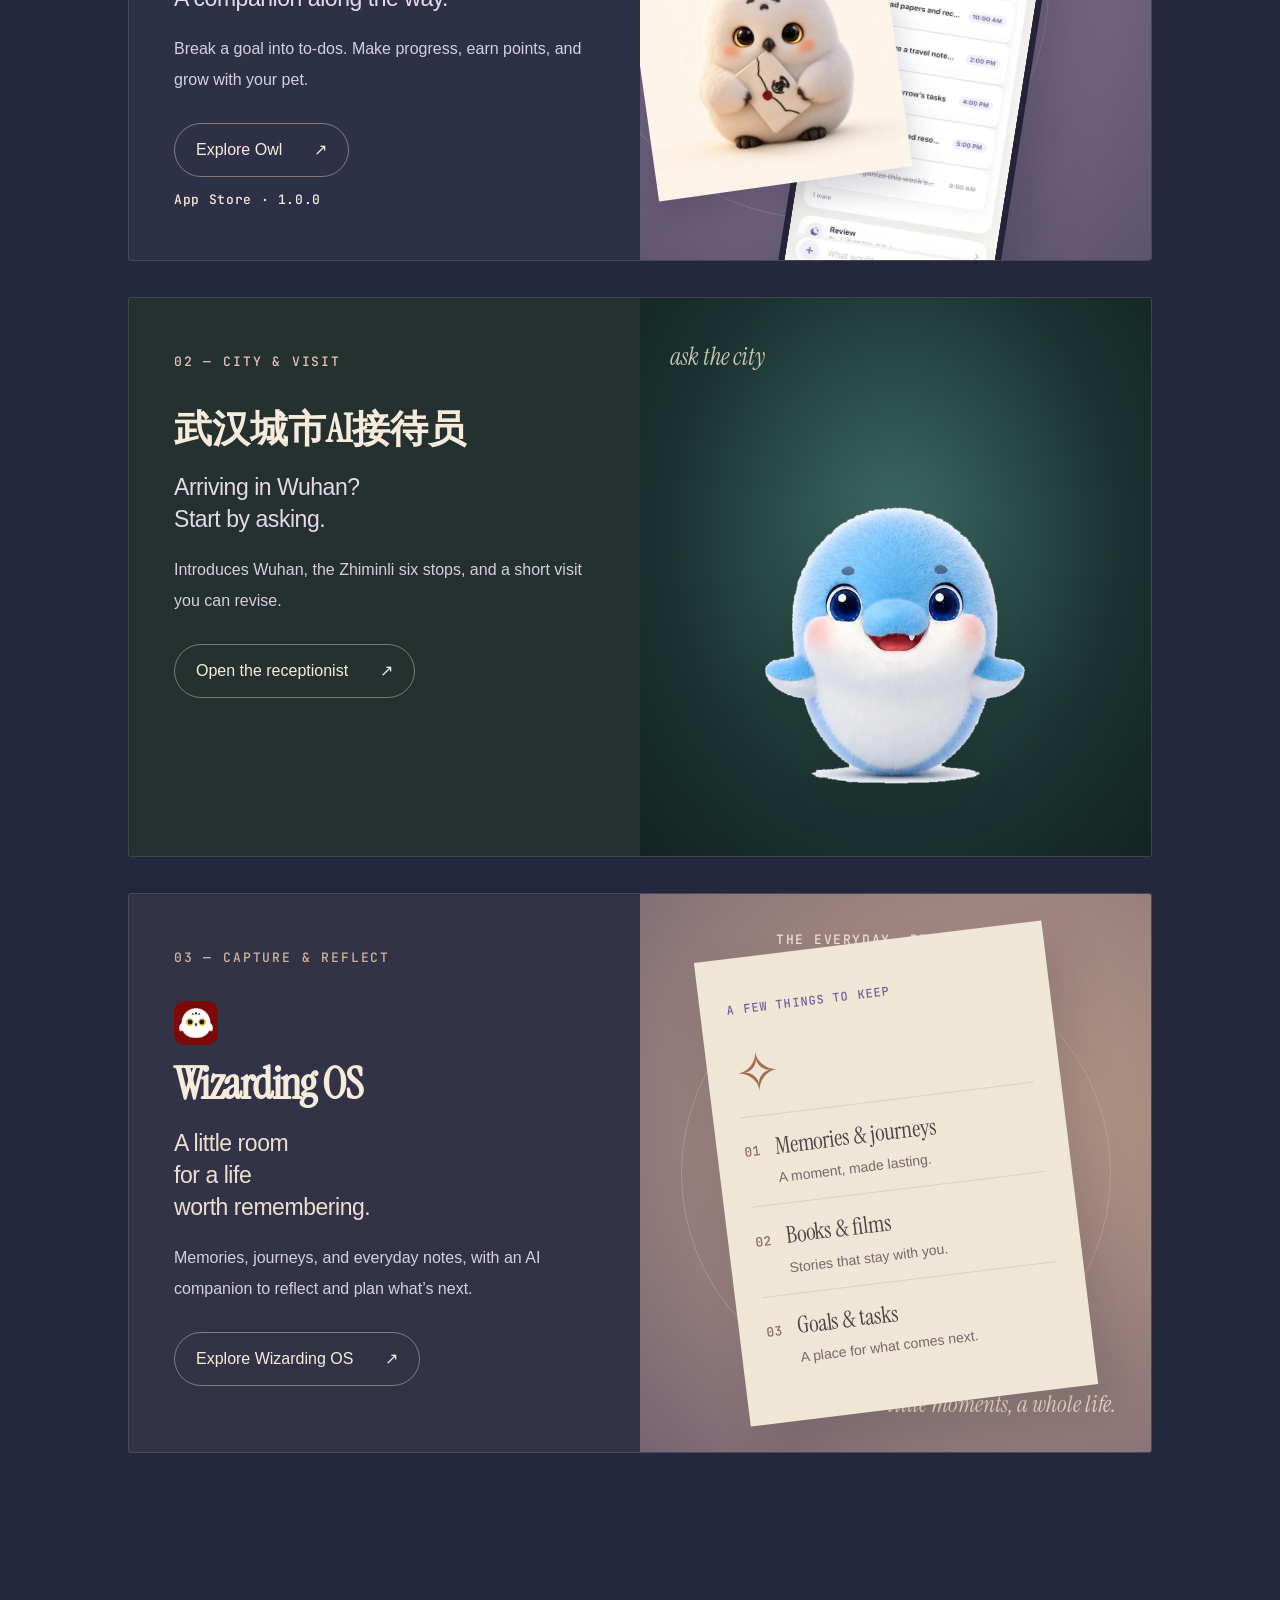
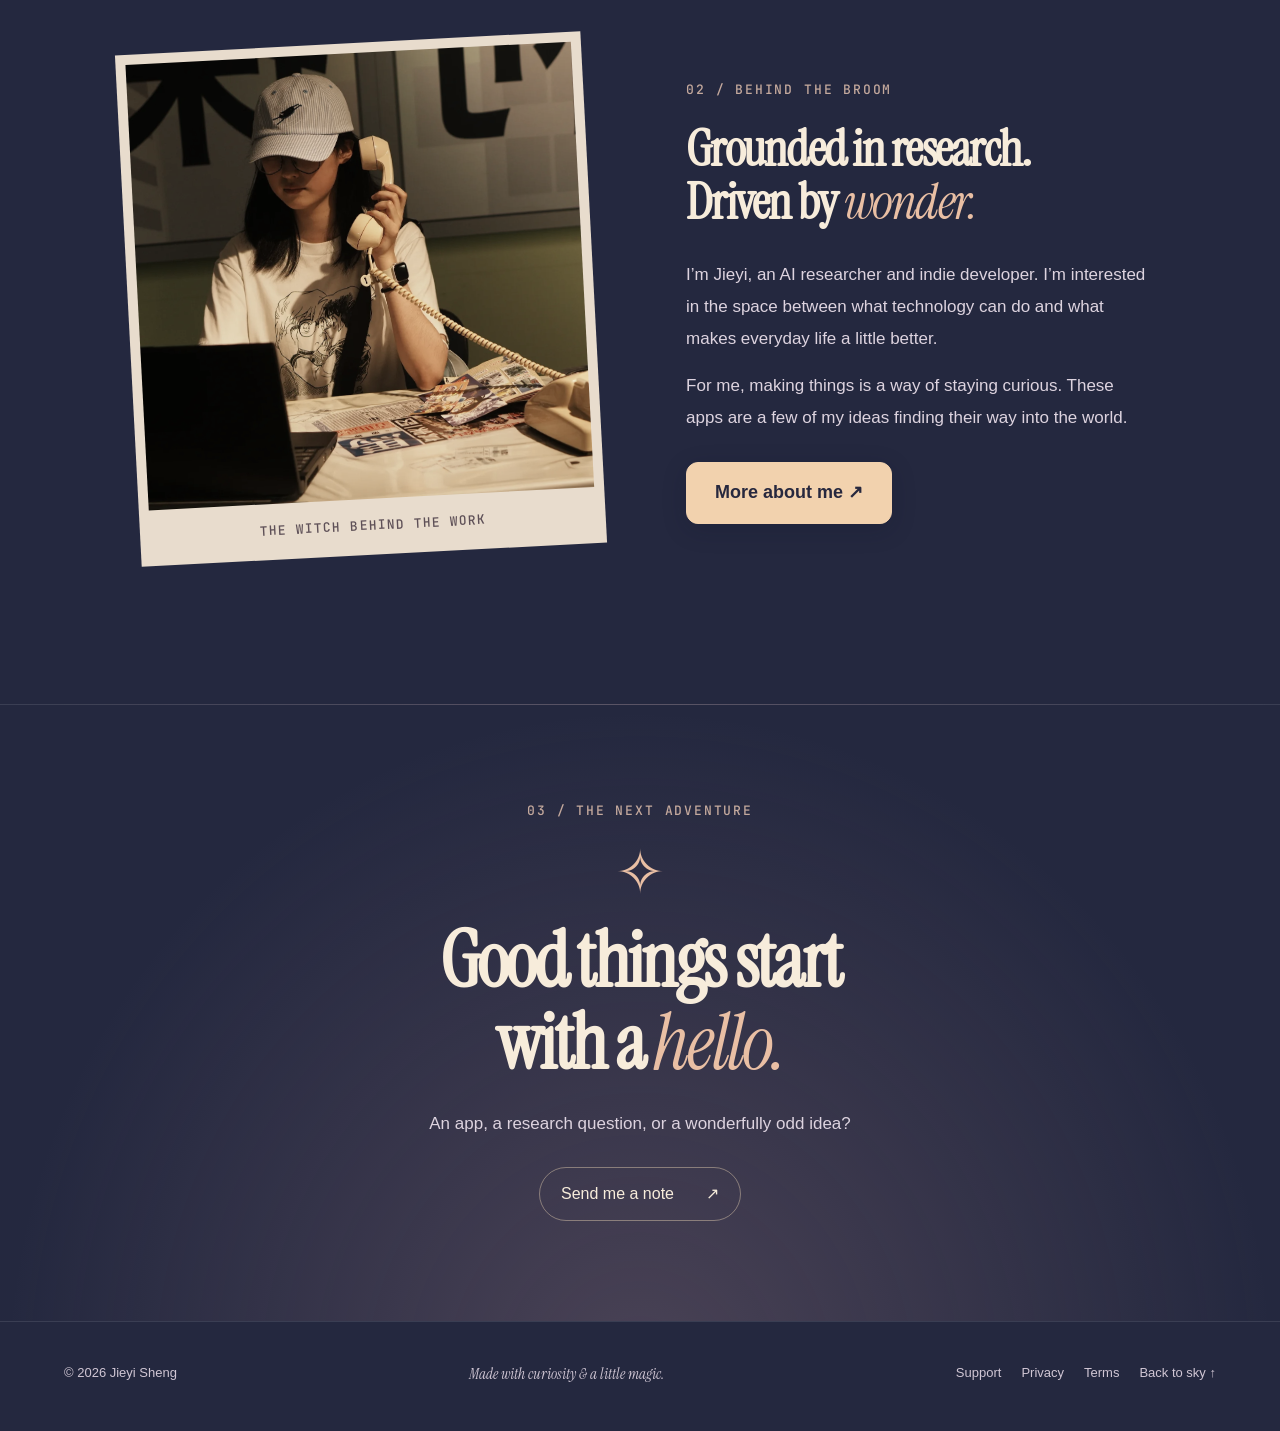
==== commit 1585ef1f: "Add the Wuhan receptionist as the second portfolio work. Keep Owl first, shift Wizarding OS to third" ====
--- a/index.html
+++ b/index.html
@@ -23,7 +23,7 @@
   <link rel="icon" href="/assets/images/favicon.png" type="image/png">
   <link rel="apple-touch-icon" href="/apple-touch-icon.png">
   <link rel="stylesheet" href="/assets/css/site.css?v=20261105-2">
-  <link rel="stylesheet" href="/assets/css/flight.css?v=20261105-3">
+  <link rel="stylesheet" href="/assets/css/flight.css?v=20261116-1">
   <script src="/assets/js/flight.js?v=20261105-1" defer></script>
 </head>
 <body class="flight">
@@ -50,11 +50,15 @@
   <section class="work-section" aria-labelledby="work-title">
     <div class="section-heading" id="apps"><p class="eyebrow">01 / THE THINGS I MAKE</p><h2 id="work-title">Ideas, brought<br>down to <em>earth.</em></h2><p>I build AI companions for the next small step,<br>and the moments worth keeping.</p></div>
     <article class="project project-owl" aria-labelledby="owl-title">
-      <div class="project-copy"><p class="eyebrow">01 — GOALS & ACTION</p><img class="app-mark" src="/assets/images/app-icon.png" width="256" height="256" alt=""><h3 id="owl-title">Owl</h3><p>Big dreams.<br>Small steps.<br>A companion along the way.</p><p class="project-detail">Break a goal into to-dos. Make progress, earn points, and grow with your pet.</p><a class="pill-link" href="/owl/">Explore Owl <span aria-hidden="true">↗</span></a><a class="project-status" href="https://apps.apple.com/app/id6829596943" aria-label="Get Owl on the App Store">App Store · 1.0.0</a></div>
+      <div class="project-copy"><p class="eyebrow">01 — GOALS & ACTION</p><img class="app-mark" src="/assets/images/app-icon.png" width="256" height="256" alt=""><h3 id="owl-title">Owl</h3><p>Big dreams.<br>Small steps.<br>A companion along the way.</p><p class="project-detail">Break a goal into to-dos. Make progress, earn points, and grow with your pet.</p><a class="pill-link" href="/owl/">Explore Owl <span aria-hidden="true">↗</span></a><a class="project-status" href="https://apps.apple.com/cn/app/id6829596943" aria-label="Get Owl on the App Store">App Store · 1.0.0</a></div>
       <div class="owl-art"><span class="art-orbit" aria-hidden="true"></span><span class="art-note" aria-hidden="true">one small step at a time</span><img class="owl-pet" src="/assets/images/pets/pet-owl-512.webp" width="512" height="512" alt="Owl pet companion" loading="lazy"><div class="phone-preview"><img src="/assets/screens/home-en.webp" width="900" height="1957" alt="Owl assistant and today’s tasks" loading="lazy"></div><span class="art-spark" aria-hidden="true">✧</span></div>
     </article>
+    <article class="project project-wuhan" aria-labelledby="wuhan-title">
+      <div class="project-copy"><p class="eyebrow">02 — CITY &amp; VISIT</p><h3 id="wuhan-title">武汉城市AI接待员</h3><p>Arriving in Wuhan?<br>Start by asking.</p><p class="project-detail">Introduces Wuhan, the Zhiminli six stops, and a short visit you can revise.</p><a class="pill-link" href="/wuhan-receptionist/">Open the receptionist <span aria-hidden="true">↗</span></a></div>
+      <div class="wuhan-art"><span class="wuhan-note" aria-hidden="true">ask the city</span><img src="/wuhan-receptionist/assets/avatar-front-cutout.png" width="438" height="512" alt="蓝鲸豚形象的武汉城市AI接待员" loading="lazy"></div>
+    </article>
     <article class="project project-wos" aria-labelledby="wos-title">
-      <div class="project-copy"><p class="eyebrow">02 — CAPTURE & REFLECT</p><img class="app-mark" src="/assets/images/wizarding-os-icon-256.webp" width="256" height="256" alt=""><h3 id="wos-title">Wizarding OS</h3><p>A little room<br>for a life<br>worth remembering.</p><p class="project-detail">Memories, journeys, and everyday notes, with an AI companion to reflect and plan what’s next.</p><a class="pill-link" href="/wizarding-os/">Explore Wizarding OS <span aria-hidden="true">↗</span></a></div>
+      <div class="project-copy"><p class="eyebrow">03 — CAPTURE & REFLECT</p><img class="app-mark" src="/assets/images/wizarding-os-icon-256.webp" width="256" height="256" alt=""><h3 id="wos-title">Wizarding OS</h3><p>A little room<br>for a life<br>worth remembering.</p><p class="project-detail">Memories, journeys, and everyday notes, with an AI companion to reflect and plan what’s next.</p><a class="pill-link" href="/wizarding-os/">Explore Wizarding OS <span aria-hidden="true">↗</span></a></div>
       <div class="memory-art"><div class="memory-orbit" aria-hidden="true"></div><p class="memory-caption">THE EVERYDAY, REMEMBERED.</p><div class="memory-sheet"><span class="eyebrow">A FEW THINGS TO KEEP</span><span class="memory-star" aria-hidden="true">✧</span><div><span>01</span><p>Memories & journeys<small>A moment, made lasting.</small></p></div><div><span>02</span><p>Books & films<small>Stories that stay with you.</small></p></div><div><span>03</span><p>Goals & tasks<small>A place for what comes next.</small></p></div></div><span class="memory-footnote" aria-hidden="true">little moments, a whole life.</span></div>
     </article>
   </section>
--- a/assets/css/flight.css
+++ b/assets/css/flight.css
@@ -32,6 +32,10 @@
 .hero-bottom{padding-left:110px;flex-wrap:wrap}
 @media(max-width:650px){.hero-bottom{padding-left:44px;align-items:flex-end}.hero-bottom>span:first-child{max-width:125px;font-size:11px}.hero-bottom>a{font-size:12px}.about-button{width:100%;min-height:56px}.memory-sheet{margin-block:60px}.memory-art{min-height:500px}.memory-caption{font-size:12px}.memory-footnote{font-size:20px}.flight-footer nav{gap:10px 20px}}
 
+.project-wuhan{background:#24312f}.project-wuhan .project-copy>.eyebrow{color:#e7c3b6}.project-wuhan h3{font-size:clamp(30px,3vw,42px);line-height:1.3;letter-spacing:0}.wuhan-art{position:relative;min-height:550px;display:flex;align-items:flex-end;justify-content:center;overflow:hidden;background:radial-gradient(ellipse at 50% 42%,#3e6a62,#1a3330 62%,#122422)}.wuhan-art img{width:min(62%,280px);height:auto;margin-bottom:36px;filter:drop-shadow(0 18px 18px #0c1a1840)}.wuhan-note{position:absolute;top:38px;left:30px;font-family:FlightSerif,serif;font-size:24px;font-style:italic;color:#f6e4d6cc}
+@media(max-width:1000px){.wuhan-art{min-height:540px}}
+@media(max-width:650px){.wuhan-art{min-height:430px}.wuhan-note{top:28px;left:25px;font-size:21px}.project-wuhan h3{font-size:32px}}
+
 @media (min-width:651px) and (max-width:900px){
   .about-section{grid-template-columns:1fr;gap:48px}
   .about-photo{max-width:400px;margin-inline:auto;order:2}
